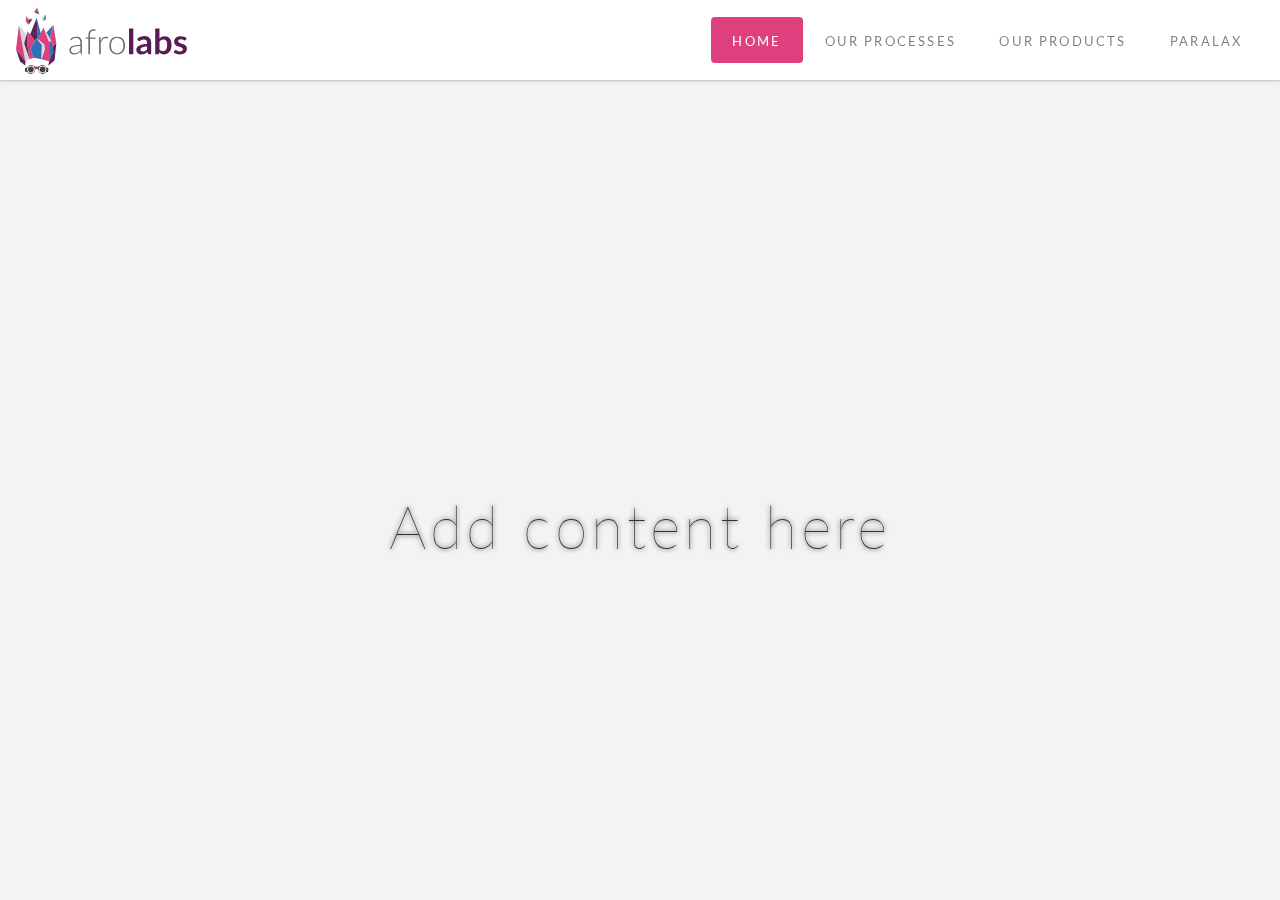
==== paralax.html @ 3dfad500 "Working on parallax scrolling" ====
<!doctype html>
<html lang="en">
  <head>
    <!-- Required meta tags -->
    <meta charset="utf-8">
    <meta name="viewport" content="width=device-width, initial-scale=1, shrink-to-fit=no">
    <link rel="icon" href="favicon.ico" type="image/ico">

    <link rel="stylesheet" href="https://stackpath.bootstrapcdn.com/bootstrap/4.1.0/css/bootstrap.min.css" integrity="sha384-9gVQ4dYFwwWSjIDZnLEWnxCjeSWFphJiwGPXr1jddIhOegiu1FwO5qRGvFXOdJZ4" crossorigin="anonymous">
    <link href="https://fonts.googleapis.com/css?family=Lato:300,300i,400,400i,700,700i" rel="stylesheet">
    <link rel="stylesheet" type="text/css" href="css/core.css" />

  </head>
  <body>
    <div class="wrapper">
        <header>
            <nav class="navbar navbar-expand-lg navbar-light">
                <a class="navbar-brand" href="#">
                    <img src="images/logo.svg" alt="Afro Labs">
                </a>
                <button class="navbar-toggler" type="button" data-toggle="collapse" data-target="#navbarTogglerDemo02" aria-controls="navbarTogglerDemo02" aria-expanded="false" aria-label="Toggle navigation">
                    <span class="navbar-toggler-icon"></span>
                </button>
                
                <div class="collapse navbar-collapse" id="navbarTogglerDemo02">
                    <ul class="navbar-nav ml-auto">
                        <li class="nav-item active">
                            <a class="nav-link" href="#">Home <span class="sr-only">(current)</span></a>
                        </li>
                        <li class="nav-item">
                            <a class="nav-link" href="#">OUR PROCESSES</a>
                        </li>
                        <li class="nav-item">
                            <a class="nav-link" href="#">OUR PRODUCTS</a>
                        </li>                    
                        <li class="nav-item">
                            <a class="nav-link" href="#">PARALAX</a>
                        </li>                     
                    </ul>
                </div>
            </nav>       
        </header>  

        <main>
            <section class="section parallax-clouds">
                <div class="parallax bg">
                    <h1>Add content here</h1>
                </div>
            </section>
            <section class="section static">
                <h1>Boring</h1>
            </section>
            <section class="section">
                <div class="parallax bg2">
                    <h1>SO FWUFFY AWWW</h1>
                </div>
            </section>
        </main>

        <footer>
            <div class="d-flex justify-content-center low-poly">
                <div><img src="images/low-poly.png" alt=""></div>
            </div>
            <div class="container">
                <div class="row">
                    <div class="col-xs-12 col-lg-7">
                        <h2 class="text-white">Work with us</h2>
                        <form class="text-white">
                            <div class="row">
                                <div class="col-xs-12 col-md-6">
                                    <div class="form-group">
                                        <label for="nameInput">Name</label>
                                        <input type="text" class="form-control" id="nameInput">
                                    </div>               
                                    <div class="form-group">
                                        <label for="numberInput">Number</label>
                                        <input type="text" class="form-control" id="numberInput">
                                    </div>  
                                    <div class="form-group">
                                        <label for="emailInput">Email address</label>
                                        <input type="email" class="form-control" id="emailInput">
                                    </div>                                                                         
                                </div>
                                <div class="col-xs-12 col-md-6">
                                    <div class="form-group">
                                        <label for="enquiryTypeInput">How can we help?</label>
                                        <select class="form-control" id="enquiryTypeInput">
                                        <option>Select an option</option>
                                        <option>I'm interested in Ideation</option>
                                        <option>I'm interested in Exploration</option>
                                        <option>I'm interested in Creation</option>
                                        <option>I'd like to know more about Afro Labs</option>
                                        <option>Other</option>
                                        </select>
                                    </div>                                
                                    <div class="form-group">
                                        <label for="messageInput">Message</label>
                                        <textarea class="form-control" id="messageInput" rows="3"></textarea>
                                    </div>                                
                                </div>
                            </div>
                            <div class="d-flex flex-row-reverse">
                                <button class="btn right">Send message<img src="images/send-envelope-white.svg" alt=""></button>
                            </div>
                        </form>
                        <div class="contact-deets d-none d-lg-block">
                            <h4 class="d-inline-flex text-white"><img src="images/telephone-white.svg">021 55 22 159</h4>
                            <h4 class="d-inline-flex text-white"><img src="images/envelope-white.svg">info@afrolabs.co.za</h4>
                        </div>  
                    </div>
                    <div class="col-xs-12 col-lg-4 offset-lg-1">
                        <h3 class="text-white">Catch us on social media</h3>
                        <div class="social-embed">
                            <blockquote class="twitter-tweet" data-lang="en"><p lang="en" dir="ltr">What if ping pong disrupts onto the office table? (delighted to find this scene in the <a href="https://twitter.com/afrolabs?ref_src=twsrc%5Etfw">@afrolabs</a> boardroom) :P <a href="https://t.co/WSfW0e23Jc">pic.twitter.com/WSfW0e23Jc</a></p>&mdash; David Campey (@davidcampey) <a href="https://twitter.com/davidcampey/status/895382623819898880?ref_src=twsrc%5Etfw">August 9, 2017</a></blockquote>
                            <script async src="https://platform.twitter.com/widgets.js" charset="utf-8"></script>
                        </div>
                    </div>              
                </div>
                <div class="row">
                    <div class="contact-deets d-lg-none text-center w-100">
                        <h4 class="d-inline-flex text-white"><img src="images/telephone-white.svg">021 55 22 159</h4>
                        <h4 class="d-inline-flex text-white"><img src="images/envelope-white.svg">info@afrolabs.co.za</h4>
                    </div>                  
                </div>
            </div>
        </footer>        
    </div>

    <script src="https://code.jquery.com/jquery-3.3.1.slim.min.js" integrity="sha384-q8i/X+965DzO0rT7abK41JStQIAqVgRVzpbzo5smXKp4YfRvH+8abtTE1Pi6jizo" crossorigin="anonymous"></script>
    <script src="https://cdnjs.cloudflare.com/ajax/libs/popper.js/1.14.0/umd/popper.min.js" integrity="sha384-cs/chFZiN24E4KMATLdqdvsezGxaGsi4hLGOzlXwp5UZB1LY//20VyM2taTB4QvJ" crossorigin="anonymous"></script>
    <script src="https://stackpath.bootstrapcdn.com/bootstrap/4.1.0/js/bootstrap.min.js" integrity="sha384-uefMccjFJAIv6A+rW+L4AHf99KvxDjWSu1z9VI8SKNVmz4sk7buKt/6v9KI65qnm" crossorigin="anonymous"></script>
  </body>
</html>
---- css/core.css ----
/* Shouldn't need Bootstrap import once Bootstrap has been installed
properly with a package manager. Please also remove cdns from index
page once installed. */
/*!
 * Bootstrap v4.1.0 (https://getbootstrap.com/)
 * Copyright 2011-2018 The Bootstrap Authors
 * Copyright 2011-2018 Twitter, Inc.
 * Licensed under MIT (https://github.com/twbs/bootstrap/blob/master/LICENSE)
 */
:root {
  --blue: #007bff;
  --indigo: #6610f2;
  --purple: #6f42c1;
  --pink: #e83e8c;
  --red: #dc3545;
  --orange: #fd7e14;
  --yellow: #ffc107;
  --green: #28a745;
  --teal: #20c997;
  --cyan: #17a2b8;
  --white: #fff;
  --gray: #6c757d;
  --gray-dark: #343a40;
  --primary: #007bff;
  --secondary: #6c757d;
  --success: #28a745;
  --info: #17a2b8;
  --warning: #ffc107;
  --danger: #dc3545;
  --light: #f8f9fa;
  --dark: #343a40;
  --breakpoint-xs: 0;
  --breakpoint-sm: 576px;
  --breakpoint-md: 768px;
  --breakpoint-lg: 992px;
  --breakpoint-xl: 1200px;
  --font-family-sans-serif: -apple-system, BlinkMacSystemFont, "Segoe UI", Roboto, "Helvetica Neue", Arial, sans-serif, "Apple Color Emoji", "Segoe UI Emoji", "Segoe UI Symbol";
  --font-family-monospace: SFMono-Regular, Menlo, Monaco, Consolas, "Liberation Mono", "Courier New", monospace; }

*,
*::before,
*::after {
  box-sizing: border-box; }

html {
  font-family: sans-serif;
  line-height: 1.15;
  -webkit-text-size-adjust: 100%;
  -ms-text-size-adjust: 100%;
  -ms-overflow-style: scrollbar;
  -webkit-tap-highlight-color: rgba(0, 0, 0, 0); }

@-ms-viewport {
  width: device-width; }
article, aside, dialog, figcaption, figure, footer, header, hgroup, main, nav, section {
  display: block; }

body {
  margin: 0;
  font-family: -apple-system, BlinkMacSystemFont, "Segoe UI", Roboto, "Helvetica Neue", Arial, sans-serif, "Apple Color Emoji", "Segoe UI Emoji", "Segoe UI Symbol";
  font-size: 1rem;
  font-weight: 400;
  line-height: 1.5;
  color: #212529;
  text-align: left;
  background-color: #fff; }

[tabindex="-1"]:focus {
  outline: 0 !important; }

hr {
  box-sizing: content-box;
  height: 0;
  overflow: visible; }

h1, h2, h3, h4, h5, h6 {
  margin-top: 0;
  margin-bottom: 0.5rem; }

p {
  margin-top: 0;
  margin-bottom: 1rem; }

abbr[title],
abbr[data-original-title] {
  text-decoration: underline;
  text-decoration: underline dotted;
  cursor: help;
  border-bottom: 0; }

address {
  margin-bottom: 1rem;
  font-style: normal;
  line-height: inherit; }

ol,
ul,
dl {
  margin-top: 0;
  margin-bottom: 1rem; }

ol ol,
ul ul,
ol ul,
ul ol {
  margin-bottom: 0; }

dt {
  font-weight: 700; }

dd {
  margin-bottom: .5rem;
  margin-left: 0; }

blockquote {
  margin: 0 0 1rem; }

dfn {
  font-style: italic; }

b,
strong {
  font-weight: bolder; }

small {
  font-size: 80%; }

sub,
sup {
  position: relative;
  font-size: 75%;
  line-height: 0;
  vertical-align: baseline; }

sub {
  bottom: -.25em; }

sup {
  top: -.5em; }

a {
  color: #007bff;
  text-decoration: none;
  background-color: transparent;
  -webkit-text-decoration-skip: objects; }
  a:hover {
    color: #0056b3;
    text-decoration: underline; }

a:not([href]):not([tabindex]) {
  color: inherit;
  text-decoration: none; }
  a:not([href]):not([tabindex]):hover, a:not([href]):not([tabindex]):focus {
    color: inherit;
    text-decoration: none; }
  a:not([href]):not([tabindex]):focus {
    outline: 0; }

pre,
code,
kbd,
samp {
  font-family: monospace, monospace;
  font-size: 1em; }

pre {
  margin-top: 0;
  margin-bottom: 1rem;
  overflow: auto;
  -ms-overflow-style: scrollbar; }

figure {
  margin: 0 0 1rem; }

img {
  vertical-align: middle;
  border-style: none; }

svg:not(:root) {
  overflow: hidden; }

table {
  border-collapse: collapse; }

caption {
  padding-top: 0.75rem;
  padding-bottom: 0.75rem;
  color: #6c757d;
  text-align: left;
  caption-side: bottom; }

th {
  text-align: inherit; }

label {
  display: inline-block;
  margin-bottom: 0.5rem; }

button {
  border-radius: 0; }

button:focus {
  outline: 1px dotted;
  outline: 5px auto -webkit-focus-ring-color; }

input,
button,
select,
optgroup,
textarea {
  margin: 0;
  font-family: inherit;
  font-size: inherit;
  line-height: inherit; }

button,
input {
  overflow: visible; }

button,
select {
  text-transform: none; }

button,
html [type="button"],
[type="reset"],
[type="submit"] {
  -webkit-appearance: button; }

button::-moz-focus-inner,
[type="button"]::-moz-focus-inner,
[type="reset"]::-moz-focus-inner,
[type="submit"]::-moz-focus-inner {
  padding: 0;
  border-style: none; }

input[type="radio"],
input[type="checkbox"] {
  box-sizing: border-box;
  padding: 0; }

input[type="date"],
input[type="time"],
input[type="datetime-local"],
input[type="month"] {
  -webkit-appearance: listbox; }

textarea {
  overflow: auto;
  resize: vertical; }

fieldset {
  min-width: 0;
  padding: 0;
  margin: 0;
  border: 0; }

legend {
  display: block;
  width: 100%;
  max-width: 100%;
  padding: 0;
  margin-bottom: .5rem;
  font-size: 1.5rem;
  line-height: inherit;
  color: inherit;
  white-space: normal; }

progress {
  vertical-align: baseline; }

[type="number"]::-webkit-inner-spin-button,
[type="number"]::-webkit-outer-spin-button {
  height: auto; }

[type="search"] {
  outline-offset: -2px;
  -webkit-appearance: none; }

[type="search"]::-webkit-search-cancel-button,
[type="search"]::-webkit-search-decoration {
  -webkit-appearance: none; }

::-webkit-file-upload-button {
  font: inherit;
  -webkit-appearance: button; }

output {
  display: inline-block; }

summary {
  display: list-item;
  cursor: pointer; }

template {
  display: none; }

[hidden] {
  display: none !important; }

h1, h2, h3, h4, h5, h6,
.h1, .h2, .h3, .h4, .h5, .h6 {
  margin-bottom: 0.5rem;
  font-family: inherit;
  font-weight: 500;
  line-height: 1.2;
  color: inherit; }

h1, .h1 {
  font-size: 2.5rem; }

h2, .h2 {
  font-size: 2rem; }

h3, .h3 {
  font-size: 1.75rem; }

h4, .h4 {
  font-size: 1.5rem; }

h5, .h5 {
  font-size: 1.25rem; }

h6, .h6 {
  font-size: 1rem; }

.lead {
  font-size: 1.25rem;
  font-weight: 300; }

.display-1 {
  font-size: 6rem;
  font-weight: 300;
  line-height: 1.2; }

.display-2 {
  font-size: 5.5rem;
  font-weight: 300;
  line-height: 1.2; }

.display-3 {
  font-size: 4.5rem;
  font-weight: 300;
  line-height: 1.2; }

.display-4 {
  font-size: 3.5rem;
  font-weight: 300;
  line-height: 1.2; }

hr {
  margin-top: 1rem;
  margin-bottom: 1rem;
  border: 0;
  border-top: 1px solid rgba(0, 0, 0, 0.1); }

small,
.small {
  font-size: 80%;
  font-weight: 400; }

mark,
.mark {
  padding: 0.2em;
  background-color: #fcf8e3; }

.list-unstyled {
  padding-left: 0;
  list-style: none; }

.list-inline {
  padding-left: 0;
  list-style: none; }

.list-inline-item {
  display: inline-block; }
  .list-inline-item:not(:last-child) {
    margin-right: 0.5rem; }

.initialism {
  font-size: 90%;
  text-transform: uppercase; }

.blockquote {
  margin-bottom: 1rem;
  font-size: 1.25rem; }

.blockquote-footer {
  display: block;
  font-size: 80%;
  color: #6c757d; }
  .blockquote-footer::before {
    content: "\2014 \00A0"; }

.img-fluid {
  max-width: 100%;
  height: auto; }

.img-thumbnail {
  padding: 0.25rem;
  background-color: #fff;
  border: 1px solid #dee2e6;
  border-radius: 0.25rem;
  max-width: 100%;
  height: auto; }

.figure {
  display: inline-block; }

.figure-img {
  margin-bottom: 0.5rem;
  line-height: 1; }

.figure-caption {
  font-size: 90%;
  color: #6c757d; }

code,
kbd,
pre,
samp {
  font-family: SFMono-Regular, Menlo, Monaco, Consolas, "Liberation Mono", "Courier New", monospace; }

code {
  font-size: 87.5%;
  color: #e83e8c;
  word-break: break-word; }
  a > code {
    color: inherit; }

kbd {
  padding: 0.2rem 0.4rem;
  font-size: 87.5%;
  color: #fff;
  background-color: #212529;
  border-radius: 0.2rem; }
  kbd kbd {
    padding: 0;
    font-size: 100%;
    font-weight: 700; }

pre {
  display: block;
  font-size: 87.5%;
  color: #212529; }
  pre code {
    font-size: inherit;
    color: inherit;
    word-break: normal; }

.pre-scrollable {
  max-height: 340px;
  overflow-y: scroll; }

.container {
  width: 100%;
  padding-right: 15px;
  padding-left: 15px;
  margin-right: auto;
  margin-left: auto; }
  @media (min-width: 576px) {
    .container {
      max-width: 540px; } }
  @media (min-width: 768px) {
    .container {
      max-width: 720px; } }
  @media (min-width: 992px) {
    .container {
      max-width: 960px; } }
  @media (min-width: 1200px) {
    .container {
      max-width: 1140px; } }

.container-fluid {
  width: 100%;
  padding-right: 15px;
  padding-left: 15px;
  margin-right: auto;
  margin-left: auto; }

.row {
  display: flex;
  flex-wrap: wrap;
  margin-right: -15px;
  margin-left: -15px; }

.no-gutters {
  margin-right: 0;
  margin-left: 0; }
  .no-gutters > .col,
  .no-gutters > [class*="col-"] {
    padding-right: 0;
    padding-left: 0; }

.col-1, .col-2, .col-3, .col-4, .col-5, .col-6, .col-7, .col-8, .col-9, .col-10, .col-11, .col-12, .col,
.col-auto, .col-sm-1, .col-sm-2, .col-sm-3, .col-sm-4, .col-sm-5, .col-sm-6, .col-sm-7, .col-sm-8, .col-sm-9, .col-sm-10, .col-sm-11, .col-sm-12, .col-sm,
.col-sm-auto, .col-md-1, .col-md-2, .col-md-3, .col-md-4, .col-md-5, .col-md-6, .col-md-7, .col-md-8, .col-md-9, .col-md-10, .col-md-11, .col-md-12, .col-md,
.col-md-auto, .col-lg-1, .col-lg-2, .col-lg-3, .col-lg-4, .col-lg-5, .col-lg-6, .col-lg-7, .col-lg-8, .col-lg-9, .col-lg-10, .col-lg-11, .col-lg-12, .col-lg,
.col-lg-auto, .col-xl-1, .col-xl-2, .col-xl-3, .col-xl-4, .col-xl-5, .col-xl-6, .col-xl-7, .col-xl-8, .col-xl-9, .col-xl-10, .col-xl-11, .col-xl-12, .col-xl,
.col-xl-auto {
  position: relative;
  width: 100%;
  min-height: 1px;
  padding-right: 15px;
  padding-left: 15px; }

.col {
  flex-basis: 0;
  flex-grow: 1;
  max-width: 100%; }

.col-auto {
  flex: 0 0 auto;
  width: auto;
  max-width: none; }

.col-1 {
  flex: 0 0 8.3333333333%;
  max-width: 8.3333333333%; }

.col-2 {
  flex: 0 0 16.6666666667%;
  max-width: 16.6666666667%; }

.col-3 {
  flex: 0 0 25%;
  max-width: 25%; }

.col-4 {
  flex: 0 0 33.3333333333%;
  max-width: 33.3333333333%; }

.col-5 {
  flex: 0 0 41.6666666667%;
  max-width: 41.6666666667%; }

.col-6 {
  flex: 0 0 50%;
  max-width: 50%; }

.col-7 {
  flex: 0 0 58.3333333333%;
  max-width: 58.3333333333%; }

.col-8 {
  flex: 0 0 66.6666666667%;
  max-width: 66.6666666667%; }

.col-9 {
  flex: 0 0 75%;
  max-width: 75%; }

.col-10 {
  flex: 0 0 83.3333333333%;
  max-width: 83.3333333333%; }

.col-11 {
  flex: 0 0 91.6666666667%;
  max-width: 91.6666666667%; }

.col-12 {
  flex: 0 0 100%;
  max-width: 100%; }

.order-first {
  order: -1; }

.order-last {
  order: 13; }

.order-0 {
  order: 0; }

.order-1 {
  order: 1; }

.order-2 {
  order: 2; }

.order-3 {
  order: 3; }

.order-4 {
  order: 4; }

.order-5 {
  order: 5; }

.order-6 {
  order: 6; }

.order-7 {
  order: 7; }

.order-8 {
  order: 8; }

.order-9 {
  order: 9; }

.order-10 {
  order: 10; }

.order-11 {
  order: 11; }

.order-12 {
  order: 12; }

.offset-1 {
  margin-left: 8.3333333333%; }

.offset-2 {
  margin-left: 16.6666666667%; }

.offset-3 {
  margin-left: 25%; }

.offset-4 {
  margin-left: 33.3333333333%; }

.offset-5 {
  margin-left: 41.6666666667%; }

.offset-6 {
  margin-left: 50%; }

.offset-7 {
  margin-left: 58.3333333333%; }

.offset-8 {
  margin-left: 66.6666666667%; }

.offset-9 {
  margin-left: 75%; }

.offset-10 {
  margin-left: 83.3333333333%; }

.offset-11 {
  margin-left: 91.6666666667%; }

@media (min-width: 576px) {
  .col-sm {
    flex-basis: 0;
    flex-grow: 1;
    max-width: 100%; }

  .col-sm-auto {
    flex: 0 0 auto;
    width: auto;
    max-width: none; }

  .col-sm-1 {
    flex: 0 0 8.3333333333%;
    max-width: 8.3333333333%; }

  .col-sm-2 {
    flex: 0 0 16.6666666667%;
    max-width: 16.6666666667%; }

  .col-sm-3 {
    flex: 0 0 25%;
    max-width: 25%; }

  .col-sm-4 {
    flex: 0 0 33.3333333333%;
    max-width: 33.3333333333%; }

  .col-sm-5 {
    flex: 0 0 41.6666666667%;
    max-width: 41.6666666667%; }

  .col-sm-6 {
    flex: 0 0 50%;
    max-width: 50%; }

  .col-sm-7 {
    flex: 0 0 58.3333333333%;
    max-width: 58.3333333333%; }

  .col-sm-8 {
    flex: 0 0 66.6666666667%;
    max-width: 66.6666666667%; }

  .col-sm-9 {
    flex: 0 0 75%;
    max-width: 75%; }

  .col-sm-10 {
    flex: 0 0 83.3333333333%;
    max-width: 83.3333333333%; }

  .col-sm-11 {
    flex: 0 0 91.6666666667%;
    max-width: 91.6666666667%; }

  .col-sm-12 {
    flex: 0 0 100%;
    max-width: 100%; }

  .order-sm-first {
    order: -1; }

  .order-sm-last {
    order: 13; }

  .order-sm-0 {
    order: 0; }

  .order-sm-1 {
    order: 1; }

  .order-sm-2 {
    order: 2; }

  .order-sm-3 {
    order: 3; }

  .order-sm-4 {
    order: 4; }

  .order-sm-5 {
    order: 5; }

  .order-sm-6 {
    order: 6; }

  .order-sm-7 {
    order: 7; }

  .order-sm-8 {
    order: 8; }

  .order-sm-9 {
    order: 9; }

  .order-sm-10 {
    order: 10; }

  .order-sm-11 {
    order: 11; }

  .order-sm-12 {
    order: 12; }

  .offset-sm-0 {
    margin-left: 0; }

  .offset-sm-1 {
    margin-left: 8.3333333333%; }

  .offset-sm-2 {
    margin-left: 16.6666666667%; }

  .offset-sm-3 {
    margin-left: 25%; }

  .offset-sm-4 {
    margin-left: 33.3333333333%; }

  .offset-sm-5 {
    margin-left: 41.6666666667%; }

  .offset-sm-6 {
    margin-left: 50%; }

  .offset-sm-7 {
    margin-left: 58.3333333333%; }

  .offset-sm-8 {
    margin-left: 66.6666666667%; }

  .offset-sm-9 {
    margin-left: 75%; }

  .offset-sm-10 {
    margin-left: 83.3333333333%; }

  .offset-sm-11 {
    margin-left: 91.6666666667%; } }
@media (min-width: 768px) {
  .col-md {
    flex-basis: 0;
    flex-grow: 1;
    max-width: 100%; }

  .col-md-auto {
    flex: 0 0 auto;
    width: auto;
    max-width: none; }

  .col-md-1 {
    flex: 0 0 8.3333333333%;
    max-width: 8.3333333333%; }

  .col-md-2 {
    flex: 0 0 16.6666666667%;
    max-width: 16.6666666667%; }

  .col-md-3 {
    flex: 0 0 25%;
    max-width: 25%; }

  .col-md-4 {
    flex: 0 0 33.3333333333%;
    max-width: 33.3333333333%; }

  .col-md-5 {
    flex: 0 0 41.6666666667%;
    max-width: 41.6666666667%; }

  .col-md-6 {
    flex: 0 0 50%;
    max-width: 50%; }

  .col-md-7 {
    flex: 0 0 58.3333333333%;
    max-width: 58.3333333333%; }

  .col-md-8 {
    flex: 0 0 66.6666666667%;
    max-width: 66.6666666667%; }

  .col-md-9 {
    flex: 0 0 75%;
    max-width: 75%; }

  .col-md-10 {
    flex: 0 0 83.3333333333%;
    max-width: 83.3333333333%; }

  .col-md-11 {
    flex: 0 0 91.6666666667%;
    max-width: 91.6666666667%; }

  .col-md-12 {
    flex: 0 0 100%;
    max-width: 100%; }

  .order-md-first {
    order: -1; }

  .order-md-last {
    order: 13; }

  .order-md-0 {
    order: 0; }

  .order-md-1 {
    order: 1; }

  .order-md-2 {
    order: 2; }

  .order-md-3 {
    order: 3; }

  .order-md-4 {
    order: 4; }

  .order-md-5 {
    order: 5; }

  .order-md-6 {
    order: 6; }

  .order-md-7 {
    order: 7; }

  .order-md-8 {
    order: 8; }

  .order-md-9 {
    order: 9; }

  .order-md-10 {
    order: 10; }

  .order-md-11 {
    order: 11; }

  .order-md-12 {
    order: 12; }

  .offset-md-0 {
    margin-left: 0; }

  .offset-md-1 {
    margin-left: 8.3333333333%; }

  .offset-md-2 {
    margin-left: 16.6666666667%; }

  .offset-md-3 {
    margin-left: 25%; }

  .offset-md-4 {
    margin-left: 33.3333333333%; }

  .offset-md-5 {
    margin-left: 41.6666666667%; }

  .offset-md-6 {
    margin-left: 50%; }

  .offset-md-7 {
    margin-left: 58.3333333333%; }

  .offset-md-8 {
    margin-left: 66.6666666667%; }

  .offset-md-9 {
    margin-left: 75%; }

  .offset-md-10 {
    margin-left: 83.3333333333%; }

  .offset-md-11 {
    margin-left: 91.6666666667%; } }
@media (min-width: 992px) {
  .col-lg {
    flex-basis: 0;
    flex-grow: 1;
    max-width: 100%; }

  .col-lg-auto {
    flex: 0 0 auto;
    width: auto;
    max-width: none; }

  .col-lg-1 {
    flex: 0 0 8.3333333333%;
    max-width: 8.3333333333%; }

  .col-lg-2 {
    flex: 0 0 16.6666666667%;
    max-width: 16.6666666667%; }

  .col-lg-3 {
    flex: 0 0 25%;
    max-width: 25%; }

  .col-lg-4 {
    flex: 0 0 33.3333333333%;
    max-width: 33.3333333333%; }

  .col-lg-5 {
    flex: 0 0 41.6666666667%;
    max-width: 41.6666666667%; }

  .col-lg-6 {
    flex: 0 0 50%;
    max-width: 50%; }

  .col-lg-7 {
    flex: 0 0 58.3333333333%;
    max-width: 58.3333333333%; }

  .col-lg-8 {
    flex: 0 0 66.6666666667%;
    max-width: 66.6666666667%; }

  .col-lg-9 {
    flex: 0 0 75%;
    max-width: 75%; }

  .col-lg-10 {
    flex: 0 0 83.3333333333%;
    max-width: 83.3333333333%; }

  .col-lg-11 {
    flex: 0 0 91.6666666667%;
    max-width: 91.6666666667%; }

  .col-lg-12 {
    flex: 0 0 100%;
    max-width: 100%; }

  .order-lg-first {
    order: -1; }

  .order-lg-last {
    order: 13; }

  .order-lg-0 {
    order: 0; }

  .order-lg-1 {
    order: 1; }

  .order-lg-2 {
    order: 2; }

  .order-lg-3 {
    order: 3; }

  .order-lg-4 {
    order: 4; }

  .order-lg-5 {
    order: 5; }

  .order-lg-6 {
    order: 6; }

  .order-lg-7 {
    order: 7; }

  .order-lg-8 {
    order: 8; }

  .order-lg-9 {
    order: 9; }

  .order-lg-10 {
    order: 10; }

  .order-lg-11 {
    order: 11; }

  .order-lg-12 {
    order: 12; }

  .offset-lg-0 {
    margin-left: 0; }

  .offset-lg-1 {
    margin-left: 8.3333333333%; }

  .offset-lg-2 {
    margin-left: 16.6666666667%; }

  .offset-lg-3 {
    margin-left: 25%; }

  .offset-lg-4 {
    margin-left: 33.3333333333%; }

  .offset-lg-5 {
    margin-left: 41.6666666667%; }

  .offset-lg-6 {
    margin-left: 50%; }

  .offset-lg-7 {
    margin-left: 58.3333333333%; }

  .offset-lg-8 {
    margin-left: 66.6666666667%; }

  .offset-lg-9 {
    margin-left: 75%; }

  .offset-lg-10 {
    margin-left: 83.3333333333%; }

  .offset-lg-11 {
    margin-left: 91.6666666667%; } }
@media (min-width: 1200px) {
  .col-xl {
    flex-basis: 0;
    flex-grow: 1;
    max-width: 100%; }

  .col-xl-auto {
    flex: 0 0 auto;
    width: auto;
    max-width: none; }

  .col-xl-1 {
    flex: 0 0 8.3333333333%;
    max-width: 8.3333333333%; }

  .col-xl-2 {
    flex: 0 0 16.6666666667%;
    max-width: 16.6666666667%; }

  .col-xl-3 {
    flex: 0 0 25%;
    max-width: 25%; }

  .col-xl-4 {
    flex: 0 0 33.3333333333%;
    max-width: 33.3333333333%; }

  .col-xl-5 {
    flex: 0 0 41.6666666667%;
    max-width: 41.6666666667%; }

  .col-xl-6 {
    flex: 0 0 50%;
    max-width: 50%; }

  .col-xl-7 {
    flex: 0 0 58.3333333333%;
    max-width: 58.3333333333%; }

  .col-xl-8 {
    flex: 0 0 66.6666666667%;
    max-width: 66.6666666667%; }

  .col-xl-9 {
    flex: 0 0 75%;
    max-width: 75%; }

  .col-xl-10 {
    flex: 0 0 83.3333333333%;
    max-width: 83.3333333333%; }

  .col-xl-11 {
    flex: 0 0 91.6666666667%;
    max-width: 91.6666666667%; }

  .col-xl-12 {
    flex: 0 0 100%;
    max-width: 100%; }

  .order-xl-first {
    order: -1; }

  .order-xl-last {
    order: 13; }

  .order-xl-0 {
    order: 0; }

  .order-xl-1 {
    order: 1; }

  .order-xl-2 {
    order: 2; }

  .order-xl-3 {
    order: 3; }

  .order-xl-4 {
    order: 4; }

  .order-xl-5 {
    order: 5; }

  .order-xl-6 {
    order: 6; }

  .order-xl-7 {
    order: 7; }

  .order-xl-8 {
    order: 8; }

  .order-xl-9 {
    order: 9; }

  .order-xl-10 {
    order: 10; }

  .order-xl-11 {
    order: 11; }

  .order-xl-12 {
    order: 12; }

  .offset-xl-0 {
    margin-left: 0; }

  .offset-xl-1 {
    margin-left: 8.3333333333%; }

  .offset-xl-2 {
    margin-left: 16.6666666667%; }

  .offset-xl-3 {
    margin-left: 25%; }

  .offset-xl-4 {
    margin-left: 33.3333333333%; }

  .offset-xl-5 {
    margin-left: 41.6666666667%; }

  .offset-xl-6 {
    margin-left: 50%; }

  .offset-xl-7 {
    margin-left: 58.3333333333%; }

  .offset-xl-8 {
    margin-left: 66.6666666667%; }

  .offset-xl-9 {
    margin-left: 75%; }

  .offset-xl-10 {
    margin-left: 83.3333333333%; }

  .offset-xl-11 {
    margin-left: 91.6666666667%; } }
.table {
  width: 100%;
  max-width: 100%;
  margin-bottom: 1rem;
  background-color: transparent; }
  .table th,
  .table td {
    padding: 0.75rem;
    vertical-align: top;
    border-top: 1px solid #dee2e6; }
  .table thead th {
    vertical-align: bottom;
    border-bottom: 2px solid #dee2e6; }
  .table tbody + tbody {
    border-top: 2px solid #dee2e6; }
  .table .table {
    background-color: #fff; }

.table-sm th,
.table-sm td {
  padding: 0.3rem; }

.table-bordered {
  border: 1px solid #dee2e6; }
  .table-bordered th,
  .table-bordered td {
    border: 1px solid #dee2e6; }
  .table-bordered thead th,
  .table-bordered thead td {
    border-bottom-width: 2px; }

.table-borderless th,
.table-borderless td,
.table-borderless thead th,
.table-borderless tbody + tbody {
  border: 0; }

.table-striped tbody tr:nth-of-type(odd) {
  background-color: rgba(0, 0, 0, 0.05); }

.table-hover tbody tr:hover {
  background-color: rgba(0, 0, 0, 0.075); }

.table-primary,
.table-primary > th,
.table-primary > td {
  background-color: #b8daff; }

.table-hover .table-primary:hover {
  background-color: #9fcdff; }
  .table-hover .table-primary:hover > td,
  .table-hover .table-primary:hover > th {
    background-color: #9fcdff; }

.table-secondary,
.table-secondary > th,
.table-secondary > td {
  background-color: #d6d8db; }

.table-hover .table-secondary:hover {
  background-color: #c8cbcf; }
  .table-hover .table-secondary:hover > td,
  .table-hover .table-secondary:hover > th {
    background-color: #c8cbcf; }

.table-success,
.table-success > th,
.table-success > td {
  background-color: #c3e6cb; }

.table-hover .table-success:hover {
  background-color: #b1dfbb; }
  .table-hover .table-success:hover > td,
  .table-hover .table-success:hover > th {
    background-color: #b1dfbb; }

.table-info,
.table-info > th,
.table-info > td {
  background-color: #bee5eb; }

.table-hover .table-info:hover {
  background-color: #abdde5; }
  .table-hover .table-info:hover > td,
  .table-hover .table-info:hover > th {
    background-color: #abdde5; }

.table-warning,
.table-warning > th,
.table-warning > td {
  background-color: #ffeeba; }

.table-hover .table-warning:hover {
  background-color: #ffe8a1; }
  .table-hover .table-warning:hover > td,
  .table-hover .table-warning:hover > th {
    background-color: #ffe8a1; }

.table-danger,
.table-danger > th,
.table-danger > td {
  background-color: #f5c6cb; }

.table-hover .table-danger:hover {
  background-color: #f1b0b7; }
  .table-hover .table-danger:hover > td,
  .table-hover .table-danger:hover > th {
    background-color: #f1b0b7; }

.table-light,
.table-light > th,
.table-light > td {
  background-color: #fdfdfe; }

.table-hover .table-light:hover {
  background-color: #ececf6; }
  .table-hover .table-light:hover > td,
  .table-hover .table-light:hover > th {
    background-color: #ececf6; }

.table-dark,
.table-dark > th,
.table-dark > td {
  background-color: #c6c8ca; }

.table-hover .table-dark:hover {
  background-color: #b9bbbe; }
  .table-hover .table-dark:hover > td,
  .table-hover .table-dark:hover > th {
    background-color: #b9bbbe; }

.table-active,
.table-active > th,
.table-active > td {
  background-color: rgba(0, 0, 0, 0.075); }

.table-hover .table-active:hover {
  background-color: rgba(0, 0, 0, 0.075); }
  .table-hover .table-active:hover > td,
  .table-hover .table-active:hover > th {
    background-color: rgba(0, 0, 0, 0.075); }

.table .thead-dark th {
  color: #fff;
  background-color: #212529;
  border-color: #32383e; }
.table .thead-light th {
  color: #495057;
  background-color: #e9ecef;
  border-color: #dee2e6; }

.table-dark {
  color: #fff;
  background-color: #212529; }
  .table-dark th,
  .table-dark td,
  .table-dark thead th {
    border-color: #32383e; }
  .table-dark.table-bordered {
    border: 0; }
  .table-dark.table-striped tbody tr:nth-of-type(odd) {
    background-color: rgba(255, 255, 255, 0.05); }
  .table-dark.table-hover tbody tr:hover {
    background-color: rgba(255, 255, 255, 0.075); }

@media (max-width: 575.98px) {
  .table-responsive-sm {
    display: block;
    width: 100%;
    overflow-x: auto;
    -webkit-overflow-scrolling: touch;
    -ms-overflow-style: -ms-autohiding-scrollbar; }
    .table-responsive-sm > .table-bordered {
      border: 0; } }
@media (max-width: 767.98px) {
  .table-responsive-md {
    display: block;
    width: 100%;
    overflow-x: auto;
    -webkit-overflow-scrolling: touch;
    -ms-overflow-style: -ms-autohiding-scrollbar; }
    .table-responsive-md > .table-bordered {
      border: 0; } }
@media (max-width: 991.98px) {
  .table-responsive-lg {
    display: block;
    width: 100%;
    overflow-x: auto;
    -webkit-overflow-scrolling: touch;
    -ms-overflow-style: -ms-autohiding-scrollbar; }
    .table-responsive-lg > .table-bordered {
      border: 0; } }
@media (max-width: 1199.98px) {
  .table-responsive-xl {
    display: block;
    width: 100%;
    overflow-x: auto;
    -webkit-overflow-scrolling: touch;
    -ms-overflow-style: -ms-autohiding-scrollbar; }
    .table-responsive-xl > .table-bordered {
      border: 0; } }
.table-responsive {
  display: block;
  width: 100%;
  overflow-x: auto;
  -webkit-overflow-scrolling: touch;
  -ms-overflow-style: -ms-autohiding-scrollbar; }
  .table-responsive > .table-bordered {
    border: 0; }

.form-control {
  display: block;
  width: 100%;
  padding: 0.375rem 0.75rem;
  font-size: 1rem;
  line-height: 1.5;
  color: #495057;
  background-color: #fff;
  background-clip: padding-box;
  border: 1px solid #ced4da;
  border-radius: 0.25rem;
  transition: border-color 0.15s ease-in-out, box-shadow 0.15s ease-in-out; }
  @media screen and (prefers-reduced-motion: reduce) {
    .form-control {
      transition: none; } }
  .form-control::-ms-expand {
    background-color: transparent;
    border: 0; }
  .form-control:focus {
    color: #495057;
    background-color: #fff;
    border-color: #80bdff;
    outline: 0;
    box-shadow: 0 0 0 0.2rem rgba(0, 123, 255, 0.25); }
  .form-control::placeholder {
    color: #6c757d;
    opacity: 1; }
  .form-control:disabled, .form-control[readonly] {
    background-color: #e9ecef;
    opacity: 1; }

select.form-control:not([size]):not([multiple]) {
  height: calc(2.25rem + 2px); }
select.form-control:focus::-ms-value {
  color: #495057;
  background-color: #fff; }

.form-control-file,
.form-control-range {
  display: block;
  width: 100%; }

.col-form-label {
  padding-top: calc(0.375rem + 1px);
  padding-bottom: calc(0.375rem + 1px);
  margin-bottom: 0;
  font-size: inherit;
  line-height: 1.5; }

.col-form-label-lg {
  padding-top: calc(0.5rem + 1px);
  padding-bottom: calc(0.5rem + 1px);
  font-size: 1.25rem;
  line-height: 1.5; }

.col-form-label-sm {
  padding-top: calc(0.25rem + 1px);
  padding-bottom: calc(0.25rem + 1px);
  font-size: 0.875rem;
  line-height: 1.5; }

.form-control-plaintext {
  display: block;
  width: 100%;
  padding-top: 0.375rem;
  padding-bottom: 0.375rem;
  margin-bottom: 0;
  line-height: 1.5;
  color: #212529;
  background-color: transparent;
  border: solid transparent;
  border-width: 1px 0; }
  .form-control-plaintext.form-control-sm, .input-group-sm > .form-control-plaintext.form-control,
  .input-group-sm > .input-group-prepend > .form-control-plaintext.input-group-text,
  .input-group-sm > .input-group-append > .form-control-plaintext.input-group-text,
  .input-group-sm > .input-group-prepend > .form-control-plaintext.btn,
  .input-group-sm > .input-group-append > .form-control-plaintext.btn, .form-control-plaintext.form-control-lg, .input-group-lg > .form-control-plaintext.form-control,
  .input-group-lg > .input-group-prepend > .form-control-plaintext.input-group-text,
  .input-group-lg > .input-group-append > .form-control-plaintext.input-group-text,
  .input-group-lg > .input-group-prepend > .form-control-plaintext.btn,
  .input-group-lg > .input-group-append > .form-control-plaintext.btn {
    padding-right: 0;
    padding-left: 0; }

.form-control-sm, .input-group-sm > .form-control,
.input-group-sm > .input-group-prepend > .input-group-text,
.input-group-sm > .input-group-append > .input-group-text,
.input-group-sm > .input-group-prepend > .btn,
.input-group-sm > .input-group-append > .btn {
  padding: 0.25rem 0.5rem;
  font-size: 0.875rem;
  line-height: 1.5;
  border-radius: 0.2rem; }

select.form-control-sm:not([size]):not([multiple]), .input-group-sm > select.form-control:not([size]):not([multiple]),
.input-group-sm > .input-group-prepend > select.input-group-text:not([size]):not([multiple]),
.input-group-sm > .input-group-append > select.input-group-text:not([size]):not([multiple]),
.input-group-sm > .input-group-prepend > select.btn:not([size]):not([multiple]),
.input-group-sm > .input-group-append > select.btn:not([size]):not([multiple]) {
  height: calc(1.8125rem + 2px); }

.form-control-lg, .input-group-lg > .form-control,
.input-group-lg > .input-group-prepend > .input-group-text,
.input-group-lg > .input-group-append > .input-group-text,
.input-group-lg > .input-group-prepend > .btn,
.input-group-lg > .input-group-append > .btn {
  padding: 0.5rem 1rem;
  font-size: 1.25rem;
  line-height: 1.5;
  border-radius: 0.3rem; }

select.form-control-lg:not([size]):not([multiple]), .input-group-lg > select.form-control:not([size]):not([multiple]),
.input-group-lg > .input-group-prepend > select.input-group-text:not([size]):not([multiple]),
.input-group-lg > .input-group-append > select.input-group-text:not([size]):not([multiple]),
.input-group-lg > .input-group-prepend > select.btn:not([size]):not([multiple]),
.input-group-lg > .input-group-append > select.btn:not([size]):not([multiple]) {
  height: calc(2.875rem + 2px); }

.form-group {
  margin-bottom: 1rem; }

.form-text {
  display: block;
  margin-top: 0.25rem; }

.form-row {
  display: flex;
  flex-wrap: wrap;
  margin-right: -5px;
  margin-left: -5px; }
  .form-row > .col,
  .form-row > [class*="col-"] {
    padding-right: 5px;
    padding-left: 5px; }

.form-check {
  position: relative;
  display: block;
  padding-left: 1.25rem; }

.form-check-input {
  position: absolute;
  margin-top: 0.3rem;
  margin-left: -1.25rem; }
  .form-check-input:disabled ~ .form-check-label {
    color: #6c757d; }

.form-check-label {
  margin-bottom: 0; }

.form-check-inline {
  display: inline-flex;
  align-items: center;
  padding-left: 0;
  margin-right: 0.75rem; }
  .form-check-inline .form-check-input {
    position: static;
    margin-top: 0;
    margin-right: 0.3125rem;
    margin-left: 0; }

.valid-feedback {
  display: none;
  width: 100%;
  margin-top: 0.25rem;
  font-size: 80%;
  color: #28a745; }

.valid-tooltip {
  position: absolute;
  top: 100%;
  z-index: 5;
  display: none;
  max-width: 100%;
  padding: .5rem;
  margin-top: .1rem;
  font-size: .875rem;
  line-height: 1;
  color: #fff;
  background-color: rgba(40, 167, 69, 0.8);
  border-radius: .2rem; }

.was-validated .form-control:valid, .form-control.is-valid,
.was-validated .custom-select:valid,
.custom-select.is-valid {
  border-color: #28a745; }
  .was-validated .form-control:valid:focus, .form-control.is-valid:focus,
  .was-validated .custom-select:valid:focus,
  .custom-select.is-valid:focus {
    border-color: #28a745;
    box-shadow: 0 0 0 0.2rem rgba(40, 167, 69, 0.25); }
  .was-validated .form-control:valid ~ .valid-feedback,
  .was-validated .form-control:valid ~ .valid-tooltip, .form-control.is-valid ~ .valid-feedback,
  .form-control.is-valid ~ .valid-tooltip,
  .was-validated .custom-select:valid ~ .valid-feedback,
  .was-validated .custom-select:valid ~ .valid-tooltip,
  .custom-select.is-valid ~ .valid-feedback,
  .custom-select.is-valid ~ .valid-tooltip {
    display: block; }

.was-validated .form-check-input:valid ~ .form-check-label, .form-check-input.is-valid ~ .form-check-label {
  color: #28a745; }
.was-validated .form-check-input:valid ~ .valid-feedback,
.was-validated .form-check-input:valid ~ .valid-tooltip, .form-check-input.is-valid ~ .valid-feedback,
.form-check-input.is-valid ~ .valid-tooltip {
  display: block; }

.was-validated .custom-control-input:valid ~ .custom-control-label, .custom-control-input.is-valid ~ .custom-control-label {
  color: #28a745; }
  .was-validated .custom-control-input:valid ~ .custom-control-label::before, .custom-control-input.is-valid ~ .custom-control-label::before {
    background-color: #71dd8a; }
.was-validated .custom-control-input:valid ~ .valid-feedback,
.was-validated .custom-control-input:valid ~ .valid-tooltip, .custom-control-input.is-valid ~ .valid-feedback,
.custom-control-input.is-valid ~ .valid-tooltip {
  display: block; }
.was-validated .custom-control-input:valid:checked ~ .custom-control-label::before, .custom-control-input.is-valid:checked ~ .custom-control-label::before {
  background-color: #34ce57; }
.was-validated .custom-control-input:valid:focus ~ .custom-control-label::before, .custom-control-input.is-valid:focus ~ .custom-control-label::before {
  box-shadow: 0 0 0 1px #fff, 0 0 0 0.2rem rgba(40, 167, 69, 0.25); }

.was-validated .custom-file-input:valid ~ .custom-file-label, .custom-file-input.is-valid ~ .custom-file-label {
  border-color: #28a745; }
  .was-validated .custom-file-input:valid ~ .custom-file-label::before, .custom-file-input.is-valid ~ .custom-file-label::before {
    border-color: inherit; }
.was-validated .custom-file-input:valid ~ .valid-feedback,
.was-validated .custom-file-input:valid ~ .valid-tooltip, .custom-file-input.is-valid ~ .valid-feedback,
.custom-file-input.is-valid ~ .valid-tooltip {
  display: block; }
.was-validated .custom-file-input:valid:focus ~ .custom-file-label, .custom-file-input.is-valid:focus ~ .custom-file-label {
  box-shadow: 0 0 0 0.2rem rgba(40, 167, 69, 0.25); }

.invalid-feedback {
  display: none;
  width: 100%;
  margin-top: 0.25rem;
  font-size: 80%;
  color: #dc3545; }

.invalid-tooltip {
  position: absolute;
  top: 100%;
  z-index: 5;
  display: none;
  max-width: 100%;
  padding: .5rem;
  margin-top: .1rem;
  font-size: .875rem;
  line-height: 1;
  color: #fff;
  background-color: rgba(220, 53, 69, 0.8);
  border-radius: .2rem; }

.was-validated .form-control:invalid, .form-control.is-invalid,
.was-validated .custom-select:invalid,
.custom-select.is-invalid {
  border-color: #dc3545; }
  .was-validated .form-control:invalid:focus, .form-control.is-invalid:focus,
  .was-validated .custom-select:invalid:focus,
  .custom-select.is-invalid:focus {
    border-color: #dc3545;
    box-shadow: 0 0 0 0.2rem rgba(220, 53, 69, 0.25); }
  .was-validated .form-control:invalid ~ .invalid-feedback,
  .was-validated .form-control:invalid ~ .invalid-tooltip, .form-control.is-invalid ~ .invalid-feedback,
  .form-control.is-invalid ~ .invalid-tooltip,
  .was-validated .custom-select:invalid ~ .invalid-feedback,
  .was-validated .custom-select:invalid ~ .invalid-tooltip,
  .custom-select.is-invalid ~ .invalid-feedback,
  .custom-select.is-invalid ~ .invalid-tooltip {
    display: block; }

.was-validated .form-check-input:invalid ~ .form-check-label, .form-check-input.is-invalid ~ .form-check-label {
  color: #dc3545; }
.was-validated .form-check-input:invalid ~ .invalid-feedback,
.was-validated .form-check-input:invalid ~ .invalid-tooltip, .form-check-input.is-invalid ~ .invalid-feedback,
.form-check-input.is-invalid ~ .invalid-tooltip {
  display: block; }

.was-validated .custom-control-input:invalid ~ .custom-control-label, .custom-control-input.is-invalid ~ .custom-control-label {
  color: #dc3545; }
  .was-validated .custom-control-input:invalid ~ .custom-control-label::before, .custom-control-input.is-invalid ~ .custom-control-label::before {
    background-color: #efa2a9; }
.was-validated .custom-control-input:invalid ~ .invalid-feedback,
.was-validated .custom-control-input:invalid ~ .invalid-tooltip, .custom-control-input.is-invalid ~ .invalid-feedback,
.custom-control-input.is-invalid ~ .invalid-tooltip {
  display: block; }
.was-validated .custom-control-input:invalid:checked ~ .custom-control-label::before, .custom-control-input.is-invalid:checked ~ .custom-control-label::before {
  background-color: #e4606d; }
.was-validated .custom-control-input:invalid:focus ~ .custom-control-label::before, .custom-control-input.is-invalid:focus ~ .custom-control-label::before {
  box-shadow: 0 0 0 1px #fff, 0 0 0 0.2rem rgba(220, 53, 69, 0.25); }

.was-validated .custom-file-input:invalid ~ .custom-file-label, .custom-file-input.is-invalid ~ .custom-file-label {
  border-color: #dc3545; }
  .was-validated .custom-file-input:invalid ~ .custom-file-label::before, .custom-file-input.is-invalid ~ .custom-file-label::before {
    border-color: inherit; }
.was-validated .custom-file-input:invalid ~ .invalid-feedback,
.was-validated .custom-file-input:invalid ~ .invalid-tooltip, .custom-file-input.is-invalid ~ .invalid-feedback,
.custom-file-input.is-invalid ~ .invalid-tooltip {
  display: block; }
.was-validated .custom-file-input:invalid:focus ~ .custom-file-label, .custom-file-input.is-invalid:focus ~ .custom-file-label {
  box-shadow: 0 0 0 0.2rem rgba(220, 53, 69, 0.25); }

.form-inline {
  display: flex;
  flex-flow: row wrap;
  align-items: center; }
  .form-inline .form-check {
    width: 100%; }
  @media (min-width: 576px) {
    .form-inline label {
      display: flex;
      align-items: center;
      justify-content: center;
      margin-bottom: 0; }
    .form-inline .form-group {
      display: flex;
      flex: 0 0 auto;
      flex-flow: row wrap;
      align-items: center;
      margin-bottom: 0; }
    .form-inline .form-control {
      display: inline-block;
      width: auto;
      vertical-align: middle; }
    .form-inline .form-control-plaintext {
      display: inline-block; }
    .form-inline .input-group,
    .form-inline .custom-select {
      width: auto; }
    .form-inline .form-check {
      display: flex;
      align-items: center;
      justify-content: center;
      width: auto;
      padding-left: 0; }
    .form-inline .form-check-input {
      position: relative;
      margin-top: 0;
      margin-right: 0.25rem;
      margin-left: 0; }
    .form-inline .custom-control {
      align-items: center;
      justify-content: center; }
    .form-inline .custom-control-label {
      margin-bottom: 0; } }

.btn {
  display: inline-block;
  font-weight: 400;
  text-align: center;
  white-space: nowrap;
  vertical-align: middle;
  user-select: none;
  border: 1px solid transparent;
  padding: 0.375rem 0.75rem;
  font-size: 1rem;
  line-height: 1.5;
  border-radius: 0.25rem;
  transition: color 0.15s ease-in-out, background-color 0.15s ease-in-out, border-color 0.15s ease-in-out, box-shadow 0.15s ease-in-out; }
  @media screen and (prefers-reduced-motion: reduce) {
    .btn {
      transition: none; } }
  .btn:hover, .btn:focus {
    text-decoration: none; }
  .btn:focus, .btn.focus {
    outline: 0;
    box-shadow: 0 0 0 0.2rem rgba(0, 123, 255, 0.25); }
  .btn.disabled, .btn:disabled {
    opacity: 0.65; }
  .btn:not(:disabled):not(.disabled) {
    cursor: pointer; }
  .btn:not(:disabled):not(.disabled):active, .btn:not(:disabled):not(.disabled).active {
    background-image: none; }

a.btn.disabled,
fieldset:disabled a.btn {
  pointer-events: none; }

.btn-primary {
  color: #fff;
  background-color: #007bff;
  border-color: #007bff; }
  .btn-primary:hover {
    color: #fff;
    background-color: #0069d9;
    border-color: #0062cc; }
  .btn-primary:focus, .btn-primary.focus {
    box-shadow: 0 0 0 0.2rem rgba(0, 123, 255, 0.5); }
  .btn-primary.disabled, .btn-primary:disabled {
    color: #fff;
    background-color: #007bff;
    border-color: #007bff; }
  .btn-primary:not(:disabled):not(.disabled):active, .btn-primary:not(:disabled):not(.disabled).active, .show > .btn-primary.dropdown-toggle {
    color: #fff;
    background-color: #0062cc;
    border-color: #005cbf; }
    .btn-primary:not(:disabled):not(.disabled):active:focus, .btn-primary:not(:disabled):not(.disabled).active:focus, .show > .btn-primary.dropdown-toggle:focus {
      box-shadow: 0 0 0 0.2rem rgba(0, 123, 255, 0.5); }

.btn-secondary {
  color: #fff;
  background-color: #6c757d;
  border-color: #6c757d; }
  .btn-secondary:hover {
    color: #fff;
    background-color: #5a6268;
    border-color: #545b62; }
  .btn-secondary:focus, .btn-secondary.focus {
    box-shadow: 0 0 0 0.2rem rgba(108, 117, 125, 0.5); }
  .btn-secondary.disabled, .btn-secondary:disabled {
    color: #fff;
    background-color: #6c757d;
    border-color: #6c757d; }
  .btn-secondary:not(:disabled):not(.disabled):active, .btn-secondary:not(:disabled):not(.disabled).active, .show > .btn-secondary.dropdown-toggle {
    color: #fff;
    background-color: #545b62;
    border-color: #4e555b; }
    .btn-secondary:not(:disabled):not(.disabled):active:focus, .btn-secondary:not(:disabled):not(.disabled).active:focus, .show > .btn-secondary.dropdown-toggle:focus {
      box-shadow: 0 0 0 0.2rem rgba(108, 117, 125, 0.5); }

.btn-success {
  color: #fff;
  background-color: #28a745;
  border-color: #28a745; }
  .btn-success:hover {
    color: #fff;
    background-color: #218838;
    border-color: #1e7e34; }
  .btn-success:focus, .btn-success.focus {
    box-shadow: 0 0 0 0.2rem rgba(40, 167, 69, 0.5); }
  .btn-success.disabled, .btn-success:disabled {
    color: #fff;
    background-color: #28a745;
    border-color: #28a745; }
  .btn-success:not(:disabled):not(.disabled):active, .btn-success:not(:disabled):not(.disabled).active, .show > .btn-success.dropdown-toggle {
    color: #fff;
    background-color: #1e7e34;
    border-color: #1c7430; }
    .btn-success:not(:disabled):not(.disabled):active:focus, .btn-success:not(:disabled):not(.disabled).active:focus, .show > .btn-success.dropdown-toggle:focus {
      box-shadow: 0 0 0 0.2rem rgba(40, 167, 69, 0.5); }

.btn-info {
  color: #fff;
  background-color: #17a2b8;
  border-color: #17a2b8; }
  .btn-info:hover {
    color: #fff;
    background-color: #138496;
    border-color: #117a8b; }
  .btn-info:focus, .btn-info.focus {
    box-shadow: 0 0 0 0.2rem rgba(23, 162, 184, 0.5); }
  .btn-info.disabled, .btn-info:disabled {
    color: #fff;
    background-color: #17a2b8;
    border-color: #17a2b8; }
  .btn-info:not(:disabled):not(.disabled):active, .btn-info:not(:disabled):not(.disabled).active, .show > .btn-info.dropdown-toggle {
    color: #fff;
    background-color: #117a8b;
    border-color: #10707f; }
    .btn-info:not(:disabled):not(.disabled):active:focus, .btn-info:not(:disabled):not(.disabled).active:focus, .show > .btn-info.dropdown-toggle:focus {
      box-shadow: 0 0 0 0.2rem rgba(23, 162, 184, 0.5); }

.btn-warning {
  color: #212529;
  background-color: #ffc107;
  border-color: #ffc107; }
  .btn-warning:hover {
    color: #212529;
    background-color: #e0a800;
    border-color: #d39e00; }
  .btn-warning:focus, .btn-warning.focus {
    box-shadow: 0 0 0 0.2rem rgba(255, 193, 7, 0.5); }
  .btn-warning.disabled, .btn-warning:disabled {
    color: #212529;
    background-color: #ffc107;
    border-color: #ffc107; }
  .btn-warning:not(:disabled):not(.disabled):active, .btn-warning:not(:disabled):not(.disabled).active, .show > .btn-warning.dropdown-toggle {
    color: #212529;
    background-color: #d39e00;
    border-color: #c69500; }
    .btn-warning:not(:disabled):not(.disabled):active:focus, .btn-warning:not(:disabled):not(.disabled).active:focus, .show > .btn-warning.dropdown-toggle:focus {
      box-shadow: 0 0 0 0.2rem rgba(255, 193, 7, 0.5); }

.btn-danger {
  color: #fff;
  background-color: #dc3545;
  border-color: #dc3545; }
  .btn-danger:hover {
    color: #fff;
    background-color: #c82333;
    border-color: #bd2130; }
  .btn-danger:focus, .btn-danger.focus {
    box-shadow: 0 0 0 0.2rem rgba(220, 53, 69, 0.5); }
  .btn-danger.disabled, .btn-danger:disabled {
    color: #fff;
    background-color: #dc3545;
    border-color: #dc3545; }
  .btn-danger:not(:disabled):not(.disabled):active, .btn-danger:not(:disabled):not(.disabled).active, .show > .btn-danger.dropdown-toggle {
    color: #fff;
    background-color: #bd2130;
    border-color: #b21f2d; }
    .btn-danger:not(:disabled):not(.disabled):active:focus, .btn-danger:not(:disabled):not(.disabled).active:focus, .show > .btn-danger.dropdown-toggle:focus {
      box-shadow: 0 0 0 0.2rem rgba(220, 53, 69, 0.5); }

.btn-light {
  color: #212529;
  background-color: #f8f9fa;
  border-color: #f8f9fa; }
  .btn-light:hover {
    color: #212529;
    background-color: #e2e6ea;
    border-color: #dae0e5; }
  .btn-light:focus, .btn-light.focus {
    box-shadow: 0 0 0 0.2rem rgba(248, 249, 250, 0.5); }
  .btn-light.disabled, .btn-light:disabled {
    color: #212529;
    background-color: #f8f9fa;
    border-color: #f8f9fa; }
  .btn-light:not(:disabled):not(.disabled):active, .btn-light:not(:disabled):not(.disabled).active, .show > .btn-light.dropdown-toggle {
    color: #212529;
    background-color: #dae0e5;
    border-color: #d3d9df; }
    .btn-light:not(:disabled):not(.disabled):active:focus, .btn-light:not(:disabled):not(.disabled).active:focus, .show > .btn-light.dropdown-toggle:focus {
      box-shadow: 0 0 0 0.2rem rgba(248, 249, 250, 0.5); }

.btn-dark {
  color: #fff;
  background-color: #343a40;
  border-color: #343a40; }
  .btn-dark:hover {
    color: #fff;
    background-color: #23272b;
    border-color: #1d2124; }
  .btn-dark:focus, .btn-dark.focus {
    box-shadow: 0 0 0 0.2rem rgba(52, 58, 64, 0.5); }
  .btn-dark.disabled, .btn-dark:disabled {
    color: #fff;
    background-color: #343a40;
    border-color: #343a40; }
  .btn-dark:not(:disabled):not(.disabled):active, .btn-dark:not(:disabled):not(.disabled).active, .show > .btn-dark.dropdown-toggle {
    color: #fff;
    background-color: #1d2124;
    border-color: #171a1d; }
    .btn-dark:not(:disabled):not(.disabled):active:focus, .btn-dark:not(:disabled):not(.disabled).active:focus, .show > .btn-dark.dropdown-toggle:focus {
      box-shadow: 0 0 0 0.2rem rgba(52, 58, 64, 0.5); }

.btn-outline-primary {
  color: #007bff;
  background-color: transparent;
  background-image: none;
  border-color: #007bff; }
  .btn-outline-primary:hover {
    color: #fff;
    background-color: #007bff;
    border-color: #007bff; }
  .btn-outline-primary:focus, .btn-outline-primary.focus {
    box-shadow: 0 0 0 0.2rem rgba(0, 123, 255, 0.5); }
  .btn-outline-primary.disabled, .btn-outline-primary:disabled {
    color: #007bff;
    background-color: transparent; }
  .btn-outline-primary:not(:disabled):not(.disabled):active, .btn-outline-primary:not(:disabled):not(.disabled).active, .show > .btn-outline-primary.dropdown-toggle {
    color: #fff;
    background-color: #007bff;
    border-color: #007bff; }
    .btn-outline-primary:not(:disabled):not(.disabled):active:focus, .btn-outline-primary:not(:disabled):not(.disabled).active:focus, .show > .btn-outline-primary.dropdown-toggle:focus {
      box-shadow: 0 0 0 0.2rem rgba(0, 123, 255, 0.5); }

.btn-outline-secondary {
  color: #6c757d;
  background-color: transparent;
  background-image: none;
  border-color: #6c757d; }
  .btn-outline-secondary:hover {
    color: #fff;
    background-color: #6c757d;
    border-color: #6c757d; }
  .btn-outline-secondary:focus, .btn-outline-secondary.focus {
    box-shadow: 0 0 0 0.2rem rgba(108, 117, 125, 0.5); }
  .btn-outline-secondary.disabled, .btn-outline-secondary:disabled {
    color: #6c757d;
    background-color: transparent; }
  .btn-outline-secondary:not(:disabled):not(.disabled):active, .btn-outline-secondary:not(:disabled):not(.disabled).active, .show > .btn-outline-secondary.dropdown-toggle {
    color: #fff;
    background-color: #6c757d;
    border-color: #6c757d; }
    .btn-outline-secondary:not(:disabled):not(.disabled):active:focus, .btn-outline-secondary:not(:disabled):not(.disabled).active:focus, .show > .btn-outline-secondary.dropdown-toggle:focus {
      box-shadow: 0 0 0 0.2rem rgba(108, 117, 125, 0.5); }

.btn-outline-success {
  color: #28a745;
  background-color: transparent;
  background-image: none;
  border-color: #28a745; }
  .btn-outline-success:hover {
    color: #fff;
    background-color: #28a745;
    border-color: #28a745; }
  .btn-outline-success:focus, .btn-outline-success.focus {
    box-shadow: 0 0 0 0.2rem rgba(40, 167, 69, 0.5); }
  .btn-outline-success.disabled, .btn-outline-success:disabled {
    color: #28a745;
    background-color: transparent; }
  .btn-outline-success:not(:disabled):not(.disabled):active, .btn-outline-success:not(:disabled):not(.disabled).active, .show > .btn-outline-success.dropdown-toggle {
    color: #fff;
    background-color: #28a745;
    border-color: #28a745; }
    .btn-outline-success:not(:disabled):not(.disabled):active:focus, .btn-outline-success:not(:disabled):not(.disabled).active:focus, .show > .btn-outline-success.dropdown-toggle:focus {
      box-shadow: 0 0 0 0.2rem rgba(40, 167, 69, 0.5); }

.btn-outline-info {
  color: #17a2b8;
  background-color: transparent;
  background-image: none;
  border-color: #17a2b8; }
  .btn-outline-info:hover {
    color: #fff;
    background-color: #17a2b8;
    border-color: #17a2b8; }
  .btn-outline-info:focus, .btn-outline-info.focus {
    box-shadow: 0 0 0 0.2rem rgba(23, 162, 184, 0.5); }
  .btn-outline-info.disabled, .btn-outline-info:disabled {
    color: #17a2b8;
    background-color: transparent; }
  .btn-outline-info:not(:disabled):not(.disabled):active, .btn-outline-info:not(:disabled):not(.disabled).active, .show > .btn-outline-info.dropdown-toggle {
    color: #fff;
    background-color: #17a2b8;
    border-color: #17a2b8; }
    .btn-outline-info:not(:disabled):not(.disabled):active:focus, .btn-outline-info:not(:disabled):not(.disabled).active:focus, .show > .btn-outline-info.dropdown-toggle:focus {
      box-shadow: 0 0 0 0.2rem rgba(23, 162, 184, 0.5); }

.btn-outline-warning {
  color: #ffc107;
  background-color: transparent;
  background-image: none;
  border-color: #ffc107; }
  .btn-outline-warning:hover {
    color: #212529;
    background-color: #ffc107;
    border-color: #ffc107; }
  .btn-outline-warning:focus, .btn-outline-warning.focus {
    box-shadow: 0 0 0 0.2rem rgba(255, 193, 7, 0.5); }
  .btn-outline-warning.disabled, .btn-outline-warning:disabled {
    color: #ffc107;
    background-color: transparent; }
  .btn-outline-warning:not(:disabled):not(.disabled):active, .btn-outline-warning:not(:disabled):not(.disabled).active, .show > .btn-outline-warning.dropdown-toggle {
    color: #212529;
    background-color: #ffc107;
    border-color: #ffc107; }
    .btn-outline-warning:not(:disabled):not(.disabled):active:focus, .btn-outline-warning:not(:disabled):not(.disabled).active:focus, .show > .btn-outline-warning.dropdown-toggle:focus {
      box-shadow: 0 0 0 0.2rem rgba(255, 193, 7, 0.5); }

.btn-outline-danger {
  color: #dc3545;
  background-color: transparent;
  background-image: none;
  border-color: #dc3545; }
  .btn-outline-danger:hover {
    color: #fff;
    background-color: #dc3545;
    border-color: #dc3545; }
  .btn-outline-danger:focus, .btn-outline-danger.focus {
    box-shadow: 0 0 0 0.2rem rgba(220, 53, 69, 0.5); }
  .btn-outline-danger.disabled, .btn-outline-danger:disabled {
    color: #dc3545;
    background-color: transparent; }
  .btn-outline-danger:not(:disabled):not(.disabled):active, .btn-outline-danger:not(:disabled):not(.disabled).active, .show > .btn-outline-danger.dropdown-toggle {
    color: #fff;
    background-color: #dc3545;
    border-color: #dc3545; }
    .btn-outline-danger:not(:disabled):not(.disabled):active:focus, .btn-outline-danger:not(:disabled):not(.disabled).active:focus, .show > .btn-outline-danger.dropdown-toggle:focus {
      box-shadow: 0 0 0 0.2rem rgba(220, 53, 69, 0.5); }

.btn-outline-light {
  color: #f8f9fa;
  background-color: transparent;
  background-image: none;
  border-color: #f8f9fa; }
  .btn-outline-light:hover {
    color: #212529;
    background-color: #f8f9fa;
    border-color: #f8f9fa; }
  .btn-outline-light:focus, .btn-outline-light.focus {
    box-shadow: 0 0 0 0.2rem rgba(248, 249, 250, 0.5); }
  .btn-outline-light.disabled, .btn-outline-light:disabled {
    color: #f8f9fa;
    background-color: transparent; }
  .btn-outline-light:not(:disabled):not(.disabled):active, .btn-outline-light:not(:disabled):not(.disabled).active, .show > .btn-outline-light.dropdown-toggle {
    color: #212529;
    background-color: #f8f9fa;
    border-color: #f8f9fa; }
    .btn-outline-light:not(:disabled):not(.disabled):active:focus, .btn-outline-light:not(:disabled):not(.disabled).active:focus, .show > .btn-outline-light.dropdown-toggle:focus {
      box-shadow: 0 0 0 0.2rem rgba(248, 249, 250, 0.5); }

.btn-outline-dark {
  color: #343a40;
  background-color: transparent;
  background-image: none;
  border-color: #343a40; }
  .btn-outline-dark:hover {
    color: #fff;
    background-color: #343a40;
    border-color: #343a40; }
  .btn-outline-dark:focus, .btn-outline-dark.focus {
    box-shadow: 0 0 0 0.2rem rgba(52, 58, 64, 0.5); }
  .btn-outline-dark.disabled, .btn-outline-dark:disabled {
    color: #343a40;
    background-color: transparent; }
  .btn-outline-dark:not(:disabled):not(.disabled):active, .btn-outline-dark:not(:disabled):not(.disabled).active, .show > .btn-outline-dark.dropdown-toggle {
    color: #fff;
    background-color: #343a40;
    border-color: #343a40; }
    .btn-outline-dark:not(:disabled):not(.disabled):active:focus, .btn-outline-dark:not(:disabled):not(.disabled).active:focus, .show > .btn-outline-dark.dropdown-toggle:focus {
      box-shadow: 0 0 0 0.2rem rgba(52, 58, 64, 0.5); }

.btn-link {
  font-weight: 400;
  color: #007bff;
  background-color: transparent; }
  .btn-link:hover {
    color: #0056b3;
    text-decoration: underline;
    background-color: transparent;
    border-color: transparent; }
  .btn-link:focus, .btn-link.focus {
    text-decoration: underline;
    border-color: transparent;
    box-shadow: none; }
  .btn-link:disabled, .btn-link.disabled {
    color: #6c757d;
    pointer-events: none; }

.btn-lg, .btn-group-lg > .btn {
  padding: 0.5rem 1rem;
  font-size: 1.25rem;
  line-height: 1.5;
  border-radius: 0.3rem; }

.btn-sm, .btn-group-sm > .btn {
  padding: 0.25rem 0.5rem;
  font-size: 0.875rem;
  line-height: 1.5;
  border-radius: 0.2rem; }

.btn-block {
  display: block;
  width: 100%; }
  .btn-block + .btn-block {
    margin-top: 0.5rem; }

input[type="submit"].btn-block,
input[type="reset"].btn-block,
input[type="button"].btn-block {
  width: 100%; }

.fade {
  transition: opacity 0.15s linear; }
  @media screen and (prefers-reduced-motion: reduce) {
    .fade {
      transition: none; } }
  .fade:not(.show) {
    opacity: 0; }

.collapse:not(.show) {
  display: none; }

.collapsing {
  position: relative;
  height: 0;
  overflow: hidden;
  transition: height 0.35s ease; }
  @media screen and (prefers-reduced-motion: reduce) {
    .collapsing {
      transition: none; } }

.dropup,
.dropright,
.dropdown,
.dropleft {
  position: relative; }

.dropdown-toggle::after {
  display: inline-block;
  width: 0;
  height: 0;
  margin-left: 0.255em;
  vertical-align: 0.255em;
  content: "";
  border-top: 0.3em solid;
  border-right: 0.3em solid transparent;
  border-bottom: 0;
  border-left: 0.3em solid transparent; }
.dropdown-toggle:empty::after {
  margin-left: 0; }

.dropdown-menu {
  position: absolute;
  top: 100%;
  left: 0;
  z-index: 1000;
  display: none;
  float: left;
  min-width: 10rem;
  padding: 0.5rem 0;
  margin: 0.125rem 0 0;
  font-size: 1rem;
  color: #212529;
  text-align: left;
  list-style: none;
  background-color: #fff;
  background-clip: padding-box;
  border: 1px solid rgba(0, 0, 0, 0.15);
  border-radius: 0.25rem; }

.dropdown-menu-right {
  right: 0;
  left: auto; }

.dropup .dropdown-menu {
  top: auto;
  bottom: 100%;
  margin-top: 0;
  margin-bottom: 0.125rem; }
.dropup .dropdown-toggle::after {
  display: inline-block;
  width: 0;
  height: 0;
  margin-left: 0.255em;
  vertical-align: 0.255em;
  content: "";
  border-top: 0;
  border-right: 0.3em solid transparent;
  border-bottom: 0.3em solid;
  border-left: 0.3em solid transparent; }
.dropup .dropdown-toggle:empty::after {
  margin-left: 0; }

.dropright .dropdown-menu {
  top: 0;
  right: auto;
  left: 100%;
  margin-top: 0;
  margin-left: 0.125rem; }
.dropright .dropdown-toggle::after {
  display: inline-block;
  width: 0;
  height: 0;
  margin-left: 0.255em;
  vertical-align: 0.255em;
  content: "";
  border-top: 0.3em solid transparent;
  border-right: 0;
  border-bottom: 0.3em solid transparent;
  border-left: 0.3em solid; }
.dropright .dropdown-toggle:empty::after {
  margin-left: 0; }
.dropright .dropdown-toggle::after {
  vertical-align: 0; }

.dropleft .dropdown-menu {
  top: 0;
  right: 100%;
  left: auto;
  margin-top: 0;
  margin-right: 0.125rem; }
.dropleft .dropdown-toggle::after {
  display: inline-block;
  width: 0;
  height: 0;
  margin-left: 0.255em;
  vertical-align: 0.255em;
  content: ""; }
.dropleft .dropdown-toggle::after {
  display: none; }
.dropleft .dropdown-toggle::before {
  display: inline-block;
  width: 0;
  height: 0;
  margin-right: 0.255em;
  vertical-align: 0.255em;
  content: "";
  border-top: 0.3em solid transparent;
  border-right: 0.3em solid;
  border-bottom: 0.3em solid transparent; }
.dropleft .dropdown-toggle:empty::after {
  margin-left: 0; }
.dropleft .dropdown-toggle::before {
  vertical-align: 0; }

.dropdown-menu[x-placement^="top"], .dropdown-menu[x-placement^="right"], .dropdown-menu[x-placement^="bottom"], .dropdown-menu[x-placement^="left"] {
  right: auto;
  bottom: auto; }

.dropdown-divider {
  height: 0;
  margin: 0.5rem 0;
  overflow: hidden;
  border-top: 1px solid #e9ecef; }

.dropdown-item {
  display: block;
  width: 100%;
  padding: 0.25rem 1.5rem;
  clear: both;
  font-weight: 400;
  color: #212529;
  text-align: inherit;
  white-space: nowrap;
  background-color: transparent;
  border: 0; }
  .dropdown-item:hover, .dropdown-item:focus {
    color: #16181b;
    text-decoration: none;
    background-color: #f8f9fa; }
  .dropdown-item.active, .dropdown-item:active {
    color: #fff;
    text-decoration: none;
    background-color: #007bff; }
  .dropdown-item.disabled, .dropdown-item:disabled {
    color: #6c757d;
    background-color: transparent; }

.dropdown-menu.show {
  display: block; }

.dropdown-header {
  display: block;
  padding: 0.5rem 1.5rem;
  margin-bottom: 0;
  font-size: 0.875rem;
  color: #6c757d;
  white-space: nowrap; }

.dropdown-item-text {
  display: block;
  padding: 0.25rem 1.5rem;
  color: #212529; }

.btn-group,
.btn-group-vertical {
  position: relative;
  display: inline-flex;
  vertical-align: middle; }
  .btn-group > .btn,
  .btn-group-vertical > .btn {
    position: relative;
    flex: 0 1 auto; }
    .btn-group > .btn:hover,
    .btn-group-vertical > .btn:hover {
      z-index: 1; }
    .btn-group > .btn:focus, .btn-group > .btn:active, .btn-group > .btn.active,
    .btn-group-vertical > .btn:focus,
    .btn-group-vertical > .btn:active,
    .btn-group-vertical > .btn.active {
      z-index: 1; }
  .btn-group .btn + .btn,
  .btn-group .btn + .btn-group,
  .btn-group .btn-group + .btn,
  .btn-group .btn-group + .btn-group,
  .btn-group-vertical .btn + .btn,
  .btn-group-vertical .btn + .btn-group,
  .btn-group-vertical .btn-group + .btn,
  .btn-group-vertical .btn-group + .btn-group {
    margin-left: -1px; }

.btn-toolbar {
  display: flex;
  flex-wrap: wrap;
  justify-content: flex-start; }
  .btn-toolbar .input-group {
    width: auto; }

.btn-group > .btn:first-child {
  margin-left: 0; }
.btn-group > .btn:not(:last-child):not(.dropdown-toggle),
.btn-group > .btn-group:not(:last-child) > .btn {
  border-top-right-radius: 0;
  border-bottom-right-radius: 0; }
.btn-group > .btn:not(:first-child),
.btn-group > .btn-group:not(:first-child) > .btn {
  border-top-left-radius: 0;
  border-bottom-left-radius: 0; }

.dropdown-toggle-split {
  padding-right: 0.5625rem;
  padding-left: 0.5625rem; }
  .dropdown-toggle-split::after, .dropup .dropdown-toggle-split::after, .dropright .dropdown-toggle-split::after {
    margin-left: 0; }
  .dropleft .dropdown-toggle-split::before {
    margin-right: 0; }

.btn-sm + .dropdown-toggle-split, .btn-group-sm > .btn + .dropdown-toggle-split {
  padding-right: 0.375rem;
  padding-left: 0.375rem; }

.btn-lg + .dropdown-toggle-split, .btn-group-lg > .btn + .dropdown-toggle-split {
  padding-right: 0.75rem;
  padding-left: 0.75rem; }

.btn-group-vertical {
  flex-direction: column;
  align-items: flex-start;
  justify-content: center; }
  .btn-group-vertical .btn,
  .btn-group-vertical .btn-group {
    width: 100%; }
  .btn-group-vertical > .btn + .btn,
  .btn-group-vertical > .btn + .btn-group,
  .btn-group-vertical > .btn-group + .btn,
  .btn-group-vertical > .btn-group + .btn-group {
    margin-top: -1px;
    margin-left: 0; }
  .btn-group-vertical > .btn:not(:last-child):not(.dropdown-toggle),
  .btn-group-vertical > .btn-group:not(:last-child) > .btn {
    border-bottom-right-radius: 0;
    border-bottom-left-radius: 0; }
  .btn-group-vertical > .btn:not(:first-child),
  .btn-group-vertical > .btn-group:not(:first-child) > .btn {
    border-top-left-radius: 0;
    border-top-right-radius: 0; }

.btn-group-toggle > .btn,
.btn-group-toggle > .btn-group > .btn {
  margin-bottom: 0; }
  .btn-group-toggle > .btn input[type="radio"],
  .btn-group-toggle > .btn input[type="checkbox"],
  .btn-group-toggle > .btn-group > .btn input[type="radio"],
  .btn-group-toggle > .btn-group > .btn input[type="checkbox"] {
    position: absolute;
    clip: rect(0, 0, 0, 0);
    pointer-events: none; }

.input-group {
  position: relative;
  display: flex;
  flex-wrap: wrap;
  align-items: stretch;
  width: 100%; }
  .input-group > .form-control,
  .input-group > .custom-select,
  .input-group > .custom-file {
    position: relative;
    flex: 1 1 auto;
    width: 1%;
    margin-bottom: 0; }
    .input-group > .form-control:focus,
    .input-group > .custom-select:focus,
    .input-group > .custom-file:focus {
      z-index: 3; }
    .input-group > .form-control + .form-control,
    .input-group > .form-control + .custom-select,
    .input-group > .form-control + .custom-file,
    .input-group > .custom-select + .form-control,
    .input-group > .custom-select + .custom-select,
    .input-group > .custom-select + .custom-file,
    .input-group > .custom-file + .form-control,
    .input-group > .custom-file + .custom-select,
    .input-group > .custom-file + .custom-file {
      margin-left: -1px; }
  .input-group > .form-control:not(:last-child),
  .input-group > .custom-select:not(:last-child) {
    border-top-right-radius: 0;
    border-bottom-right-radius: 0; }
  .input-group > .form-control:not(:first-child),
  .input-group > .custom-select:not(:first-child) {
    border-top-left-radius: 0;
    border-bottom-left-radius: 0; }
  .input-group > .custom-file {
    display: flex;
    align-items: center; }
    .input-group > .custom-file:not(:last-child) .custom-file-label, .input-group > .custom-file:not(:last-child) .custom-file-label::after {
      border-top-right-radius: 0;
      border-bottom-right-radius: 0; }
    .input-group > .custom-file:not(:first-child) .custom-file-label, .input-group > .custom-file:not(:first-child) .custom-file-label::after {
      border-top-left-radius: 0;
      border-bottom-left-radius: 0; }

.input-group-prepend,
.input-group-append {
  display: flex; }
  .input-group-prepend .btn,
  .input-group-append .btn {
    position: relative;
    z-index: 2; }
  .input-group-prepend .btn + .btn,
  .input-group-prepend .btn + .input-group-text,
  .input-group-prepend .input-group-text + .input-group-text,
  .input-group-prepend .input-group-text + .btn,
  .input-group-append .btn + .btn,
  .input-group-append .btn + .input-group-text,
  .input-group-append .input-group-text + .input-group-text,
  .input-group-append .input-group-text + .btn {
    margin-left: -1px; }

.input-group-prepend {
  margin-right: -1px; }

.input-group-append {
  margin-left: -1px; }

.input-group-text {
  display: flex;
  align-items: center;
  padding: 0.375rem 0.75rem;
  margin-bottom: 0;
  font-size: 1rem;
  font-weight: 400;
  line-height: 1.5;
  color: #495057;
  text-align: center;
  white-space: nowrap;
  background-color: #e9ecef;
  border: 1px solid #ced4da;
  border-radius: 0.25rem; }
  .input-group-text input[type="radio"],
  .input-group-text input[type="checkbox"] {
    margin-top: 0; }

.input-group > .input-group-prepend > .btn,
.input-group > .input-group-prepend > .input-group-text,
.input-group > .input-group-append:not(:last-child) > .btn,
.input-group > .input-group-append:not(:last-child) > .input-group-text,
.input-group > .input-group-append:last-child > .btn:not(:last-child):not(.dropdown-toggle),
.input-group > .input-group-append:last-child > .input-group-text:not(:last-child) {
  border-top-right-radius: 0;
  border-bottom-right-radius: 0; }

.input-group > .input-group-append > .btn,
.input-group > .input-group-append > .input-group-text,
.input-group > .input-group-prepend:not(:first-child) > .btn,
.input-group > .input-group-prepend:not(:first-child) > .input-group-text,
.input-group > .input-group-prepend:first-child > .btn:not(:first-child),
.input-group > .input-group-prepend:first-child > .input-group-text:not(:first-child) {
  border-top-left-radius: 0;
  border-bottom-left-radius: 0; }

.custom-control {
  position: relative;
  display: block;
  min-height: 1.5rem;
  padding-left: 1.5rem; }

.custom-control-inline {
  display: inline-flex;
  margin-right: 1rem; }

.custom-control-input {
  position: absolute;
  z-index: -1;
  opacity: 0; }
  .custom-control-input:checked ~ .custom-control-label::before {
    color: #fff;
    background-color: #007bff; }
  .custom-control-input:focus ~ .custom-control-label::before {
    box-shadow: 0 0 0 1px #fff, 0 0 0 0.2rem rgba(0, 123, 255, 0.25); }
  .custom-control-input:active ~ .custom-control-label::before {
    color: #fff;
    background-color: #b3d7ff; }
  .custom-control-input:disabled ~ .custom-control-label {
    color: #6c757d; }
    .custom-control-input:disabled ~ .custom-control-label::before {
      background-color: #e9ecef; }

.custom-control-label {
  margin-bottom: 0; }
  .custom-control-label::before {
    position: absolute;
    top: 0.25rem;
    left: 0;
    display: block;
    width: 1rem;
    height: 1rem;
    pointer-events: none;
    content: "";
    user-select: none;
    background-color: #dee2e6; }
  .custom-control-label::after {
    position: absolute;
    top: 0.25rem;
    left: 0;
    display: block;
    width: 1rem;
    height: 1rem;
    content: "";
    background-repeat: no-repeat;
    background-position: center center;
    background-size: 50% 50%; }

.custom-checkbox .custom-control-label::before {
  border-radius: 0.25rem; }
.custom-checkbox .custom-control-input:checked ~ .custom-control-label::before {
  background-color: #007bff; }
.custom-checkbox .custom-control-input:checked ~ .custom-control-label::after {
  background-image: url("data:image/svg+xml;charset=utf8,%3Csvg xmlns='http://www.w3.org/2000/svg' viewBox='0 0 8 8'%3E%3Cpath fill='%23fff' d='M6.564.75l-3.59 3.612-1.538-1.55L0 4.26 2.974 7.25 8 2.193z'/%3E%3C/svg%3E"); }
.custom-checkbox .custom-control-input:indeterminate ~ .custom-control-label::before {
  background-color: #007bff; }
.custom-checkbox .custom-control-input:indeterminate ~ .custom-control-label::after {
  background-image: url("data:image/svg+xml;charset=utf8,%3Csvg xmlns='http://www.w3.org/2000/svg' viewBox='0 0 4 4'%3E%3Cpath stroke='%23fff' d='M0 2h4'/%3E%3C/svg%3E"); }
.custom-checkbox .custom-control-input:disabled:checked ~ .custom-control-label::before {
  background-color: rgba(0, 123, 255, 0.5); }
.custom-checkbox .custom-control-input:disabled:indeterminate ~ .custom-control-label::before {
  background-color: rgba(0, 123, 255, 0.5); }

.custom-radio .custom-control-label::before {
  border-radius: 50%; }
.custom-radio .custom-control-input:checked ~ .custom-control-label::before {
  background-color: #007bff; }
.custom-radio .custom-control-input:checked ~ .custom-control-label::after {
  background-image: url("data:image/svg+xml;charset=utf8,%3Csvg xmlns='http://www.w3.org/2000/svg' viewBox='-4 -4 8 8'%3E%3Ccircle r='3' fill='%23fff'/%3E%3C/svg%3E"); }
.custom-radio .custom-control-input:disabled:checked ~ .custom-control-label::before {
  background-color: rgba(0, 123, 255, 0.5); }

.custom-select {
  display: inline-block;
  width: 100%;
  height: calc(2.25rem + 2px);
  padding: 0.375rem 1.75rem 0.375rem 0.75rem;
  line-height: 1.5;
  color: #495057;
  vertical-align: middle;
  background: #fff url("data:image/svg+xml;charset=utf8,%3Csvg xmlns='http://www.w3.org/2000/svg' viewBox='0 0 4 5'%3E%3Cpath fill='%23343a40' d='M2 0L0 2h4zm0 5L0 3h4z'/%3E%3C/svg%3E") no-repeat right 0.75rem center;
  background-size: 8px 10px;
  border: 1px solid #ced4da;
  border-radius: 0.25rem;
  appearance: none; }
  .custom-select:focus {
    border-color: #80bdff;
    outline: 0;
    box-shadow: inset 0 1px 2px rgba(0, 0, 0, 0.075), 0 0 5px rgba(128, 189, 255, 0.5); }
    .custom-select:focus::-ms-value {
      color: #495057;
      background-color: #fff; }
  .custom-select[multiple], .custom-select[size]:not([size="1"]) {
    height: auto;
    padding-right: 0.75rem;
    background-image: none; }
  .custom-select:disabled {
    color: #6c757d;
    background-color: #e9ecef; }
  .custom-select::-ms-expand {
    opacity: 0; }

.custom-select-sm {
  height: calc(1.8125rem + 2px);
  padding-top: 0.375rem;
  padding-bottom: 0.375rem;
  font-size: 75%; }

.custom-select-lg {
  height: calc(2.875rem + 2px);
  padding-top: 0.375rem;
  padding-bottom: 0.375rem;
  font-size: 125%; }

.custom-file {
  position: relative;
  display: inline-block;
  width: 100%;
  height: calc(2.25rem + 2px);
  margin-bottom: 0; }

.custom-file-input {
  position: relative;
  z-index: 2;
  width: 100%;
  height: calc(2.25rem + 2px);
  margin: 0;
  opacity: 0; }
  .custom-file-input:focus ~ .custom-file-label {
    border-color: #80bdff;
    box-shadow: 0 0 0 0.2rem rgba(0, 123, 255, 0.25); }
    .custom-file-input:focus ~ .custom-file-label::after {
      border-color: #80bdff; }
  .custom-file-input:lang(en) ~ .custom-file-label::after {
    content: "Browse"; }

.custom-file-label {
  position: absolute;
  top: 0;
  right: 0;
  left: 0;
  z-index: 1;
  height: calc(2.25rem + 2px);
  padding: 0.375rem 0.75rem;
  line-height: 1.5;
  color: #495057;
  background-color: #fff;
  border: 1px solid #ced4da;
  border-radius: 0.25rem; }
  .custom-file-label::after {
    position: absolute;
    top: 0;
    right: 0;
    bottom: 0;
    z-index: 3;
    display: block;
    height: calc(calc(2.25rem + 2px) - 1px * 2);
    padding: 0.375rem 0.75rem;
    line-height: 1.5;
    color: #495057;
    content: "Browse";
    background-color: #e9ecef;
    border-left: 1px solid #ced4da;
    border-radius: 0 0.25rem 0.25rem 0; }

.custom-range {
  width: 100%;
  padding-left: 0;
  background-color: transparent;
  appearance: none; }
  .custom-range:focus {
    outline: none; }
  .custom-range::-moz-focus-outer {
    border: 0; }
  .custom-range::-webkit-slider-thumb {
    width: 1rem;
    height: 1rem;
    margin-top: -0.25rem;
    background-color: #007bff;
    border: 0;
    border-radius: 1rem;
    appearance: none; }
    .custom-range::-webkit-slider-thumb:focus {
      outline: none;
      box-shadow: 0 0 0 1px #fff, 0 0 0 0.2rem rgba(0, 123, 255, 0.25); }
    .custom-range::-webkit-slider-thumb:active {
      background-color: #b3d7ff; }
  .custom-range::-webkit-slider-runnable-track {
    width: 100%;
    height: 0.5rem;
    color: transparent;
    cursor: pointer;
    background-color: #dee2e6;
    border-color: transparent;
    border-radius: 1rem; }
  .custom-range::-moz-range-thumb {
    width: 1rem;
    height: 1rem;
    background-color: #007bff;
    border: 0;
    border-radius: 1rem;
    appearance: none; }
    .custom-range::-moz-range-thumb:focus {
      outline: none;
      box-shadow: 0 0 0 1px #fff, 0 0 0 0.2rem rgba(0, 123, 255, 0.25); }
    .custom-range::-moz-range-thumb:active {
      background-color: #b3d7ff; }
  .custom-range::-moz-range-track {
    width: 100%;
    height: 0.5rem;
    color: transparent;
    cursor: pointer;
    background-color: #dee2e6;
    border-color: transparent;
    border-radius: 1rem; }
  .custom-range::-ms-thumb {
    width: 1rem;
    height: 1rem;
    background-color: #007bff;
    border: 0;
    border-radius: 1rem;
    appearance: none; }
    .custom-range::-ms-thumb:focus {
      outline: none;
      box-shadow: 0 0 0 1px #fff, 0 0 0 0.2rem rgba(0, 123, 255, 0.25); }
    .custom-range::-ms-thumb:active {
      background-color: #b3d7ff; }
  .custom-range::-ms-track {
    width: 100%;
    height: 0.5rem;
    color: transparent;
    cursor: pointer;
    background-color: transparent;
    border-color: transparent;
    border-width: 0.5rem; }
  .custom-range::-ms-fill-lower {
    background-color: #dee2e6;
    border-radius: 1rem; }
  .custom-range::-ms-fill-upper {
    margin-right: 15px;
    background-color: #dee2e6;
    border-radius: 1rem; }

.nav {
  display: flex;
  flex-wrap: wrap;
  padding-left: 0;
  margin-bottom: 0;
  list-style: none; }

.nav-link {
  display: block;
  padding: 0.5rem 1rem; }
  .nav-link:hover, .nav-link:focus {
    text-decoration: none; }
  .nav-link.disabled {
    color: #6c757d; }

.nav-tabs {
  border-bottom: 1px solid #dee2e6; }
  .nav-tabs .nav-item {
    margin-bottom: -1px; }
  .nav-tabs .nav-link {
    border: 1px solid transparent;
    border-top-left-radius: 0.25rem;
    border-top-right-radius: 0.25rem; }
    .nav-tabs .nav-link:hover, .nav-tabs .nav-link:focus {
      border-color: #e9ecef #e9ecef #dee2e6; }
    .nav-tabs .nav-link.disabled {
      color: #6c757d;
      background-color: transparent;
      border-color: transparent; }
  .nav-tabs .nav-link.active,
  .nav-tabs .nav-item.show .nav-link {
    color: #495057;
    background-color: #fff;
    border-color: #dee2e6 #dee2e6 #fff; }
  .nav-tabs .dropdown-menu {
    margin-top: -1px;
    border-top-left-radius: 0;
    border-top-right-radius: 0; }

.nav-pills .nav-link {
  border-radius: 0.25rem; }
.nav-pills .nav-link.active,
.nav-pills .show > .nav-link {
  color: #fff;
  background-color: #007bff; }

.nav-fill .nav-item {
  flex: 1 1 auto;
  text-align: center; }

.nav-justified .nav-item {
  flex-basis: 0;
  flex-grow: 1;
  text-align: center; }

.tab-content > .tab-pane {
  display: none; }
.tab-content > .active {
  display: block; }

.navbar {
  position: relative;
  display: flex;
  flex-wrap: wrap;
  align-items: center;
  justify-content: space-between;
  padding: 0.5rem 1rem; }
  .navbar > .container,
  .navbar > .container-fluid {
    display: flex;
    flex-wrap: wrap;
    align-items: center;
    justify-content: space-between; }

.navbar-brand {
  display: inline-block;
  padding-top: 0.3125rem;
  padding-bottom: 0.3125rem;
  margin-right: 1rem;
  font-size: 1.25rem;
  line-height: inherit;
  white-space: nowrap; }
  .navbar-brand:hover, .navbar-brand:focus {
    text-decoration: none; }

.navbar-nav {
  display: flex;
  flex-direction: column;
  padding-left: 0;
  margin-bottom: 0;
  list-style: none; }
  .navbar-nav .nav-link {
    padding-right: 0;
    padding-left: 0; }
  .navbar-nav .dropdown-menu {
    position: static;
    float: none; }

.navbar-text {
  display: inline-block;
  padding-top: 0.5rem;
  padding-bottom: 0.5rem; }

.navbar-collapse {
  flex-basis: 100%;
  flex-grow: 1;
  align-items: center; }

.navbar-toggler {
  padding: 0.25rem 0.75rem;
  font-size: 1.25rem;
  line-height: 1;
  background-color: transparent;
  border: 1px solid transparent;
  border-radius: 0.25rem; }
  .navbar-toggler:hover, .navbar-toggler:focus {
    text-decoration: none; }
  .navbar-toggler:not(:disabled):not(.disabled) {
    cursor: pointer; }

.navbar-toggler-icon {
  display: inline-block;
  width: 1.5em;
  height: 1.5em;
  vertical-align: middle;
  content: "";
  background: no-repeat center center;
  background-size: 100% 100%; }

@media (max-width: 575.98px) {
  .navbar-expand-sm > .container,
  .navbar-expand-sm > .container-fluid {
    padding-right: 0;
    padding-left: 0; } }
@media (min-width: 576px) {
  .navbar-expand-sm {
    flex-flow: row nowrap;
    justify-content: flex-start; }
    .navbar-expand-sm .navbar-nav {
      flex-direction: row; }
      .navbar-expand-sm .navbar-nav .dropdown-menu {
        position: absolute; }
      .navbar-expand-sm .navbar-nav .nav-link {
        padding-right: 0.5rem;
        padding-left: 0.5rem; }
    .navbar-expand-sm > .container,
    .navbar-expand-sm > .container-fluid {
      flex-wrap: nowrap; }
    .navbar-expand-sm .navbar-collapse {
      display: flex !important;
      flex-basis: auto; }
    .navbar-expand-sm .navbar-toggler {
      display: none; } }
@media (max-width: 767.98px) {
  .navbar-expand-md > .container,
  .navbar-expand-md > .container-fluid {
    padding-right: 0;
    padding-left: 0; } }
@media (min-width: 768px) {
  .navbar-expand-md {
    flex-flow: row nowrap;
    justify-content: flex-start; }
    .navbar-expand-md .navbar-nav {
      flex-direction: row; }
      .navbar-expand-md .navbar-nav .dropdown-menu {
        position: absolute; }
      .navbar-expand-md .navbar-nav .nav-link {
        padding-right: 0.5rem;
        padding-left: 0.5rem; }
    .navbar-expand-md > .container,
    .navbar-expand-md > .container-fluid {
      flex-wrap: nowrap; }
    .navbar-expand-md .navbar-collapse {
      display: flex !important;
      flex-basis: auto; }
    .navbar-expand-md .navbar-toggler {
      display: none; } }
@media (max-width: 991.98px) {
  .navbar-expand-lg > .container,
  .navbar-expand-lg > .container-fluid {
    padding-right: 0;
    padding-left: 0; } }
@media (min-width: 992px) {
  .navbar-expand-lg {
    flex-flow: row nowrap;
    justify-content: flex-start; }
    .navbar-expand-lg .navbar-nav {
      flex-direction: row; }
      .navbar-expand-lg .navbar-nav .dropdown-menu {
        position: absolute; }
      .navbar-expand-lg .navbar-nav .nav-link {
        padding-right: 0.5rem;
        padding-left: 0.5rem; }
    .navbar-expand-lg > .container,
    .navbar-expand-lg > .container-fluid {
      flex-wrap: nowrap; }
    .navbar-expand-lg .navbar-collapse {
      display: flex !important;
      flex-basis: auto; }
    .navbar-expand-lg .navbar-toggler {
      display: none; } }
@media (max-width: 1199.98px) {
  .navbar-expand-xl > .container,
  .navbar-expand-xl > .container-fluid {
    padding-right: 0;
    padding-left: 0; } }
@media (min-width: 1200px) {
  .navbar-expand-xl {
    flex-flow: row nowrap;
    justify-content: flex-start; }
    .navbar-expand-xl .navbar-nav {
      flex-direction: row; }
      .navbar-expand-xl .navbar-nav .dropdown-menu {
        position: absolute; }
      .navbar-expand-xl .navbar-nav .nav-link {
        padding-right: 0.5rem;
        padding-left: 0.5rem; }
    .navbar-expand-xl > .container,
    .navbar-expand-xl > .container-fluid {
      flex-wrap: nowrap; }
    .navbar-expand-xl .navbar-collapse {
      display: flex !important;
      flex-basis: auto; }
    .navbar-expand-xl .navbar-toggler {
      display: none; } }
.navbar-expand {
  flex-flow: row nowrap;
  justify-content: flex-start; }
  .navbar-expand > .container,
  .navbar-expand > .container-fluid {
    padding-right: 0;
    padding-left: 0; }
  .navbar-expand .navbar-nav {
    flex-direction: row; }
    .navbar-expand .navbar-nav .dropdown-menu {
      position: absolute; }
    .navbar-expand .navbar-nav .nav-link {
      padding-right: 0.5rem;
      padding-left: 0.5rem; }
  .navbar-expand > .container,
  .navbar-expand > .container-fluid {
    flex-wrap: nowrap; }
  .navbar-expand .navbar-collapse {
    display: flex !important;
    flex-basis: auto; }
  .navbar-expand .navbar-toggler {
    display: none; }

.navbar-light .navbar-brand {
  color: rgba(0, 0, 0, 0.9); }
  .navbar-light .navbar-brand:hover, .navbar-light .navbar-brand:focus {
    color: rgba(0, 0, 0, 0.9); }
.navbar-light .navbar-nav .nav-link {
  color: rgba(0, 0, 0, 0.5); }
  .navbar-light .navbar-nav .nav-link:hover, .navbar-light .navbar-nav .nav-link:focus {
    color: rgba(0, 0, 0, 0.7); }
  .navbar-light .navbar-nav .nav-link.disabled {
    color: rgba(0, 0, 0, 0.3); }
.navbar-light .navbar-nav .show > .nav-link,
.navbar-light .navbar-nav .active > .nav-link,
.navbar-light .navbar-nav .nav-link.show,
.navbar-light .navbar-nav .nav-link.active {
  color: rgba(0, 0, 0, 0.9); }
.navbar-light .navbar-toggler {
  color: rgba(0, 0, 0, 0.5);
  border-color: rgba(0, 0, 0, 0.1); }
.navbar-light .navbar-toggler-icon {
  background-image: url("data:image/svg+xml;charset=utf8,%3Csvg viewBox='0 0 30 30' xmlns='http://www.w3.org/2000/svg'%3E%3Cpath stroke='rgba(0, 0, 0, 0.5)' stroke-width='2' stroke-linecap='round' stroke-miterlimit='10' d='M4 7h22M4 15h22M4 23h22'/%3E%3C/svg%3E"); }
.navbar-light .navbar-text {
  color: rgba(0, 0, 0, 0.5); }
  .navbar-light .navbar-text a {
    color: rgba(0, 0, 0, 0.9); }
    .navbar-light .navbar-text a:hover, .navbar-light .navbar-text a:focus {
      color: rgba(0, 0, 0, 0.9); }

.navbar-dark .navbar-brand {
  color: #fff; }
  .navbar-dark .navbar-brand:hover, .navbar-dark .navbar-brand:focus {
    color: #fff; }
.navbar-dark .navbar-nav .nav-link {
  color: rgba(255, 255, 255, 0.5); }
  .navbar-dark .navbar-nav .nav-link:hover, .navbar-dark .navbar-nav .nav-link:focus {
    color: rgba(255, 255, 255, 0.75); }
  .navbar-dark .navbar-nav .nav-link.disabled {
    color: rgba(255, 255, 255, 0.25); }
.navbar-dark .navbar-nav .show > .nav-link,
.navbar-dark .navbar-nav .active > .nav-link,
.navbar-dark .navbar-nav .nav-link.show,
.navbar-dark .navbar-nav .nav-link.active {
  color: #fff; }
.navbar-dark .navbar-toggler {
  color: rgba(255, 255, 255, 0.5);
  border-color: rgba(255, 255, 255, 0.1); }
.navbar-dark .navbar-toggler-icon {
  background-image: url("data:image/svg+xml;charset=utf8,%3Csvg viewBox='0 0 30 30' xmlns='http://www.w3.org/2000/svg'%3E%3Cpath stroke='rgba(255, 255, 255, 0.5)' stroke-width='2' stroke-linecap='round' stroke-miterlimit='10' d='M4 7h22M4 15h22M4 23h22'/%3E%3C/svg%3E"); }
.navbar-dark .navbar-text {
  color: rgba(255, 255, 255, 0.5); }
  .navbar-dark .navbar-text a {
    color: #fff; }
    .navbar-dark .navbar-text a:hover, .navbar-dark .navbar-text a:focus {
      color: #fff; }

.card {
  position: relative;
  display: flex;
  flex-direction: column;
  min-width: 0;
  word-wrap: break-word;
  background-color: #fff;
  background-clip: border-box;
  border: 1px solid rgba(0, 0, 0, 0.125);
  border-radius: 0.25rem; }
  .card > hr {
    margin-right: 0;
    margin-left: 0; }
  .card > .list-group:first-child .list-group-item:first-child {
    border-top-left-radius: 0.25rem;
    border-top-right-radius: 0.25rem; }
  .card > .list-group:last-child .list-group-item:last-child {
    border-bottom-right-radius: 0.25rem;
    border-bottom-left-radius: 0.25rem; }

.card-body {
  flex: 1 1 auto;
  padding: 1.25rem; }

.card-title {
  margin-bottom: 0.75rem; }

.card-subtitle {
  margin-top: -0.375rem;
  margin-bottom: 0; }

.card-text:last-child {
  margin-bottom: 0; }

.card-link:hover {
  text-decoration: none; }
.card-link + .card-link {
  margin-left: 1.25rem; }

.card-header {
  padding: 0.75rem 1.25rem;
  margin-bottom: 0;
  background-color: rgba(0, 0, 0, 0.03);
  border-bottom: 1px solid rgba(0, 0, 0, 0.125); }
  .card-header:first-child {
    border-radius: calc(0.25rem - 1px) calc(0.25rem - 1px) 0 0; }
  .card-header + .list-group .list-group-item:first-child {
    border-top: 0; }

.card-footer {
  padding: 0.75rem 1.25rem;
  background-color: rgba(0, 0, 0, 0.03);
  border-top: 1px solid rgba(0, 0, 0, 0.125); }
  .card-footer:last-child {
    border-radius: 0 0 calc(0.25rem - 1px) calc(0.25rem - 1px); }

.card-header-tabs {
  margin-right: -0.625rem;
  margin-bottom: -0.75rem;
  margin-left: -0.625rem;
  border-bottom: 0; }

.card-header-pills {
  margin-right: -0.625rem;
  margin-left: -0.625rem; }

.card-img-overlay {
  position: absolute;
  top: 0;
  right: 0;
  bottom: 0;
  left: 0;
  padding: 1.25rem; }

.card-img {
  width: 100%;
  border-radius: calc(0.25rem - 1px); }

.card-img-top {
  width: 100%;
  border-top-left-radius: calc(0.25rem - 1px);
  border-top-right-radius: calc(0.25rem - 1px); }

.card-img-bottom {
  width: 100%;
  border-bottom-right-radius: calc(0.25rem - 1px);
  border-bottom-left-radius: calc(0.25rem - 1px); }

.card-deck {
  display: flex;
  flex-direction: column; }
  .card-deck .card {
    margin-bottom: 15px; }
  @media (min-width: 576px) {
    .card-deck {
      flex-flow: row wrap;
      margin-right: -15px;
      margin-left: -15px; }
      .card-deck .card {
        display: flex;
        flex: 1 0 0%;
        flex-direction: column;
        margin-right: 15px;
        margin-bottom: 0;
        margin-left: 15px; } }

.card-group {
  display: flex;
  flex-direction: column; }
  .card-group > .card {
    margin-bottom: 15px; }
  @media (min-width: 576px) {
    .card-group {
      flex-flow: row wrap; }
      .card-group > .card {
        flex: 1 0 0%;
        margin-bottom: 0; }
        .card-group > .card + .card {
          margin-left: 0;
          border-left: 0; }
        .card-group > .card:first-child {
          border-top-right-radius: 0;
          border-bottom-right-radius: 0; }
          .card-group > .card:first-child .card-img-top,
          .card-group > .card:first-child .card-header {
            border-top-right-radius: 0; }
          .card-group > .card:first-child .card-img-bottom,
          .card-group > .card:first-child .card-footer {
            border-bottom-right-radius: 0; }
        .card-group > .card:last-child {
          border-top-left-radius: 0;
          border-bottom-left-radius: 0; }
          .card-group > .card:last-child .card-img-top,
          .card-group > .card:last-child .card-header {
            border-top-left-radius: 0; }
          .card-group > .card:last-child .card-img-bottom,
          .card-group > .card:last-child .card-footer {
            border-bottom-left-radius: 0; }
        .card-group > .card:only-child {
          border-radius: 0.25rem; }
          .card-group > .card:only-child .card-img-top,
          .card-group > .card:only-child .card-header {
            border-top-left-radius: 0.25rem;
            border-top-right-radius: 0.25rem; }
          .card-group > .card:only-child .card-img-bottom,
          .card-group > .card:only-child .card-footer {
            border-bottom-right-radius: 0.25rem;
            border-bottom-left-radius: 0.25rem; }
        .card-group > .card:not(:first-child):not(:last-child):not(:only-child) {
          border-radius: 0; }
          .card-group > .card:not(:first-child):not(:last-child):not(:only-child) .card-img-top,
          .card-group > .card:not(:first-child):not(:last-child):not(:only-child) .card-img-bottom,
          .card-group > .card:not(:first-child):not(:last-child):not(:only-child) .card-header,
          .card-group > .card:not(:first-child):not(:last-child):not(:only-child) .card-footer {
            border-radius: 0; } }

.card-columns .card {
  margin-bottom: 0.75rem; }
@media (min-width: 576px) {
  .card-columns {
    column-count: 3;
    column-gap: 1.25rem;
    orphans: 1;
    widows: 1; }
    .card-columns .card {
      display: inline-block;
      width: 100%; } }

.accordion .card:not(:first-of-type):not(:last-of-type) {
  border-bottom: 0;
  border-radius: 0; }
.accordion .card:not(:first-of-type) .card-header:first-child {
  border-radius: 0; }
.accordion .card:first-of-type {
  border-bottom: 0;
  border-bottom-right-radius: 0;
  border-bottom-left-radius: 0; }
.accordion .card:last-of-type {
  border-top-left-radius: 0;
  border-top-right-radius: 0; }

.breadcrumb {
  display: flex;
  flex-wrap: wrap;
  padding: 0.75rem 1rem;
  margin-bottom: 1rem;
  list-style: none;
  background-color: #e9ecef;
  border-radius: 0.25rem; }

.breadcrumb-item + .breadcrumb-item {
  padding-left: 0.5rem; }
  .breadcrumb-item + .breadcrumb-item::before {
    display: inline-block;
    padding-right: 0.5rem;
    color: #6c757d;
    content: "/"; }
.breadcrumb-item + .breadcrumb-item:hover::before {
  text-decoration: underline; }
.breadcrumb-item + .breadcrumb-item:hover::before {
  text-decoration: none; }
.breadcrumb-item.active {
  color: #6c757d; }

.pagination {
  display: flex;
  padding-left: 0;
  list-style: none;
  border-radius: 0.25rem; }

.page-link {
  position: relative;
  display: block;
  padding: 0.5rem 0.75rem;
  margin-left: -1px;
  line-height: 1.25;
  color: #007bff;
  background-color: #fff;
  border: 1px solid #dee2e6; }
  .page-link:hover {
    z-index: 2;
    color: #0056b3;
    text-decoration: none;
    background-color: #e9ecef;
    border-color: #dee2e6; }
  .page-link:focus {
    z-index: 2;
    outline: 0;
    box-shadow: 0 0 0 0.2rem rgba(0, 123, 255, 0.25); }
  .page-link:not(:disabled):not(.disabled) {
    cursor: pointer; }

.page-item:first-child .page-link {
  margin-left: 0;
  border-top-left-radius: 0.25rem;
  border-bottom-left-radius: 0.25rem; }
.page-item:last-child .page-link {
  border-top-right-radius: 0.25rem;
  border-bottom-right-radius: 0.25rem; }
.page-item.active .page-link {
  z-index: 1;
  color: #fff;
  background-color: #007bff;
  border-color: #007bff; }
.page-item.disabled .page-link {
  color: #6c757d;
  pointer-events: none;
  cursor: auto;
  background-color: #fff;
  border-color: #dee2e6; }

.pagination-lg .page-link {
  padding: 0.75rem 1.5rem;
  font-size: 1.25rem;
  line-height: 1.5; }
.pagination-lg .page-item:first-child .page-link {
  border-top-left-radius: 0.3rem;
  border-bottom-left-radius: 0.3rem; }
.pagination-lg .page-item:last-child .page-link {
  border-top-right-radius: 0.3rem;
  border-bottom-right-radius: 0.3rem; }

.pagination-sm .page-link {
  padding: 0.25rem 0.5rem;
  font-size: 0.875rem;
  line-height: 1.5; }
.pagination-sm .page-item:first-child .page-link {
  border-top-left-radius: 0.2rem;
  border-bottom-left-radius: 0.2rem; }
.pagination-sm .page-item:last-child .page-link {
  border-top-right-radius: 0.2rem;
  border-bottom-right-radius: 0.2rem; }

.badge {
  display: inline-block;
  padding: 0.25em 0.4em;
  font-size: 75%;
  font-weight: 700;
  line-height: 1;
  text-align: center;
  white-space: nowrap;
  vertical-align: baseline;
  border-radius: 0.25rem; }
  .badge:empty {
    display: none; }

.btn .badge {
  position: relative;
  top: -1px; }

.badge-pill {
  padding-right: 0.6em;
  padding-left: 0.6em;
  border-radius: 10rem; }

.badge-primary {
  color: #fff;
  background-color: #007bff; }
  .badge-primary[href]:hover, .badge-primary[href]:focus {
    color: #fff;
    text-decoration: none;
    background-color: #0062cc; }

.badge-secondary {
  color: #fff;
  background-color: #6c757d; }
  .badge-secondary[href]:hover, .badge-secondary[href]:focus {
    color: #fff;
    text-decoration: none;
    background-color: #545b62; }

.badge-success {
  color: #fff;
  background-color: #28a745; }
  .badge-success[href]:hover, .badge-success[href]:focus {
    color: #fff;
    text-decoration: none;
    background-color: #1e7e34; }

.badge-info {
  color: #fff;
  background-color: #17a2b8; }
  .badge-info[href]:hover, .badge-info[href]:focus {
    color: #fff;
    text-decoration: none;
    background-color: #117a8b; }

.badge-warning {
  color: #212529;
  background-color: #ffc107; }
  .badge-warning[href]:hover, .badge-warning[href]:focus {
    color: #212529;
    text-decoration: none;
    background-color: #d39e00; }

.badge-danger {
  color: #fff;
  background-color: #dc3545; }
  .badge-danger[href]:hover, .badge-danger[href]:focus {
    color: #fff;
    text-decoration: none;
    background-color: #bd2130; }

.badge-light {
  color: #212529;
  background-color: #f8f9fa; }
  .badge-light[href]:hover, .badge-light[href]:focus {
    color: #212529;
    text-decoration: none;
    background-color: #dae0e5; }

.badge-dark {
  color: #fff;
  background-color: #343a40; }
  .badge-dark[href]:hover, .badge-dark[href]:focus {
    color: #fff;
    text-decoration: none;
    background-color: #1d2124; }

.jumbotron {
  padding: 2rem 1rem;
  margin-bottom: 2rem;
  background-color: #e9ecef;
  border-radius: 0.3rem; }
  @media (min-width: 576px) {
    .jumbotron {
      padding: 4rem 2rem; } }

.jumbotron-fluid {
  padding-right: 0;
  padding-left: 0;
  border-radius: 0; }

.alert {
  position: relative;
  padding: 0.75rem 1.25rem;
  margin-bottom: 1rem;
  border: 1px solid transparent;
  border-radius: 0.25rem; }

.alert-heading {
  color: inherit; }

.alert-link {
  font-weight: 700; }

.alert-dismissible {
  padding-right: 4rem; }
  .alert-dismissible .close {
    position: absolute;
    top: 0;
    right: 0;
    padding: 0.75rem 1.25rem;
    color: inherit; }

.alert-primary {
  color: #004085;
  background-color: #cce5ff;
  border-color: #b8daff; }
  .alert-primary hr {
    border-top-color: #9fcdff; }
  .alert-primary .alert-link {
    color: #002752; }

.alert-secondary {
  color: #383d41;
  background-color: #e2e3e5;
  border-color: #d6d8db; }
  .alert-secondary hr {
    border-top-color: #c8cbcf; }
  .alert-secondary .alert-link {
    color: #202326; }

.alert-success {
  color: #155724;
  background-color: #d4edda;
  border-color: #c3e6cb; }
  .alert-success hr {
    border-top-color: #b1dfbb; }
  .alert-success .alert-link {
    color: #0b2e13; }

.alert-info {
  color: #0c5460;
  background-color: #d1ecf1;
  border-color: #bee5eb; }
  .alert-info hr {
    border-top-color: #abdde5; }
  .alert-info .alert-link {
    color: #062c33; }

.alert-warning {
  color: #856404;
  background-color: #fff3cd;
  border-color: #ffeeba; }
  .alert-warning hr {
    border-top-color: #ffe8a1; }
  .alert-warning .alert-link {
    color: #533f03; }

.alert-danger {
  color: #721c24;
  background-color: #f8d7da;
  border-color: #f5c6cb; }
  .alert-danger hr {
    border-top-color: #f1b0b7; }
  .alert-danger .alert-link {
    color: #491217; }

.alert-light {
  color: #818182;
  background-color: #fefefe;
  border-color: #fdfdfe; }
  .alert-light hr {
    border-top-color: #ececf6; }
  .alert-light .alert-link {
    color: #686868; }

.alert-dark {
  color: #1b1e21;
  background-color: #d6d8d9;
  border-color: #c6c8ca; }
  .alert-dark hr {
    border-top-color: #b9bbbe; }
  .alert-dark .alert-link {
    color: #040505; }

@keyframes progress-bar-stripes {
  from {
    background-position: 1rem 0; }
  to {
    background-position: 0 0; } }
.progress {
  display: flex;
  height: 1rem;
  overflow: hidden;
  font-size: 0.75rem;
  background-color: #e9ecef;
  border-radius: 0.25rem; }

.progress-bar {
  display: flex;
  flex-direction: column;
  justify-content: center;
  color: #fff;
  text-align: center;
  white-space: nowrap;
  background-color: #007bff;
  transition: width 0.6s ease; }
  @media screen and (prefers-reduced-motion: reduce) {
    .progress-bar {
      transition: none; } }

.progress-bar-striped {
  background-image: linear-gradient(45deg, rgba(255, 255, 255, 0.15) 25%, transparent 25%, transparent 50%, rgba(255, 255, 255, 0.15) 50%, rgba(255, 255, 255, 0.15) 75%, transparent 75%, transparent);
  background-size: 1rem 1rem; }

.progress-bar-animated {
  animation: progress-bar-stripes 1s linear infinite; }

.media {
  display: flex;
  align-items: flex-start; }

.media-body {
  flex: 1; }

.list-group {
  display: flex;
  flex-direction: column;
  padding-left: 0;
  margin-bottom: 0; }

.list-group-item-action {
  width: 100%;
  color: #495057;
  text-align: inherit; }
  .list-group-item-action:hover, .list-group-item-action:focus {
    color: #495057;
    text-decoration: none;
    background-color: #f8f9fa; }
  .list-group-item-action:active {
    color: #212529;
    background-color: #e9ecef; }

.list-group-item {
  position: relative;
  display: block;
  padding: 0.75rem 1.25rem;
  margin-bottom: -1px;
  background-color: #fff;
  border: 1px solid rgba(0, 0, 0, 0.125); }
  .list-group-item:first-child {
    border-top-left-radius: 0.25rem;
    border-top-right-radius: 0.25rem; }
  .list-group-item:last-child {
    margin-bottom: 0;
    border-bottom-right-radius: 0.25rem;
    border-bottom-left-radius: 0.25rem; }
  .list-group-item:hover, .list-group-item:focus {
    z-index: 1;
    text-decoration: none; }
  .list-group-item.disabled, .list-group-item:disabled {
    color: #6c757d;
    background-color: #fff; }
  .list-group-item.active {
    z-index: 2;
    color: #fff;
    background-color: #007bff;
    border-color: #007bff; }

.list-group-flush .list-group-item {
  border-right: 0;
  border-left: 0;
  border-radius: 0; }
.list-group-flush:first-child .list-group-item:first-child {
  border-top: 0; }
.list-group-flush:last-child .list-group-item:last-child {
  border-bottom: 0; }

.list-group-item-primary {
  color: #004085;
  background-color: #b8daff; }
  .list-group-item-primary.list-group-item-action:hover, .list-group-item-primary.list-group-item-action:focus {
    color: #004085;
    background-color: #9fcdff; }
  .list-group-item-primary.list-group-item-action.active {
    color: #fff;
    background-color: #004085;
    border-color: #004085; }

.list-group-item-secondary {
  color: #383d41;
  background-color: #d6d8db; }
  .list-group-item-secondary.list-group-item-action:hover, .list-group-item-secondary.list-group-item-action:focus {
    color: #383d41;
    background-color: #c8cbcf; }
  .list-group-item-secondary.list-group-item-action.active {
    color: #fff;
    background-color: #383d41;
    border-color: #383d41; }

.list-group-item-success {
  color: #155724;
  background-color: #c3e6cb; }
  .list-group-item-success.list-group-item-action:hover, .list-group-item-success.list-group-item-action:focus {
    color: #155724;
    background-color: #b1dfbb; }
  .list-group-item-success.list-group-item-action.active {
    color: #fff;
    background-color: #155724;
    border-color: #155724; }

.list-group-item-info {
  color: #0c5460;
  background-color: #bee5eb; }
  .list-group-item-info.list-group-item-action:hover, .list-group-item-info.list-group-item-action:focus {
    color: #0c5460;
    background-color: #abdde5; }
  .list-group-item-info.list-group-item-action.active {
    color: #fff;
    background-color: #0c5460;
    border-color: #0c5460; }

.list-group-item-warning {
  color: #856404;
  background-color: #ffeeba; }
  .list-group-item-warning.list-group-item-action:hover, .list-group-item-warning.list-group-item-action:focus {
    color: #856404;
    background-color: #ffe8a1; }
  .list-group-item-warning.list-group-item-action.active {
    color: #fff;
    background-color: #856404;
    border-color: #856404; }

.list-group-item-danger {
  color: #721c24;
  background-color: #f5c6cb; }
  .list-group-item-danger.list-group-item-action:hover, .list-group-item-danger.list-group-item-action:focus {
    color: #721c24;
    background-color: #f1b0b7; }
  .list-group-item-danger.list-group-item-action.active {
    color: #fff;
    background-color: #721c24;
    border-color: #721c24; }

.list-group-item-light {
  color: #818182;
  background-color: #fdfdfe; }
  .list-group-item-light.list-group-item-action:hover, .list-group-item-light.list-group-item-action:focus {
    color: #818182;
    background-color: #ececf6; }
  .list-group-item-light.list-group-item-action.active {
    color: #fff;
    background-color: #818182;
    border-color: #818182; }

.list-group-item-dark {
  color: #1b1e21;
  background-color: #c6c8ca; }
  .list-group-item-dark.list-group-item-action:hover, .list-group-item-dark.list-group-item-action:focus {
    color: #1b1e21;
    background-color: #b9bbbe; }
  .list-group-item-dark.list-group-item-action.active {
    color: #fff;
    background-color: #1b1e21;
    border-color: #1b1e21; }

.close {
  float: right;
  font-size: 1.5rem;
  font-weight: 700;
  line-height: 1;
  color: #000;
  text-shadow: 0 1px 0 #fff;
  opacity: .5; }
  .close:hover, .close:focus {
    color: #000;
    text-decoration: none;
    opacity: .75; }
  .close:not(:disabled):not(.disabled) {
    cursor: pointer; }

button.close {
  padding: 0;
  background-color: transparent;
  border: 0;
  -webkit-appearance: none; }

.modal-open {
  overflow: hidden; }

.modal {
  position: fixed;
  top: 0;
  right: 0;
  bottom: 0;
  left: 0;
  z-index: 1050;
  display: none;
  overflow: hidden;
  outline: 0; }
  .modal-open .modal {
    overflow-x: hidden;
    overflow-y: auto; }

.modal-dialog {
  position: relative;
  width: auto;
  margin: 0.5rem;
  pointer-events: none; }
  .modal.fade .modal-dialog {
    transition: transform 0.3s ease-out;
    transform: translate(0, -25%); }
    @media screen and (prefers-reduced-motion: reduce) {
      .modal.fade .modal-dialog {
        transition: none; } }
  .modal.show .modal-dialog {
    transform: translate(0, 0); }

.modal-dialog-centered {
  display: flex;
  align-items: center;
  min-height: calc(100% - (0.5rem * 2)); }

.modal-content {
  position: relative;
  display: flex;
  flex-direction: column;
  width: 100%;
  pointer-events: auto;
  background-color: #fff;
  background-clip: padding-box;
  border: 1px solid rgba(0, 0, 0, 0.2);
  border-radius: 0.3rem;
  outline: 0; }

.modal-backdrop {
  position: fixed;
  top: 0;
  right: 0;
  bottom: 0;
  left: 0;
  z-index: 1040;
  background-color: #000; }
  .modal-backdrop.fade {
    opacity: 0; }
  .modal-backdrop.show {
    opacity: 0.5; }

.modal-header {
  display: flex;
  align-items: flex-start;
  justify-content: space-between;
  padding: 1rem;
  border-bottom: 1px solid #e9ecef;
  border-top-left-radius: 0.3rem;
  border-top-right-radius: 0.3rem; }
  .modal-header .close {
    padding: 1rem;
    margin: -1rem -1rem -1rem auto; }

.modal-title {
  margin-bottom: 0;
  line-height: 1.5; }

.modal-body {
  position: relative;
  flex: 1 1 auto;
  padding: 1rem; }

.modal-footer {
  display: flex;
  align-items: center;
  justify-content: flex-end;
  padding: 1rem;
  border-top: 1px solid #e9ecef; }
  .modal-footer > :not(:first-child) {
    margin-left: .25rem; }
  .modal-footer > :not(:last-child) {
    margin-right: .25rem; }

.modal-scrollbar-measure {
  position: absolute;
  top: -9999px;
  width: 50px;
  height: 50px;
  overflow: scroll; }

@media (min-width: 576px) {
  .modal-dialog {
    max-width: 500px;
    margin: 1.75rem auto; }

  .modal-dialog-centered {
    min-height: calc(100% - (1.75rem * 2)); }

  .modal-sm {
    max-width: 300px; } }
@media (min-width: 992px) {
  .modal-lg {
    max-width: 800px; } }
.tooltip {
  position: absolute;
  z-index: 1070;
  display: block;
  margin: 0;
  font-family: -apple-system, BlinkMacSystemFont, "Segoe UI", Roboto, "Helvetica Neue", Arial, sans-serif, "Apple Color Emoji", "Segoe UI Emoji", "Segoe UI Symbol";
  font-style: normal;
  font-weight: 400;
  line-height: 1.5;
  text-align: left;
  text-align: start;
  text-decoration: none;
  text-shadow: none;
  text-transform: none;
  letter-spacing: normal;
  word-break: normal;
  word-spacing: normal;
  white-space: normal;
  line-break: auto;
  font-size: 0.875rem;
  word-wrap: break-word;
  opacity: 0; }
  .tooltip.show {
    opacity: 0.9; }
  .tooltip .arrow {
    position: absolute;
    display: block;
    width: 0.8rem;
    height: 0.4rem; }
    .tooltip .arrow::before {
      position: absolute;
      content: "";
      border-color: transparent;
      border-style: solid; }

.bs-tooltip-top, .bs-tooltip-auto[x-placement^="top"] {
  padding: 0.4rem 0; }
  .bs-tooltip-top .arrow, .bs-tooltip-auto[x-placement^="top"] .arrow {
    bottom: 0; }
    .bs-tooltip-top .arrow::before, .bs-tooltip-auto[x-placement^="top"] .arrow::before {
      top: 0;
      border-width: 0.4rem 0.4rem 0;
      border-top-color: #000; }

.bs-tooltip-right, .bs-tooltip-auto[x-placement^="right"] {
  padding: 0 0.4rem; }
  .bs-tooltip-right .arrow, .bs-tooltip-auto[x-placement^="right"] .arrow {
    left: 0;
    width: 0.4rem;
    height: 0.8rem; }
    .bs-tooltip-right .arrow::before, .bs-tooltip-auto[x-placement^="right"] .arrow::before {
      right: 0;
      border-width: 0.4rem 0.4rem 0.4rem 0;
      border-right-color: #000; }

.bs-tooltip-bottom, .bs-tooltip-auto[x-placement^="bottom"] {
  padding: 0.4rem 0; }
  .bs-tooltip-bottom .arrow, .bs-tooltip-auto[x-placement^="bottom"] .arrow {
    top: 0; }
    .bs-tooltip-bottom .arrow::before, .bs-tooltip-auto[x-placement^="bottom"] .arrow::before {
      bottom: 0;
      border-width: 0 0.4rem 0.4rem;
      border-bottom-color: #000; }

.bs-tooltip-left, .bs-tooltip-auto[x-placement^="left"] {
  padding: 0 0.4rem; }
  .bs-tooltip-left .arrow, .bs-tooltip-auto[x-placement^="left"] .arrow {
    right: 0;
    width: 0.4rem;
    height: 0.8rem; }
    .bs-tooltip-left .arrow::before, .bs-tooltip-auto[x-placement^="left"] .arrow::before {
      left: 0;
      border-width: 0.4rem 0 0.4rem 0.4rem;
      border-left-color: #000; }

.tooltip-inner {
  max-width: 200px;
  padding: 0.25rem 0.5rem;
  color: #fff;
  text-align: center;
  background-color: #000;
  border-radius: 0.25rem; }

.popover {
  position: absolute;
  top: 0;
  left: 0;
  z-index: 1060;
  display: block;
  max-width: 276px;
  font-family: -apple-system, BlinkMacSystemFont, "Segoe UI", Roboto, "Helvetica Neue", Arial, sans-serif, "Apple Color Emoji", "Segoe UI Emoji", "Segoe UI Symbol";
  font-style: normal;
  font-weight: 400;
  line-height: 1.5;
  text-align: left;
  text-align: start;
  text-decoration: none;
  text-shadow: none;
  text-transform: none;
  letter-spacing: normal;
  word-break: normal;
  word-spacing: normal;
  white-space: normal;
  line-break: auto;
  font-size: 0.875rem;
  word-wrap: break-word;
  background-color: #fff;
  background-clip: padding-box;
  border: 1px solid rgba(0, 0, 0, 0.2);
  border-radius: 0.3rem; }
  .popover .arrow {
    position: absolute;
    display: block;
    width: 1rem;
    height: 0.5rem;
    margin: 0 0.3rem; }
    .popover .arrow::before, .popover .arrow::after {
      position: absolute;
      display: block;
      content: "";
      border-color: transparent;
      border-style: solid; }

.bs-popover-top, .bs-popover-auto[x-placement^="top"] {
  margin-bottom: 0.5rem; }
  .bs-popover-top .arrow, .bs-popover-auto[x-placement^="top"] .arrow {
    bottom: calc((0.5rem + 1px) * -1); }
  .bs-popover-top .arrow::before, .bs-popover-auto[x-placement^="top"] .arrow::before,
  .bs-popover-top .arrow::after,
  .bs-popover-auto[x-placement^="top"] .arrow::after {
    border-width: 0.5rem 0.5rem 0; }
  .bs-popover-top .arrow::before, .bs-popover-auto[x-placement^="top"] .arrow::before {
    bottom: 0;
    border-top-color: rgba(0, 0, 0, 0.25); }
  .bs-popover-top .arrow::after, .bs-popover-auto[x-placement^="top"] .arrow::after {
    bottom: 1px;
    border-top-color: #fff; }

.bs-popover-right, .bs-popover-auto[x-placement^="right"] {
  margin-left: 0.5rem; }
  .bs-popover-right .arrow, .bs-popover-auto[x-placement^="right"] .arrow {
    left: calc((0.5rem + 1px) * -1);
    width: 0.5rem;
    height: 1rem;
    margin: 0.3rem 0; }
  .bs-popover-right .arrow::before, .bs-popover-auto[x-placement^="right"] .arrow::before,
  .bs-popover-right .arrow::after,
  .bs-popover-auto[x-placement^="right"] .arrow::after {
    border-width: 0.5rem 0.5rem 0.5rem 0; }
  .bs-popover-right .arrow::before, .bs-popover-auto[x-placement^="right"] .arrow::before {
    left: 0;
    border-right-color: rgba(0, 0, 0, 0.25); }
  .bs-popover-right .arrow::after, .bs-popover-auto[x-placement^="right"] .arrow::after {
    left: 1px;
    border-right-color: #fff; }

.bs-popover-bottom, .bs-popover-auto[x-placement^="bottom"] {
  margin-top: 0.5rem; }
  .bs-popover-bottom .arrow, .bs-popover-auto[x-placement^="bottom"] .arrow {
    top: calc((0.5rem + 1px) * -1); }
  .bs-popover-bottom .arrow::before, .bs-popover-auto[x-placement^="bottom"] .arrow::before,
  .bs-popover-bottom .arrow::after,
  .bs-popover-auto[x-placement^="bottom"] .arrow::after {
    border-width: 0 0.5rem 0.5rem 0.5rem; }
  .bs-popover-bottom .arrow::before, .bs-popover-auto[x-placement^="bottom"] .arrow::before {
    top: 0;
    border-bottom-color: rgba(0, 0, 0, 0.25); }
  .bs-popover-bottom .arrow::after, .bs-popover-auto[x-placement^="bottom"] .arrow::after {
    top: 1px;
    border-bottom-color: #fff; }
  .bs-popover-bottom .popover-header::before, .bs-popover-auto[x-placement^="bottom"] .popover-header::before {
    position: absolute;
    top: 0;
    left: 50%;
    display: block;
    width: 1rem;
    margin-left: -0.5rem;
    content: "";
    border-bottom: 1px solid #f7f7f7; }

.bs-popover-left, .bs-popover-auto[x-placement^="left"] {
  margin-right: 0.5rem; }
  .bs-popover-left .arrow, .bs-popover-auto[x-placement^="left"] .arrow {
    right: calc((0.5rem + 1px) * -1);
    width: 0.5rem;
    height: 1rem;
    margin: 0.3rem 0; }
  .bs-popover-left .arrow::before, .bs-popover-auto[x-placement^="left"] .arrow::before,
  .bs-popover-left .arrow::after,
  .bs-popover-auto[x-placement^="left"] .arrow::after {
    border-width: 0.5rem 0 0.5rem 0.5rem; }
  .bs-popover-left .arrow::before, .bs-popover-auto[x-placement^="left"] .arrow::before {
    right: 0;
    border-left-color: rgba(0, 0, 0, 0.25); }
  .bs-popover-left .arrow::after, .bs-popover-auto[x-placement^="left"] .arrow::after {
    right: 1px;
    border-left-color: #fff; }

.popover-header {
  padding: 0.5rem 0.75rem;
  margin-bottom: 0;
  font-size: 1rem;
  color: inherit;
  background-color: #f7f7f7;
  border-bottom: 1px solid #ebebeb;
  border-top-left-radius: calc(0.3rem - 1px);
  border-top-right-radius: calc(0.3rem - 1px); }
  .popover-header:empty {
    display: none; }

.popover-body {
  padding: 0.5rem 0.75rem;
  color: #212529; }

.carousel {
  position: relative; }

.carousel-inner {
  position: relative;
  width: 100%;
  overflow: hidden; }

.carousel-item {
  position: relative;
  display: none;
  align-items: center;
  width: 100%;
  transition: transform 0.6s ease;
  backface-visibility: hidden;
  perspective: 1000px; }
  @media screen and (prefers-reduced-motion: reduce) {
    .carousel-item {
      transition: none; } }

.carousel-item.active,
.carousel-item-next,
.carousel-item-prev {
  display: block; }

.carousel-item-next,
.carousel-item-prev {
  position: absolute;
  top: 0; }

.carousel-item-next.carousel-item-left,
.carousel-item-prev.carousel-item-right {
  transform: translateX(0); }
  @supports (transform-style: preserve-3d) {
    .carousel-item-next.carousel-item-left,
    .carousel-item-prev.carousel-item-right {
      transform: translate3d(0, 0, 0); } }

.carousel-item-next,
.active.carousel-item-right {
  transform: translateX(100%); }
  @supports (transform-style: preserve-3d) {
    .carousel-item-next,
    .active.carousel-item-right {
      transform: translate3d(100%, 0, 0); } }

.carousel-item-prev,
.active.carousel-item-left {
  transform: translateX(-100%); }
  @supports (transform-style: preserve-3d) {
    .carousel-item-prev,
    .active.carousel-item-left {
      transform: translate3d(-100%, 0, 0); } }

.carousel-fade .carousel-item {
  opacity: 0;
  transition-duration: .6s;
  transition-property: opacity; }
.carousel-fade .carousel-item.active,
.carousel-fade .carousel-item-next.carousel-item-left,
.carousel-fade .carousel-item-prev.carousel-item-right {
  opacity: 1; }
.carousel-fade .active.carousel-item-left,
.carousel-fade .active.carousel-item-right {
  opacity: 0; }
.carousel-fade .carousel-item-next,
.carousel-fade .carousel-item-prev,
.carousel-fade .carousel-item.active,
.carousel-fade .active.carousel-item-left,
.carousel-fade .active.carousel-item-prev {
  transform: translateX(0); }
  @supports (transform-style: preserve-3d) {
    .carousel-fade .carousel-item-next,
    .carousel-fade .carousel-item-prev,
    .carousel-fade .carousel-item.active,
    .carousel-fade .active.carousel-item-left,
    .carousel-fade .active.carousel-item-prev {
      transform: translate3d(0, 0, 0); } }

.carousel-control-prev,
.carousel-control-next {
  position: absolute;
  top: 0;
  bottom: 0;
  display: flex;
  align-items: center;
  justify-content: center;
  width: 15%;
  color: #fff;
  text-align: center;
  opacity: 0.5; }
  .carousel-control-prev:hover, .carousel-control-prev:focus,
  .carousel-control-next:hover,
  .carousel-control-next:focus {
    color: #fff;
    text-decoration: none;
    outline: 0;
    opacity: .9; }

.carousel-control-prev {
  left: 0; }

.carousel-control-next {
  right: 0; }

.carousel-control-prev-icon,
.carousel-control-next-icon {
  display: inline-block;
  width: 20px;
  height: 20px;
  background: transparent no-repeat center center;
  background-size: 100% 100%; }

.carousel-control-prev-icon {
  background-image: url("data:image/svg+xml;charset=utf8,%3Csvg xmlns='http://www.w3.org/2000/svg' fill='%23fff' viewBox='0 0 8 8'%3E%3Cpath d='M5.25 0l-4 4 4 4 1.5-1.5-2.5-2.5 2.5-2.5-1.5-1.5z'/%3E%3C/svg%3E"); }

.carousel-control-next-icon {
  background-image: url("data:image/svg+xml;charset=utf8,%3Csvg xmlns='http://www.w3.org/2000/svg' fill='%23fff' viewBox='0 0 8 8'%3E%3Cpath d='M2.75 0l-1.5 1.5 2.5 2.5-2.5 2.5 1.5 1.5 4-4-4-4z'/%3E%3C/svg%3E"); }

.carousel-indicators {
  position: absolute;
  right: 0;
  bottom: 10px;
  left: 0;
  z-index: 15;
  display: flex;
  justify-content: center;
  padding-left: 0;
  margin-right: 15%;
  margin-left: 15%;
  list-style: none; }
  .carousel-indicators li {
    position: relative;
    flex: 0 1 auto;
    width: 30px;
    height: 3px;
    margin-right: 3px;
    margin-left: 3px;
    text-indent: -999px;
    background-color: rgba(255, 255, 255, 0.5); }
    .carousel-indicators li::before {
      position: absolute;
      top: -10px;
      left: 0;
      display: inline-block;
      width: 100%;
      height: 10px;
      content: ""; }
    .carousel-indicators li::after {
      position: absolute;
      bottom: -10px;
      left: 0;
      display: inline-block;
      width: 100%;
      height: 10px;
      content: ""; }
  .carousel-indicators .active {
    background-color: #fff; }

.carousel-caption {
  position: absolute;
  right: 15%;
  bottom: 20px;
  left: 15%;
  z-index: 10;
  padding-top: 20px;
  padding-bottom: 20px;
  color: #fff;
  text-align: center; }

.align-baseline {
  vertical-align: baseline !important; }

.align-top {
  vertical-align: top !important; }

.align-middle {
  vertical-align: middle !important; }

.align-bottom {
  vertical-align: bottom !important; }

.align-text-bottom {
  vertical-align: text-bottom !important; }

.align-text-top {
  vertical-align: text-top !important; }

.bg-primary {
  background-color: #007bff !important; }

a.bg-primary:hover, a.bg-primary:focus,
button.bg-primary:hover,
button.bg-primary:focus {
  background-color: #0062cc !important; }

.bg-secondary {
  background-color: #6c757d !important; }

a.bg-secondary:hover, a.bg-secondary:focus,
button.bg-secondary:hover,
button.bg-secondary:focus {
  background-color: #545b62 !important; }

.bg-success {
  background-color: #28a745 !important; }

a.bg-success:hover, a.bg-success:focus,
button.bg-success:hover,
button.bg-success:focus {
  background-color: #1e7e34 !important; }

.bg-info {
  background-color: #17a2b8 !important; }

a.bg-info:hover, a.bg-info:focus,
button.bg-info:hover,
button.bg-info:focus {
  background-color: #117a8b !important; }

.bg-warning {
  background-color: #ffc107 !important; }

a.bg-warning:hover, a.bg-warning:focus,
button.bg-warning:hover,
button.bg-warning:focus {
  background-color: #d39e00 !important; }

.bg-danger {
  background-color: #dc3545 !important; }

a.bg-danger:hover, a.bg-danger:focus,
button.bg-danger:hover,
button.bg-danger:focus {
  background-color: #bd2130 !important; }

.bg-light {
  background-color: #f8f9fa !important; }

a.bg-light:hover, a.bg-light:focus,
button.bg-light:hover,
button.bg-light:focus {
  background-color: #dae0e5 !important; }

.bg-dark {
  background-color: #343a40 !important; }

a.bg-dark:hover, a.bg-dark:focus,
button.bg-dark:hover,
button.bg-dark:focus {
  background-color: #1d2124 !important; }

.bg-white {
  background-color: #fff !important; }

.bg-transparent {
  background-color: transparent !important; }

.border {
  border: 1px solid #dee2e6 !important; }

.border-top {
  border-top: 1px solid #dee2e6 !important; }

.border-right {
  border-right: 1px solid #dee2e6 !important; }

.border-bottom {
  border-bottom: 1px solid #dee2e6 !important; }

.border-left {
  border-left: 1px solid #dee2e6 !important; }

.border-0 {
  border: 0 !important; }

.border-top-0 {
  border-top: 0 !important; }

.border-right-0 {
  border-right: 0 !important; }

.border-bottom-0 {
  border-bottom: 0 !important; }

.border-left-0 {
  border-left: 0 !important; }

.border-primary {
  border-color: #007bff !important; }

.border-secondary {
  border-color: #6c757d !important; }

.border-success {
  border-color: #28a745 !important; }

.border-info {
  border-color: #17a2b8 !important; }

.border-warning {
  border-color: #ffc107 !important; }

.border-danger {
  border-color: #dc3545 !important; }

.border-light {
  border-color: #f8f9fa !important; }

.border-dark {
  border-color: #343a40 !important; }

.border-white {
  border-color: #fff !important; }

.rounded {
  border-radius: 0.25rem !important; }

.rounded-top {
  border-top-left-radius: 0.25rem !important;
  border-top-right-radius: 0.25rem !important; }

.rounded-right {
  border-top-right-radius: 0.25rem !important;
  border-bottom-right-radius: 0.25rem !important; }

.rounded-bottom {
  border-bottom-right-radius: 0.25rem !important;
  border-bottom-left-radius: 0.25rem !important; }

.rounded-left {
  border-top-left-radius: 0.25rem !important;
  border-bottom-left-radius: 0.25rem !important; }

.rounded-circle {
  border-radius: 50% !important; }

.rounded-0 {
  border-radius: 0 !important; }

.clearfix::after {
  display: block;
  clear: both;
  content: ""; }

.d-none {
  display: none !important; }

.d-inline {
  display: inline !important; }

.d-inline-block {
  display: inline-block !important; }

.d-block {
  display: block !important; }

.d-table {
  display: table !important; }

.d-table-row {
  display: table-row !important; }

.d-table-cell {
  display: table-cell !important; }

.d-flex {
  display: flex !important; }

.d-inline-flex {
  display: inline-flex !important; }

@media (min-width: 576px) {
  .d-sm-none {
    display: none !important; }

  .d-sm-inline {
    display: inline !important; }

  .d-sm-inline-block {
    display: inline-block !important; }

  .d-sm-block {
    display: block !important; }

  .d-sm-table {
    display: table !important; }

  .d-sm-table-row {
    display: table-row !important; }

  .d-sm-table-cell {
    display: table-cell !important; }

  .d-sm-flex {
    display: flex !important; }

  .d-sm-inline-flex {
    display: inline-flex !important; } }
@media (min-width: 768px) {
  .d-md-none {
    display: none !important; }

  .d-md-inline {
    display: inline !important; }

  .d-md-inline-block {
    display: inline-block !important; }

  .d-md-block {
    display: block !important; }

  .d-md-table {
    display: table !important; }

  .d-md-table-row {
    display: table-row !important; }

  .d-md-table-cell {
    display: table-cell !important; }

  .d-md-flex {
    display: flex !important; }

  .d-md-inline-flex {
    display: inline-flex !important; } }
@media (min-width: 992px) {
  .d-lg-none {
    display: none !important; }

  .d-lg-inline {
    display: inline !important; }

  .d-lg-inline-block {
    display: inline-block !important; }

  .d-lg-block {
    display: block !important; }

  .d-lg-table {
    display: table !important; }

  .d-lg-table-row {
    display: table-row !important; }

  .d-lg-table-cell {
    display: table-cell !important; }

  .d-lg-flex {
    display: flex !important; }

  .d-lg-inline-flex {
    display: inline-flex !important; } }
@media (min-width: 1200px) {
  .d-xl-none {
    display: none !important; }

  .d-xl-inline {
    display: inline !important; }

  .d-xl-inline-block {
    display: inline-block !important; }

  .d-xl-block {
    display: block !important; }

  .d-xl-table {
    display: table !important; }

  .d-xl-table-row {
    display: table-row !important; }

  .d-xl-table-cell {
    display: table-cell !important; }

  .d-xl-flex {
    display: flex !important; }

  .d-xl-inline-flex {
    display: inline-flex !important; } }
@media print {
  .d-print-none {
    display: none !important; }

  .d-print-inline {
    display: inline !important; }

  .d-print-inline-block {
    display: inline-block !important; }

  .d-print-block {
    display: block !important; }

  .d-print-table {
    display: table !important; }

  .d-print-table-row {
    display: table-row !important; }

  .d-print-table-cell {
    display: table-cell !important; }

  .d-print-flex {
    display: flex !important; }

  .d-print-inline-flex {
    display: inline-flex !important; } }
.embed-responsive {
  position: relative;
  display: block;
  width: 100%;
  padding: 0;
  overflow: hidden; }
  .embed-responsive::before {
    display: block;
    content: ""; }
  .embed-responsive .embed-responsive-item,
  .embed-responsive iframe,
  .embed-responsive embed,
  .embed-responsive object,
  .embed-responsive video {
    position: absolute;
    top: 0;
    bottom: 0;
    left: 0;
    width: 100%;
    height: 100%;
    border: 0; }

.embed-responsive-21by9::before {
  padding-top: 42.8571428571%; }

.embed-responsive-16by9::before {
  padding-top: 56.25%; }

.embed-responsive-4by3::before {
  padding-top: 75%; }

.embed-responsive-1by1::before {
  padding-top: 100%; }

.flex-row {
  flex-direction: row !important; }

.flex-column {
  flex-direction: column !important; }

.flex-row-reverse {
  flex-direction: row-reverse !important; }

.flex-column-reverse {
  flex-direction: column-reverse !important; }

.flex-wrap {
  flex-wrap: wrap !important; }

.flex-nowrap {
  flex-wrap: nowrap !important; }

.flex-wrap-reverse {
  flex-wrap: wrap-reverse !important; }

.flex-fill {
  flex: 1 1 auto !important; }

.flex-grow-0 {
  flex-grow: 0 !important; }

.flex-grow-1 {
  flex-grow: 1 !important; }

.flex-shrink-0 {
  flex-shrink: 0 !important; }

.flex-shrink-1 {
  flex-shrink: 1 !important; }

.justify-content-start {
  justify-content: flex-start !important; }

.justify-content-end {
  justify-content: flex-end !important; }

.justify-content-center {
  justify-content: center !important; }

.justify-content-between {
  justify-content: space-between !important; }

.justify-content-around {
  justify-content: space-around !important; }

.align-items-start {
  align-items: flex-start !important; }

.align-items-end {
  align-items: flex-end !important; }

.align-items-center {
  align-items: center !important; }

.align-items-baseline {
  align-items: baseline !important; }

.align-items-stretch {
  align-items: stretch !important; }

.align-content-start {
  align-content: flex-start !important; }

.align-content-end {
  align-content: flex-end !important; }

.align-content-center {
  align-content: center !important; }

.align-content-between {
  align-content: space-between !important; }

.align-content-around {
  align-content: space-around !important; }

.align-content-stretch {
  align-content: stretch !important; }

.align-self-auto {
  align-self: auto !important; }

.align-self-start {
  align-self: flex-start !important; }

.align-self-end {
  align-self: flex-end !important; }

.align-self-center {
  align-self: center !important; }

.align-self-baseline {
  align-self: baseline !important; }

.align-self-stretch {
  align-self: stretch !important; }

@media (min-width: 576px) {
  .flex-sm-row {
    flex-direction: row !important; }

  .flex-sm-column {
    flex-direction: column !important; }

  .flex-sm-row-reverse {
    flex-direction: row-reverse !important; }

  .flex-sm-column-reverse {
    flex-direction: column-reverse !important; }

  .flex-sm-wrap {
    flex-wrap: wrap !important; }

  .flex-sm-nowrap {
    flex-wrap: nowrap !important; }

  .flex-sm-wrap-reverse {
    flex-wrap: wrap-reverse !important; }

  .flex-sm-fill {
    flex: 1 1 auto !important; }

  .flex-sm-grow-0 {
    flex-grow: 0 !important; }

  .flex-sm-grow-1 {
    flex-grow: 1 !important; }

  .flex-sm-shrink-0 {
    flex-shrink: 0 !important; }

  .flex-sm-shrink-1 {
    flex-shrink: 1 !important; }

  .justify-content-sm-start {
    justify-content: flex-start !important; }

  .justify-content-sm-end {
    justify-content: flex-end !important; }

  .justify-content-sm-center {
    justify-content: center !important; }

  .justify-content-sm-between {
    justify-content: space-between !important; }

  .justify-content-sm-around {
    justify-content: space-around !important; }

  .align-items-sm-start {
    align-items: flex-start !important; }

  .align-items-sm-end {
    align-items: flex-end !important; }

  .align-items-sm-center {
    align-items: center !important; }

  .align-items-sm-baseline {
    align-items: baseline !important; }

  .align-items-sm-stretch {
    align-items: stretch !important; }

  .align-content-sm-start {
    align-content: flex-start !important; }

  .align-content-sm-end {
    align-content: flex-end !important; }

  .align-content-sm-center {
    align-content: center !important; }

  .align-content-sm-between {
    align-content: space-between !important; }

  .align-content-sm-around {
    align-content: space-around !important; }

  .align-content-sm-stretch {
    align-content: stretch !important; }

  .align-self-sm-auto {
    align-self: auto !important; }

  .align-self-sm-start {
    align-self: flex-start !important; }

  .align-self-sm-end {
    align-self: flex-end !important; }

  .align-self-sm-center {
    align-self: center !important; }

  .align-self-sm-baseline {
    align-self: baseline !important; }

  .align-self-sm-stretch {
    align-self: stretch !important; } }
@media (min-width: 768px) {
  .flex-md-row {
    flex-direction: row !important; }

  .flex-md-column {
    flex-direction: column !important; }

  .flex-md-row-reverse {
    flex-direction: row-reverse !important; }

  .flex-md-column-reverse {
    flex-direction: column-reverse !important; }

  .flex-md-wrap {
    flex-wrap: wrap !important; }

  .flex-md-nowrap {
    flex-wrap: nowrap !important; }

  .flex-md-wrap-reverse {
    flex-wrap: wrap-reverse !important; }

  .flex-md-fill {
    flex: 1 1 auto !important; }

  .flex-md-grow-0 {
    flex-grow: 0 !important; }

  .flex-md-grow-1 {
    flex-grow: 1 !important; }

  .flex-md-shrink-0 {
    flex-shrink: 0 !important; }

  .flex-md-shrink-1 {
    flex-shrink: 1 !important; }

  .justify-content-md-start {
    justify-content: flex-start !important; }

  .justify-content-md-end {
    justify-content: flex-end !important; }

  .justify-content-md-center {
    justify-content: center !important; }

  .justify-content-md-between {
    justify-content: space-between !important; }

  .justify-content-md-around {
    justify-content: space-around !important; }

  .align-items-md-start {
    align-items: flex-start !important; }

  .align-items-md-end {
    align-items: flex-end !important; }

  .align-items-md-center {
    align-items: center !important; }

  .align-items-md-baseline {
    align-items: baseline !important; }

  .align-items-md-stretch {
    align-items: stretch !important; }

  .align-content-md-start {
    align-content: flex-start !important; }

  .align-content-md-end {
    align-content: flex-end !important; }

  .align-content-md-center {
    align-content: center !important; }

  .align-content-md-between {
    align-content: space-between !important; }

  .align-content-md-around {
    align-content: space-around !important; }

  .align-content-md-stretch {
    align-content: stretch !important; }

  .align-self-md-auto {
    align-self: auto !important; }

  .align-self-md-start {
    align-self: flex-start !important; }

  .align-self-md-end {
    align-self: flex-end !important; }

  .align-self-md-center {
    align-self: center !important; }

  .align-self-md-baseline {
    align-self: baseline !important; }

  .align-self-md-stretch {
    align-self: stretch !important; } }
@media (min-width: 992px) {
  .flex-lg-row {
    flex-direction: row !important; }

  .flex-lg-column {
    flex-direction: column !important; }

  .flex-lg-row-reverse {
    flex-direction: row-reverse !important; }

  .flex-lg-column-reverse {
    flex-direction: column-reverse !important; }

  .flex-lg-wrap {
    flex-wrap: wrap !important; }

  .flex-lg-nowrap {
    flex-wrap: nowrap !important; }

  .flex-lg-wrap-reverse {
    flex-wrap: wrap-reverse !important; }

  .flex-lg-fill {
    flex: 1 1 auto !important; }

  .flex-lg-grow-0 {
    flex-grow: 0 !important; }

  .flex-lg-grow-1 {
    flex-grow: 1 !important; }

  .flex-lg-shrink-0 {
    flex-shrink: 0 !important; }

  .flex-lg-shrink-1 {
    flex-shrink: 1 !important; }

  .justify-content-lg-start {
    justify-content: flex-start !important; }

  .justify-content-lg-end {
    justify-content: flex-end !important; }

  .justify-content-lg-center {
    justify-content: center !important; }

  .justify-content-lg-between {
    justify-content: space-between !important; }

  .justify-content-lg-around {
    justify-content: space-around !important; }

  .align-items-lg-start {
    align-items: flex-start !important; }

  .align-items-lg-end {
    align-items: flex-end !important; }

  .align-items-lg-center {
    align-items: center !important; }

  .align-items-lg-baseline {
    align-items: baseline !important; }

  .align-items-lg-stretch {
    align-items: stretch !important; }

  .align-content-lg-start {
    align-content: flex-start !important; }

  .align-content-lg-end {
    align-content: flex-end !important; }

  .align-content-lg-center {
    align-content: center !important; }

  .align-content-lg-between {
    align-content: space-between !important; }

  .align-content-lg-around {
    align-content: space-around !important; }

  .align-content-lg-stretch {
    align-content: stretch !important; }

  .align-self-lg-auto {
    align-self: auto !important; }

  .align-self-lg-start {
    align-self: flex-start !important; }

  .align-self-lg-end {
    align-self: flex-end !important; }

  .align-self-lg-center {
    align-self: center !important; }

  .align-self-lg-baseline {
    align-self: baseline !important; }

  .align-self-lg-stretch {
    align-self: stretch !important; } }
@media (min-width: 1200px) {
  .flex-xl-row {
    flex-direction: row !important; }

  .flex-xl-column {
    flex-direction: column !important; }

  .flex-xl-row-reverse {
    flex-direction: row-reverse !important; }

  .flex-xl-column-reverse {
    flex-direction: column-reverse !important; }

  .flex-xl-wrap {
    flex-wrap: wrap !important; }

  .flex-xl-nowrap {
    flex-wrap: nowrap !important; }

  .flex-xl-wrap-reverse {
    flex-wrap: wrap-reverse !important; }

  .flex-xl-fill {
    flex: 1 1 auto !important; }

  .flex-xl-grow-0 {
    flex-grow: 0 !important; }

  .flex-xl-grow-1 {
    flex-grow: 1 !important; }

  .flex-xl-shrink-0 {
    flex-shrink: 0 !important; }

  .flex-xl-shrink-1 {
    flex-shrink: 1 !important; }

  .justify-content-xl-start {
    justify-content: flex-start !important; }

  .justify-content-xl-end {
    justify-content: flex-end !important; }

  .justify-content-xl-center {
    justify-content: center !important; }

  .justify-content-xl-between {
    justify-content: space-between !important; }

  .justify-content-xl-around {
    justify-content: space-around !important; }

  .align-items-xl-start {
    align-items: flex-start !important; }

  .align-items-xl-end {
    align-items: flex-end !important; }

  .align-items-xl-center {
    align-items: center !important; }

  .align-items-xl-baseline {
    align-items: baseline !important; }

  .align-items-xl-stretch {
    align-items: stretch !important; }

  .align-content-xl-start {
    align-content: flex-start !important; }

  .align-content-xl-end {
    align-content: flex-end !important; }

  .align-content-xl-center {
    align-content: center !important; }

  .align-content-xl-between {
    align-content: space-between !important; }

  .align-content-xl-around {
    align-content: space-around !important; }

  .align-content-xl-stretch {
    align-content: stretch !important; }

  .align-self-xl-auto {
    align-self: auto !important; }

  .align-self-xl-start {
    align-self: flex-start !important; }

  .align-self-xl-end {
    align-self: flex-end !important; }

  .align-self-xl-center {
    align-self: center !important; }

  .align-self-xl-baseline {
    align-self: baseline !important; }

  .align-self-xl-stretch {
    align-self: stretch !important; } }
.float-left {
  float: left !important; }

.float-right {
  float: right !important; }

.float-none {
  float: none !important; }

@media (min-width: 576px) {
  .float-sm-left {
    float: left !important; }

  .float-sm-right {
    float: right !important; }

  .float-sm-none {
    float: none !important; } }
@media (min-width: 768px) {
  .float-md-left {
    float: left !important; }

  .float-md-right {
    float: right !important; }

  .float-md-none {
    float: none !important; } }
@media (min-width: 992px) {
  .float-lg-left {
    float: left !important; }

  .float-lg-right {
    float: right !important; }

  .float-lg-none {
    float: none !important; } }
@media (min-width: 1200px) {
  .float-xl-left {
    float: left !important; }

  .float-xl-right {
    float: right !important; }

  .float-xl-none {
    float: none !important; } }
.position-static {
  position: static !important; }

.position-relative {
  position: relative !important; }

.position-absolute {
  position: absolute !important; }

.position-fixed {
  position: fixed !important; }

.position-sticky {
  position: sticky !important; }

.fixed-top {
  position: fixed;
  top: 0;
  right: 0;
  left: 0;
  z-index: 1030; }

.fixed-bottom {
  position: fixed;
  right: 0;
  bottom: 0;
  left: 0;
  z-index: 1030; }

@supports (position: sticky) {
  .sticky-top {
    position: sticky;
    top: 0;
    z-index: 1020; } }

.sr-only {
  position: absolute;
  width: 1px;
  height: 1px;
  padding: 0;
  overflow: hidden;
  clip: rect(0, 0, 0, 0);
  white-space: nowrap;
  border: 0; }

.sr-only-focusable:active, .sr-only-focusable:focus {
  position: static;
  width: auto;
  height: auto;
  overflow: visible;
  clip: auto;
  white-space: normal; }

.shadow-sm {
  box-shadow: 0 0.125rem 0.25rem rgba(0, 0, 0, 0.075) !important; }

.shadow {
  box-shadow: 0 0.5rem 1rem rgba(0, 0, 0, 0.15) !important; }

.shadow-lg {
  box-shadow: 0 1rem 3rem rgba(0, 0, 0, 0.175) !important; }

.shadow-none {
  box-shadow: none !important; }

.w-25 {
  width: 25% !important; }

.w-50 {
  width: 50% !important; }

.w-75 {
  width: 75% !important; }

.w-100 {
  width: 100% !important; }

.w-auto {
  width: auto !important; }

.h-25 {
  height: 25% !important; }

.h-50 {
  height: 50% !important; }

.h-75 {
  height: 75% !important; }

.h-100 {
  height: 100% !important; }

.h-auto {
  height: auto !important; }

.mw-100 {
  max-width: 100% !important; }

.mh-100 {
  max-height: 100% !important; }

.m-0 {
  margin: 0 !important; }

.mt-0,
.my-0 {
  margin-top: 0 !important; }

.mr-0,
.mx-0 {
  margin-right: 0 !important; }

.mb-0,
.my-0 {
  margin-bottom: 0 !important; }

.ml-0,
.mx-0 {
  margin-left: 0 !important; }

.m-1 {
  margin: 0.25rem !important; }

.mt-1,
.my-1 {
  margin-top: 0.25rem !important; }

.mr-1,
.mx-1 {
  margin-right: 0.25rem !important; }

.mb-1,
.my-1 {
  margin-bottom: 0.25rem !important; }

.ml-1,
.mx-1 {
  margin-left: 0.25rem !important; }

.m-2 {
  margin: 0.5rem !important; }

.mt-2,
.my-2 {
  margin-top: 0.5rem !important; }

.mr-2,
.mx-2 {
  margin-right: 0.5rem !important; }

.mb-2,
.my-2 {
  margin-bottom: 0.5rem !important; }

.ml-2,
.mx-2 {
  margin-left: 0.5rem !important; }

.m-3 {
  margin: 1rem !important; }

.mt-3,
.my-3 {
  margin-top: 1rem !important; }

.mr-3,
.mx-3 {
  margin-right: 1rem !important; }

.mb-3,
.my-3 {
  margin-bottom: 1rem !important; }

.ml-3,
.mx-3 {
  margin-left: 1rem !important; }

.m-4 {
  margin: 1.5rem !important; }

.mt-4,
.my-4 {
  margin-top: 1.5rem !important; }

.mr-4,
.mx-4 {
  margin-right: 1.5rem !important; }

.mb-4,
.my-4 {
  margin-bottom: 1.5rem !important; }

.ml-4,
.mx-4 {
  margin-left: 1.5rem !important; }

.m-5 {
  margin: 3rem !important; }

.mt-5,
.my-5 {
  margin-top: 3rem !important; }

.mr-5,
.mx-5 {
  margin-right: 3rem !important; }

.mb-5,
.my-5 {
  margin-bottom: 3rem !important; }

.ml-5,
.mx-5 {
  margin-left: 3rem !important; }

.p-0 {
  padding: 0 !important; }

.pt-0,
.py-0 {
  padding-top: 0 !important; }

.pr-0,
.px-0 {
  padding-right: 0 !important; }

.pb-0,
.py-0 {
  padding-bottom: 0 !important; }

.pl-0,
.px-0 {
  padding-left: 0 !important; }

.p-1 {
  padding: 0.25rem !important; }

.pt-1,
.py-1 {
  padding-top: 0.25rem !important; }

.pr-1,
.px-1 {
  padding-right: 0.25rem !important; }

.pb-1,
.py-1 {
  padding-bottom: 0.25rem !important; }

.pl-1,
.px-1 {
  padding-left: 0.25rem !important; }

.p-2 {
  padding: 0.5rem !important; }

.pt-2,
.py-2 {
  padding-top: 0.5rem !important; }

.pr-2,
.px-2 {
  padding-right: 0.5rem !important; }

.pb-2,
.py-2 {
  padding-bottom: 0.5rem !important; }

.pl-2,
.px-2 {
  padding-left: 0.5rem !important; }

.p-3 {
  padding: 1rem !important; }

.pt-3,
.py-3 {
  padding-top: 1rem !important; }

.pr-3,
.px-3 {
  padding-right: 1rem !important; }

.pb-3,
.py-3 {
  padding-bottom: 1rem !important; }

.pl-3,
.px-3 {
  padding-left: 1rem !important; }

.p-4 {
  padding: 1.5rem !important; }

.pt-4,
.py-4 {
  padding-top: 1.5rem !important; }

.pr-4,
.px-4 {
  padding-right: 1.5rem !important; }

.pb-4,
.py-4 {
  padding-bottom: 1.5rem !important; }

.pl-4,
.px-4 {
  padding-left: 1.5rem !important; }

.p-5 {
  padding: 3rem !important; }

.pt-5,
.py-5 {
  padding-top: 3rem !important; }

.pr-5,
.px-5 {
  padding-right: 3rem !important; }

.pb-5,
.py-5 {
  padding-bottom: 3rem !important; }

.pl-5,
.px-5 {
  padding-left: 3rem !important; }

.m-auto {
  margin: auto !important; }

.mt-auto,
.my-auto {
  margin-top: auto !important; }

.mr-auto,
.mx-auto {
  margin-right: auto !important; }

.mb-auto,
.my-auto {
  margin-bottom: auto !important; }

.ml-auto,
.mx-auto {
  margin-left: auto !important; }

@media (min-width: 576px) {
  .m-sm-0 {
    margin: 0 !important; }

  .mt-sm-0,
  .my-sm-0 {
    margin-top: 0 !important; }

  .mr-sm-0,
  .mx-sm-0 {
    margin-right: 0 !important; }

  .mb-sm-0,
  .my-sm-0 {
    margin-bottom: 0 !important; }

  .ml-sm-0,
  .mx-sm-0 {
    margin-left: 0 !important; }

  .m-sm-1 {
    margin: 0.25rem !important; }

  .mt-sm-1,
  .my-sm-1 {
    margin-top: 0.25rem !important; }

  .mr-sm-1,
  .mx-sm-1 {
    margin-right: 0.25rem !important; }

  .mb-sm-1,
  .my-sm-1 {
    margin-bottom: 0.25rem !important; }

  .ml-sm-1,
  .mx-sm-1 {
    margin-left: 0.25rem !important; }

  .m-sm-2 {
    margin: 0.5rem !important; }

  .mt-sm-2,
  .my-sm-2 {
    margin-top: 0.5rem !important; }

  .mr-sm-2,
  .mx-sm-2 {
    margin-right: 0.5rem !important; }

  .mb-sm-2,
  .my-sm-2 {
    margin-bottom: 0.5rem !important; }

  .ml-sm-2,
  .mx-sm-2 {
    margin-left: 0.5rem !important; }

  .m-sm-3 {
    margin: 1rem !important; }

  .mt-sm-3,
  .my-sm-3 {
    margin-top: 1rem !important; }

  .mr-sm-3,
  .mx-sm-3 {
    margin-right: 1rem !important; }

  .mb-sm-3,
  .my-sm-3 {
    margin-bottom: 1rem !important; }

  .ml-sm-3,
  .mx-sm-3 {
    margin-left: 1rem !important; }

  .m-sm-4 {
    margin: 1.5rem !important; }

  .mt-sm-4,
  .my-sm-4 {
    margin-top: 1.5rem !important; }

  .mr-sm-4,
  .mx-sm-4 {
    margin-right: 1.5rem !important; }

  .mb-sm-4,
  .my-sm-4 {
    margin-bottom: 1.5rem !important; }

  .ml-sm-4,
  .mx-sm-4 {
    margin-left: 1.5rem !important; }

  .m-sm-5 {
    margin: 3rem !important; }

  .mt-sm-5,
  .my-sm-5 {
    margin-top: 3rem !important; }

  .mr-sm-5,
  .mx-sm-5 {
    margin-right: 3rem !important; }

  .mb-sm-5,
  .my-sm-5 {
    margin-bottom: 3rem !important; }

  .ml-sm-5,
  .mx-sm-5 {
    margin-left: 3rem !important; }

  .p-sm-0 {
    padding: 0 !important; }

  .pt-sm-0,
  .py-sm-0 {
    padding-top: 0 !important; }

  .pr-sm-0,
  .px-sm-0 {
    padding-right: 0 !important; }

  .pb-sm-0,
  .py-sm-0 {
    padding-bottom: 0 !important; }

  .pl-sm-0,
  .px-sm-0 {
    padding-left: 0 !important; }

  .p-sm-1 {
    padding: 0.25rem !important; }

  .pt-sm-1,
  .py-sm-1 {
    padding-top: 0.25rem !important; }

  .pr-sm-1,
  .px-sm-1 {
    padding-right: 0.25rem !important; }

  .pb-sm-1,
  .py-sm-1 {
    padding-bottom: 0.25rem !important; }

  .pl-sm-1,
  .px-sm-1 {
    padding-left: 0.25rem !important; }

  .p-sm-2 {
    padding: 0.5rem !important; }

  .pt-sm-2,
  .py-sm-2 {
    padding-top: 0.5rem !important; }

  .pr-sm-2,
  .px-sm-2 {
    padding-right: 0.5rem !important; }

  .pb-sm-2,
  .py-sm-2 {
    padding-bottom: 0.5rem !important; }

  .pl-sm-2,
  .px-sm-2 {
    padding-left: 0.5rem !important; }

  .p-sm-3 {
    padding: 1rem !important; }

  .pt-sm-3,
  .py-sm-3 {
    padding-top: 1rem !important; }

  .pr-sm-3,
  .px-sm-3 {
    padding-right: 1rem !important; }

  .pb-sm-3,
  .py-sm-3 {
    padding-bottom: 1rem !important; }

  .pl-sm-3,
  .px-sm-3 {
    padding-left: 1rem !important; }

  .p-sm-4 {
    padding: 1.5rem !important; }

  .pt-sm-4,
  .py-sm-4 {
    padding-top: 1.5rem !important; }

  .pr-sm-4,
  .px-sm-4 {
    padding-right: 1.5rem !important; }

  .pb-sm-4,
  .py-sm-4 {
    padding-bottom: 1.5rem !important; }

  .pl-sm-4,
  .px-sm-4 {
    padding-left: 1.5rem !important; }

  .p-sm-5 {
    padding: 3rem !important; }

  .pt-sm-5,
  .py-sm-5 {
    padding-top: 3rem !important; }

  .pr-sm-5,
  .px-sm-5 {
    padding-right: 3rem !important; }

  .pb-sm-5,
  .py-sm-5 {
    padding-bottom: 3rem !important; }

  .pl-sm-5,
  .px-sm-5 {
    padding-left: 3rem !important; }

  .m-sm-auto {
    margin: auto !important; }

  .mt-sm-auto,
  .my-sm-auto {
    margin-top: auto !important; }

  .mr-sm-auto,
  .mx-sm-auto {
    margin-right: auto !important; }

  .mb-sm-auto,
  .my-sm-auto {
    margin-bottom: auto !important; }

  .ml-sm-auto,
  .mx-sm-auto {
    margin-left: auto !important; } }
@media (min-width: 768px) {
  .m-md-0 {
    margin: 0 !important; }

  .mt-md-0,
  .my-md-0 {
    margin-top: 0 !important; }

  .mr-md-0,
  .mx-md-0 {
    margin-right: 0 !important; }

  .mb-md-0,
  .my-md-0 {
    margin-bottom: 0 !important; }

  .ml-md-0,
  .mx-md-0 {
    margin-left: 0 !important; }

  .m-md-1 {
    margin: 0.25rem !important; }

  .mt-md-1,
  .my-md-1 {
    margin-top: 0.25rem !important; }

  .mr-md-1,
  .mx-md-1 {
    margin-right: 0.25rem !important; }

  .mb-md-1,
  .my-md-1 {
    margin-bottom: 0.25rem !important; }

  .ml-md-1,
  .mx-md-1 {
    margin-left: 0.25rem !important; }

  .m-md-2 {
    margin: 0.5rem !important; }

  .mt-md-2,
  .my-md-2 {
    margin-top: 0.5rem !important; }

  .mr-md-2,
  .mx-md-2 {
    margin-right: 0.5rem !important; }

  .mb-md-2,
  .my-md-2 {
    margin-bottom: 0.5rem !important; }

  .ml-md-2,
  .mx-md-2 {
    margin-left: 0.5rem !important; }

  .m-md-3 {
    margin: 1rem !important; }

  .mt-md-3,
  .my-md-3 {
    margin-top: 1rem !important; }

  .mr-md-3,
  .mx-md-3 {
    margin-right: 1rem !important; }

  .mb-md-3,
  .my-md-3 {
    margin-bottom: 1rem !important; }

  .ml-md-3,
  .mx-md-3 {
    margin-left: 1rem !important; }

  .m-md-4 {
    margin: 1.5rem !important; }

  .mt-md-4,
  .my-md-4 {
    margin-top: 1.5rem !important; }

  .mr-md-4,
  .mx-md-4 {
    margin-right: 1.5rem !important; }

  .mb-md-4,
  .my-md-4 {
    margin-bottom: 1.5rem !important; }

  .ml-md-4,
  .mx-md-4 {
    margin-left: 1.5rem !important; }

  .m-md-5 {
    margin: 3rem !important; }

  .mt-md-5,
  .my-md-5 {
    margin-top: 3rem !important; }

  .mr-md-5,
  .mx-md-5 {
    margin-right: 3rem !important; }

  .mb-md-5,
  .my-md-5 {
    margin-bottom: 3rem !important; }

  .ml-md-5,
  .mx-md-5 {
    margin-left: 3rem !important; }

  .p-md-0 {
    padding: 0 !important; }

  .pt-md-0,
  .py-md-0 {
    padding-top: 0 !important; }

  .pr-md-0,
  .px-md-0 {
    padding-right: 0 !important; }

  .pb-md-0,
  .py-md-0 {
    padding-bottom: 0 !important; }

  .pl-md-0,
  .px-md-0 {
    padding-left: 0 !important; }

  .p-md-1 {
    padding: 0.25rem !important; }

  .pt-md-1,
  .py-md-1 {
    padding-top: 0.25rem !important; }

  .pr-md-1,
  .px-md-1 {
    padding-right: 0.25rem !important; }

  .pb-md-1,
  .py-md-1 {
    padding-bottom: 0.25rem !important; }

  .pl-md-1,
  .px-md-1 {
    padding-left: 0.25rem !important; }

  .p-md-2 {
    padding: 0.5rem !important; }

  .pt-md-2,
  .py-md-2 {
    padding-top: 0.5rem !important; }

  .pr-md-2,
  .px-md-2 {
    padding-right: 0.5rem !important; }

  .pb-md-2,
  .py-md-2 {
    padding-bottom: 0.5rem !important; }

  .pl-md-2,
  .px-md-2 {
    padding-left: 0.5rem !important; }

  .p-md-3 {
    padding: 1rem !important; }

  .pt-md-3,
  .py-md-3 {
    padding-top: 1rem !important; }

  .pr-md-3,
  .px-md-3 {
    padding-right: 1rem !important; }

  .pb-md-3,
  .py-md-3 {
    padding-bottom: 1rem !important; }

  .pl-md-3,
  .px-md-3 {
    padding-left: 1rem !important; }

  .p-md-4 {
    padding: 1.5rem !important; }

  .pt-md-4,
  .py-md-4 {
    padding-top: 1.5rem !important; }

  .pr-md-4,
  .px-md-4 {
    padding-right: 1.5rem !important; }

  .pb-md-4,
  .py-md-4 {
    padding-bottom: 1.5rem !important; }

  .pl-md-4,
  .px-md-4 {
    padding-left: 1.5rem !important; }

  .p-md-5 {
    padding: 3rem !important; }

  .pt-md-5,
  .py-md-5 {
    padding-top: 3rem !important; }

  .pr-md-5,
  .px-md-5 {
    padding-right: 3rem !important; }

  .pb-md-5,
  .py-md-5 {
    padding-bottom: 3rem !important; }

  .pl-md-5,
  .px-md-5 {
    padding-left: 3rem !important; }

  .m-md-auto {
    margin: auto !important; }

  .mt-md-auto,
  .my-md-auto {
    margin-top: auto !important; }

  .mr-md-auto,
  .mx-md-auto {
    margin-right: auto !important; }

  .mb-md-auto,
  .my-md-auto {
    margin-bottom: auto !important; }

  .ml-md-auto,
  .mx-md-auto {
    margin-left: auto !important; } }
@media (min-width: 992px) {
  .m-lg-0 {
    margin: 0 !important; }

  .mt-lg-0,
  .my-lg-0 {
    margin-top: 0 !important; }

  .mr-lg-0,
  .mx-lg-0 {
    margin-right: 0 !important; }

  .mb-lg-0,
  .my-lg-0 {
    margin-bottom: 0 !important; }

  .ml-lg-0,
  .mx-lg-0 {
    margin-left: 0 !important; }

  .m-lg-1 {
    margin: 0.25rem !important; }

  .mt-lg-1,
  .my-lg-1 {
    margin-top: 0.25rem !important; }

  .mr-lg-1,
  .mx-lg-1 {
    margin-right: 0.25rem !important; }

  .mb-lg-1,
  .my-lg-1 {
    margin-bottom: 0.25rem !important; }

  .ml-lg-1,
  .mx-lg-1 {
    margin-left: 0.25rem !important; }

  .m-lg-2 {
    margin: 0.5rem !important; }

  .mt-lg-2,
  .my-lg-2 {
    margin-top: 0.5rem !important; }

  .mr-lg-2,
  .mx-lg-2 {
    margin-right: 0.5rem !important; }

  .mb-lg-2,
  .my-lg-2 {
    margin-bottom: 0.5rem !important; }

  .ml-lg-2,
  .mx-lg-2 {
    margin-left: 0.5rem !important; }

  .m-lg-3 {
    margin: 1rem !important; }

  .mt-lg-3,
  .my-lg-3 {
    margin-top: 1rem !important; }

  .mr-lg-3,
  .mx-lg-3 {
    margin-right: 1rem !important; }

  .mb-lg-3,
  .my-lg-3 {
    margin-bottom: 1rem !important; }

  .ml-lg-3,
  .mx-lg-3 {
    margin-left: 1rem !important; }

  .m-lg-4 {
    margin: 1.5rem !important; }

  .mt-lg-4,
  .my-lg-4 {
    margin-top: 1.5rem !important; }

  .mr-lg-4,
  .mx-lg-4 {
    margin-right: 1.5rem !important; }

  .mb-lg-4,
  .my-lg-4 {
    margin-bottom: 1.5rem !important; }

  .ml-lg-4,
  .mx-lg-4 {
    margin-left: 1.5rem !important; }

  .m-lg-5 {
    margin: 3rem !important; }

  .mt-lg-5,
  .my-lg-5 {
    margin-top: 3rem !important; }

  .mr-lg-5,
  .mx-lg-5 {
    margin-right: 3rem !important; }

  .mb-lg-5,
  .my-lg-5 {
    margin-bottom: 3rem !important; }

  .ml-lg-5,
  .mx-lg-5 {
    margin-left: 3rem !important; }

  .p-lg-0 {
    padding: 0 !important; }

  .pt-lg-0,
  .py-lg-0 {
    padding-top: 0 !important; }

  .pr-lg-0,
  .px-lg-0 {
    padding-right: 0 !important; }

  .pb-lg-0,
  .py-lg-0 {
    padding-bottom: 0 !important; }

  .pl-lg-0,
  .px-lg-0 {
    padding-left: 0 !important; }

  .p-lg-1 {
    padding: 0.25rem !important; }

  .pt-lg-1,
  .py-lg-1 {
    padding-top: 0.25rem !important; }

  .pr-lg-1,
  .px-lg-1 {
    padding-right: 0.25rem !important; }

  .pb-lg-1,
  .py-lg-1 {
    padding-bottom: 0.25rem !important; }

  .pl-lg-1,
  .px-lg-1 {
    padding-left: 0.25rem !important; }

  .p-lg-2 {
    padding: 0.5rem !important; }

  .pt-lg-2,
  .py-lg-2 {
    padding-top: 0.5rem !important; }

  .pr-lg-2,
  .px-lg-2 {
    padding-right: 0.5rem !important; }

  .pb-lg-2,
  .py-lg-2 {
    padding-bottom: 0.5rem !important; }

  .pl-lg-2,
  .px-lg-2 {
    padding-left: 0.5rem !important; }

  .p-lg-3 {
    padding: 1rem !important; }

  .pt-lg-3,
  .py-lg-3 {
    padding-top: 1rem !important; }

  .pr-lg-3,
  .px-lg-3 {
    padding-right: 1rem !important; }

  .pb-lg-3,
  .py-lg-3 {
    padding-bottom: 1rem !important; }

  .pl-lg-3,
  .px-lg-3 {
    padding-left: 1rem !important; }

  .p-lg-4 {
    padding: 1.5rem !important; }

  .pt-lg-4,
  .py-lg-4 {
    padding-top: 1.5rem !important; }

  .pr-lg-4,
  .px-lg-4 {
    padding-right: 1.5rem !important; }

  .pb-lg-4,
  .py-lg-4 {
    padding-bottom: 1.5rem !important; }

  .pl-lg-4,
  .px-lg-4 {
    padding-left: 1.5rem !important; }

  .p-lg-5 {
    padding: 3rem !important; }

  .pt-lg-5,
  .py-lg-5 {
    padding-top: 3rem !important; }

  .pr-lg-5,
  .px-lg-5 {
    padding-right: 3rem !important; }

  .pb-lg-5,
  .py-lg-5 {
    padding-bottom: 3rem !important; }

  .pl-lg-5,
  .px-lg-5 {
    padding-left: 3rem !important; }

  .m-lg-auto {
    margin: auto !important; }

  .mt-lg-auto,
  .my-lg-auto {
    margin-top: auto !important; }

  .mr-lg-auto,
  .mx-lg-auto {
    margin-right: auto !important; }

  .mb-lg-auto,
  .my-lg-auto {
    margin-bottom: auto !important; }

  .ml-lg-auto,
  .mx-lg-auto {
    margin-left: auto !important; } }
@media (min-width: 1200px) {
  .m-xl-0 {
    margin: 0 !important; }

  .mt-xl-0,
  .my-xl-0 {
    margin-top: 0 !important; }

  .mr-xl-0,
  .mx-xl-0 {
    margin-right: 0 !important; }

  .mb-xl-0,
  .my-xl-0 {
    margin-bottom: 0 !important; }

  .ml-xl-0,
  .mx-xl-0 {
    margin-left: 0 !important; }

  .m-xl-1 {
    margin: 0.25rem !important; }

  .mt-xl-1,
  .my-xl-1 {
    margin-top: 0.25rem !important; }

  .mr-xl-1,
  .mx-xl-1 {
    margin-right: 0.25rem !important; }

  .mb-xl-1,
  .my-xl-1 {
    margin-bottom: 0.25rem !important; }

  .ml-xl-1,
  .mx-xl-1 {
    margin-left: 0.25rem !important; }

  .m-xl-2 {
    margin: 0.5rem !important; }

  .mt-xl-2,
  .my-xl-2 {
    margin-top: 0.5rem !important; }

  .mr-xl-2,
  .mx-xl-2 {
    margin-right: 0.5rem !important; }

  .mb-xl-2,
  .my-xl-2 {
    margin-bottom: 0.5rem !important; }

  .ml-xl-2,
  .mx-xl-2 {
    margin-left: 0.5rem !important; }

  .m-xl-3 {
    margin: 1rem !important; }

  .mt-xl-3,
  .my-xl-3 {
    margin-top: 1rem !important; }

  .mr-xl-3,
  .mx-xl-3 {
    margin-right: 1rem !important; }

  .mb-xl-3,
  .my-xl-3 {
    margin-bottom: 1rem !important; }

  .ml-xl-3,
  .mx-xl-3 {
    margin-left: 1rem !important; }

  .m-xl-4 {
    margin: 1.5rem !important; }

  .mt-xl-4,
  .my-xl-4 {
    margin-top: 1.5rem !important; }

  .mr-xl-4,
  .mx-xl-4 {
    margin-right: 1.5rem !important; }

  .mb-xl-4,
  .my-xl-4 {
    margin-bottom: 1.5rem !important; }

  .ml-xl-4,
  .mx-xl-4 {
    margin-left: 1.5rem !important; }

  .m-xl-5 {
    margin: 3rem !important; }

  .mt-xl-5,
  .my-xl-5 {
    margin-top: 3rem !important; }

  .mr-xl-5,
  .mx-xl-5 {
    margin-right: 3rem !important; }

  .mb-xl-5,
  .my-xl-5 {
    margin-bottom: 3rem !important; }

  .ml-xl-5,
  .mx-xl-5 {
    margin-left: 3rem !important; }

  .p-xl-0 {
    padding: 0 !important; }

  .pt-xl-0,
  .py-xl-0 {
    padding-top: 0 !important; }

  .pr-xl-0,
  .px-xl-0 {
    padding-right: 0 !important; }

  .pb-xl-0,
  .py-xl-0 {
    padding-bottom: 0 !important; }

  .pl-xl-0,
  .px-xl-0 {
    padding-left: 0 !important; }

  .p-xl-1 {
    padding: 0.25rem !important; }

  .pt-xl-1,
  .py-xl-1 {
    padding-top: 0.25rem !important; }

  .pr-xl-1,
  .px-xl-1 {
    padding-right: 0.25rem !important; }

  .pb-xl-1,
  .py-xl-1 {
    padding-bottom: 0.25rem !important; }

  .pl-xl-1,
  .px-xl-1 {
    padding-left: 0.25rem !important; }

  .p-xl-2 {
    padding: 0.5rem !important; }

  .pt-xl-2,
  .py-xl-2 {
    padding-top: 0.5rem !important; }

  .pr-xl-2,
  .px-xl-2 {
    padding-right: 0.5rem !important; }

  .pb-xl-2,
  .py-xl-2 {
    padding-bottom: 0.5rem !important; }

  .pl-xl-2,
  .px-xl-2 {
    padding-left: 0.5rem !important; }

  .p-xl-3 {
    padding: 1rem !important; }

  .pt-xl-3,
  .py-xl-3 {
    padding-top: 1rem !important; }

  .pr-xl-3,
  .px-xl-3 {
    padding-right: 1rem !important; }

  .pb-xl-3,
  .py-xl-3 {
    padding-bottom: 1rem !important; }

  .pl-xl-3,
  .px-xl-3 {
    padding-left: 1rem !important; }

  .p-xl-4 {
    padding: 1.5rem !important; }

  .pt-xl-4,
  .py-xl-4 {
    padding-top: 1.5rem !important; }

  .pr-xl-4,
  .px-xl-4 {
    padding-right: 1.5rem !important; }

  .pb-xl-4,
  .py-xl-4 {
    padding-bottom: 1.5rem !important; }

  .pl-xl-4,
  .px-xl-4 {
    padding-left: 1.5rem !important; }

  .p-xl-5 {
    padding: 3rem !important; }

  .pt-xl-5,
  .py-xl-5 {
    padding-top: 3rem !important; }

  .pr-xl-5,
  .px-xl-5 {
    padding-right: 3rem !important; }

  .pb-xl-5,
  .py-xl-5 {
    padding-bottom: 3rem !important; }

  .pl-xl-5,
  .px-xl-5 {
    padding-left: 3rem !important; }

  .m-xl-auto {
    margin: auto !important; }

  .mt-xl-auto,
  .my-xl-auto {
    margin-top: auto !important; }

  .mr-xl-auto,
  .mx-xl-auto {
    margin-right: auto !important; }

  .mb-xl-auto,
  .my-xl-auto {
    margin-bottom: auto !important; }

  .ml-xl-auto,
  .mx-xl-auto {
    margin-left: auto !important; } }
.text-monospace {
  font-family: SFMono-Regular, Menlo, Monaco, Consolas, "Liberation Mono", "Courier New", monospace; }

.text-justify {
  text-align: justify !important; }

.text-nowrap {
  white-space: nowrap !important; }

.text-truncate {
  overflow: hidden;
  text-overflow: ellipsis;
  white-space: nowrap; }

.text-left {
  text-align: left !important; }

.text-right {
  text-align: right !important; }

.text-center {
  text-align: center !important; }

@media (min-width: 576px) {
  .text-sm-left {
    text-align: left !important; }

  .text-sm-right {
    text-align: right !important; }

  .text-sm-center {
    text-align: center !important; } }
@media (min-width: 768px) {
  .text-md-left {
    text-align: left !important; }

  .text-md-right {
    text-align: right !important; }

  .text-md-center {
    text-align: center !important; } }
@media (min-width: 992px) {
  .text-lg-left {
    text-align: left !important; }

  .text-lg-right {
    text-align: right !important; }

  .text-lg-center {
    text-align: center !important; } }
@media (min-width: 1200px) {
  .text-xl-left {
    text-align: left !important; }

  .text-xl-right {
    text-align: right !important; }

  .text-xl-center {
    text-align: center !important; } }
.text-lowercase {
  text-transform: lowercase !important; }

.text-uppercase {
  text-transform: uppercase !important; }

.text-capitalize {
  text-transform: capitalize !important; }

.font-weight-light {
  font-weight: 300 !important; }

.font-weight-normal {
  font-weight: 400 !important; }

.font-weight-bold {
  font-weight: 700 !important; }

.font-italic {
  font-style: italic !important; }

.text-white {
  color: #fff !important; }

.text-primary {
  color: #007bff !important; }

a.text-primary:hover, a.text-primary:focus {
  color: #0062cc !important; }

.text-secondary {
  color: #6c757d !important; }

a.text-secondary:hover, a.text-secondary:focus {
  color: #545b62 !important; }

.text-success {
  color: #28a745 !important; }

a.text-success:hover, a.text-success:focus {
  color: #1e7e34 !important; }

.text-info {
  color: #17a2b8 !important; }

a.text-info:hover, a.text-info:focus {
  color: #117a8b !important; }

.text-warning {
  color: #ffc107 !important; }

a.text-warning:hover, a.text-warning:focus {
  color: #d39e00 !important; }

.text-danger {
  color: #dc3545 !important; }

a.text-danger:hover, a.text-danger:focus {
  color: #bd2130 !important; }

.text-light {
  color: #f8f9fa !important; }

a.text-light:hover, a.text-light:focus {
  color: #dae0e5 !important; }

.text-dark {
  color: #343a40 !important; }

a.text-dark:hover, a.text-dark:focus {
  color: #1d2124 !important; }

.text-body {
  color: #212529 !important; }

.text-muted {
  color: #6c757d !important; }

.text-black-50 {
  color: rgba(0, 0, 0, 0.5) !important; }

.text-white-50 {
  color: rgba(255, 255, 255, 0.5) !important; }

.text-hide {
  font: 0/0 a;
  color: transparent;
  text-shadow: none;
  background-color: transparent;
  border: 0; }

.visible {
  visibility: visible !important; }

.invisible {
  visibility: hidden !important; }

@media print {
  *,
  *::before,
  *::after {
    text-shadow: none !important;
    box-shadow: none !important; }

  a:not(.btn) {
    text-decoration: underline; }

  abbr[title]::after {
    content: " (" attr(title) ")"; }

  pre {
    white-space: pre-wrap !important; }

  pre,
  blockquote {
    border: 1px solid #adb5bd;
    page-break-inside: avoid; }

  thead {
    display: table-header-group; }

  tr,
  img {
    page-break-inside: avoid; }

  p,
  h2,
  h3 {
    orphans: 3;
    widows: 3; }

  h2,
  h3 {
    page-break-after: avoid; }

  @page {
    size: a3; }
  body {
    min-width: 992px !important; }

  .container {
    min-width: 992px !important; }

  .navbar {
    display: none; }

  .badge {
    border: 1px solid #000; }

  .table {
    border-collapse: collapse !important; }
    .table td,
    .table th {
      background-color: #fff !important; }

  .table-bordered th,
  .table-bordered td {
    border: 1px solid #dee2e6 !important; } }
/* example of this in use: @include transition(color .3s ease); */
/* @include box-shadow(1px,1px,1px,0, #fff, true); */
body, html {
  height: 100%;
  min-height: 100%; }

body {
  font-family: Lato;
  font-weight: 400;
  font-size: 16px;
  line-height: 1.4em;
  color: #1C1C1C;
  background-color: #F3F3F3; }

h1 {
  color: #333333;
  font-size: 3.7em;
  font-weight: lighter;
  letter-spacing: .07em; }
  h1.home-headline {
    font-weight: bold;
    font-size: 4em;
    color: #5D2359;
    margin-bottom: 3.8rem;
    max-width: 760px;
    margin-left: auto;
    margin-right: auto; }

h2 {
  color: #333333;
  font-size: 2.3em;
  font-weight: lighter;
  letter-spacing: 0.05em; }

h3 {
  color: #333333;
  font-size: 1.5em;
  font-weight: 500;
  margin-bottom: .8em; }

h4 {
  font-size: 1.25em;
  font-weight: bold; }
  h4.text-white {
    font-weight: 500; }

a {
  color: #2B71B8;
  font-weight: 700; }
  a.case-study-link {
    padding-right: 30px;
    background: right center url("/images/arrow-next-blue.svg") no-repeat; }
  a.project-link {
    padding-left: 25px;
    background: left center url("/images/link-blue.svg") no-repeat; }
  a:hover {
    text-decoration: underline;
    color: #1259A1; }
  a.lighter-link, a.lighter-link:hover {
    font-weight: 400;
    color: #40B6FF; }
    a.lighter-link.case-study-link, a.lighter-link:hover.case-study-link {
      background-image: url("/images/arrow-next-lightblue.svg"); }
    a.lighter-link.project-link, a.lighter-link:hover.project-link {
      background-image: url("/images/link-lightblue.svg"); }

.font-lightweight {
  font-weight: lighter; }

.font-bold {
  font-weight: bold; }

.caption {
  font-size: 0.8em; }

.btn,
a.btn,
a.btn:not([href]):not([tabindex]) {
  -webkit-border-radius: 4px;
  -moz-border-radius: 4px;
  border-radius: 4px;
  -webkit-box-shadow: 0 1px 2px 0 rgba(0, 0, 0, 0.3);
  -moz-box-shadow: 0 1px 2px 0 rgba(0, 0, 0, 0.3);
  box-shadow: 0 1px 2px 0 rgba(0, 0, 0, 0.3);
  font-size: 0.8em;
  text-transform: uppercase;
  letter-spacing: .17em;
  font-weight: 400;
  background-color: #DD407D;
  padding: 1em 1.7em 0.9em 1.7em;
  color: white;
  border: 0; }
  .btn img,
  a.btn img,
  a.btn:not([href]):not([tabindex]) img {
    margin-top: -2px; }
  .btn:hover,
  a.btn:hover,
  a.btn:not([href]):not([tabindex]):hover {
    background-color: #D02668; }

.navbar {
  -webkit-box-shadow: 0 0 3px 0 rgba(0, 0, 0, 0.42);
  -moz-box-shadow: 0 0 3px 0 rgba(0, 0, 0, 0.42);
  box-shadow: 0 0 3px 0 rgba(0, 0, 0, 0.42);
  padding: .1rem 1rem;
  z-index: 500; }
  .navbar .navbar-nav .nav-link {
    -webkit-border-radius: 4px;
    -moz-border-radius: 4px;
    border-radius: 4px;
    font-size: 0.8em;
    text-transform: uppercase;
    letter-spacing: .17em;
    font-weight: 400;
    padding: 1em 1.7em 0.9em 1.7em; }
  .navbar .navbar-nav .active > .nav-link {
    background-color: #DD407D;
    color: white; }
  .navbar.navbar-light {
    background-color: white; }

footer {
  border-top: 1px solid rgba(255, 255, 255, 0.15);
  background-color: #514751;
  padding: 0 0 2em 0; }
  footer .low-poly {
    transform: translate(0, -67px);
    -webkit-transform: translate(0, -67px);
    -moz-transform: translate(0, -67px);
    -o-transform: translate(0, -67px);
    -ms-transform: translate(0, -67px);
    overflow: hidden;
    margin-bottom: -20px; }
    footer .low-poly img {
      width: 884px; }
  footer .container-fluid {
    max-width: 80%; }
  footer h2 {
    margin-bottom: .8em; }
  footer .contact-deets h4 {
    font-weight: 300;
    margin-right: 1.2em; }
    footer .contact-deets h4 img {
      margin-top: 3px; }
  footer form {
    margin-bottom: 3em; }
  footer .social-embed > * {
    width: 100% !important; }
  footer .contact-deets {
    margin-top: 2em; }

.gradient-sky {
  background: rgba(209, 229, 235, 0.28);
  background: -webkit-linear-gradient(top, rgba(209, 229, 235, 0.28) 0%, rgba(255, 255, 255, 0) 100%);
  background: linear-gradient(to bottom, rgba(209, 229, 235, 0.28) 0%, rgba(255, 255, 255, 0) 100%);
  height: 200px;
  position: absolute;
  z-index: 1;
  left: 0;
  right: 0;
  top: 70px;
  text-align: center; }
  .gradient-sky .clouds {
    margin-top: -30px; }
    .gradient-sky .clouds img:first-of-type {
      opacity: 0.8;
      -ms-filter: "progid:DXImageTransform.Microsoft.Alpha(Opacity=80)";
      filter: alpha(opacity=80);
      margin-right: 20%; }
    .gradient-sky .clouds img:nth-of-type(2) {
      margin-top: -45px;
      margin-right: 10px; }
  .gradient-sky ~ .page-wrapper {
    padding-top: 100px; }

.vh-100 {
  height: 100vh;
  min-height: 100vh; }

.fill {
  display: flex;
  justify-content: center;
  align-items: center;
  overflow: hidden;
  height: 250px;
  /* a height is necessary for iphone */ }
  .fill img {
    min-height: 100%;
    min-width: 100%;
    object-fit: cover;
    height: 100%;
    width: auto; }

.icon-circle {
  -webkit-border-radius: 50%;
  -moz-border-radius: 50%;
  border-radius: 50%;
  -webkit-box-shadow: 0 1px 1px 1px rgba(0, 0, 0, 0.23);
  -moz-box-shadow: 0 1px 1px 1px rgba(0, 0, 0, 0.23);
  box-shadow: 0 1px 1px 1px rgba(0, 0, 0, 0.23);
  background-color: white;
  width: 42px;
  height: 42px;
  border: 1px solid white; }
  .icon-circle img {
    max-width: 68%;
    max-height: 68%; }
  .icon-circle.icon-circle-large {
    width: 82px;
    height: 82px; }

.card {
  -webkit-box-shadow: 0 1px 3px 0 rgba(0, 0, 0, 0.5);
  -moz-box-shadow: 0 1px 3px 0 rgba(0, 0, 0, 0.5);
  box-shadow: 0 1px 3px 0 rgba(0, 0, 0, 0.5);
  -webkit-border-radius: 5px;
  -moz-border-radius: 5px;
  border-radius: 5px;
  background-color: white;
  border: 0;
  margin-bottom: 30px;
  /* /card-footer */ }
  .card.h-100 {
    height: calc(100% - 30px) !important; }
  .card .card-header {
    -webkit-border-radius: 5px 5px 0 0;
    -moz-border-radius: 5px 5px 0 0;
    border-radius: 5px 5px 0 0;
    padding: 7px;
    background-color: white;
    border-bottom: 0; }
    .card .card-header .fill {
      height: 350px;
      box-shadow: 0 0 1px 0 rgba(0, 0, 0, 0.4); }
  .card .card-body {
    padding: 2em; }
    .card .card-body .card-title {
      margin: -10px 0 1em 0;
      position: relative; }
      .card .card-body .card-title .icon-circle {
        background-color: #F3F3F3;
        position: absolute;
        margin-left: calc((-2em) - 3px);
        top: -7px; }
  .card .card-footer {
    -webkit-border-radius: 0 0 5px 5px;
    -moz-border-radius: 0 0 5px 5px;
    border-radius: 0 0 5px 5px;
    padding: 0;
    background: transparent;
    border: 0; }
    .card .card-footer .card-actions {
      padding: 0 2em 1.3em 2em; }
      .card .card-footer .card-actions a {
        max-width: 50%; }
    .card .card-footer .card-project-processes {
      -webkit-border-radius: 0 0 5px 5px;
      -moz-border-radius: 0 0 5px 5px;
      border-radius: 0 0 5px 5px;
      background-color: #242424; }
      .card .card-footer .card-project-processes .card-processes-item {
        padding: .3em .8em;
        text-align: center; }
        .card .card-footer .card-project-processes .card-processes-item img {
          margin-top: 2px; }
        .card .card-footer .card-project-processes .card-processes-item .caption {
          opacity: 0.8;
          -ms-filter: "progid:DXImageTransform.Microsoft.Alpha(Opacity=80)";
          filter: alpha(opacity=80);
          margin: 0;
          letter-spacing: .09em;
          font-size: 11px;
          text-transform: uppercase;
          color: white; }
      .card .card-footer .card-project-processes .card-processes-item.disabled {
        opacity: 0.22;
        -ms-filter: "progid:DXImageTransform.Microsoft.Alpha(Opacity=22)";
        filter: alpha(opacity=22); }
        .card .card-footer .card-project-processes .card-processes-item.disabled .caption {
          opacity: 1;
          -ms-filter: "progid:DXImageTransform.Microsoft.Alpha(Opacity=100)";
          filter: alpha(opacity=100); }
  @media (max-width: 991.98px) {
    .card.card-horizontal .card-body {
      -webkit-border-radius: 0 0 5px 5px;
      -moz-border-radius: 0 0 5px 5px;
      border-radius: 0 0 5px 5px; }
      .card.card-horizontal .card-body .top-bit {
        margin-bottom: 2em; }
      .card.card-horizontal .card-body .card-footer {
        -webkit-border-radius: 0 0 5px 5px;
        -moz-border-radius: 0 0 5px 5px;
        border-radius: 0 0 5px 5px;
        margin: 0 -2em -2em -2em; } }
  @media (min-width: 992px) {
    .card.card-horizontal {
      flex-direction: row;
      max-height: 400px; }
      .card.card-horizontal .card-header,
      .card.card-horizontal .card-body {
        width: 50%; }
      .card.card-horizontal .card-header {
        -webkit-border-radius: 5px 0 0 5px;
        -moz-border-radius: 5px 0 0 5px;
        border-radius: 5px 0 0 5px;
        padding-right: 0; }
        .card.card-horizontal .card-header .fill {
          height: 100%; }
      .card.card-horizontal .card-body {
        padding-bottom: 0;
        margin: 7px 7px 7px 2px;
        display: flex;
        flex-direction: column;
        justify-content: space-between; }
        .card.card-horizontal .card-body .card-footer {
          margin-left: -2em;
          margin-right: -2em; }
          .card.card-horizontal .card-body .card-footer .card-project-processes {
            -webkit-border-radius: 5px 5px 0 0;
            -moz-border-radius: 5px 5px 0 0;
            border-radius: 5px 5px 0 0;
            background-color: transparent;
            margin-left: 2em;
            border: 1px dashed rgba(255, 255, 255, 0.25);
            border-bottom: 0; }
    .card.card-horizontal-reverse {
      flex-direction: row-reverse; }
      .card.card-horizontal-reverse .card-header {
        -webkit-border-radius: 0 5px 5px 0;
        -moz-border-radius: 0 5px 5px 0;
        border-radius: 0 5px 5px 0;
        padding-left: 0;
        padding-right: 7px; }
      .card.card-horizontal-reverse .card-body {
        margin-left: 7px;
        margin-right: 2px; } }

/*  /card  */
.card-group {
  -webkit-box-shadow: 0 1px 3px 0 rgba(0, 0, 0, 0.5);
  -moz-box-shadow: 0 1px 3px 0 rgba(0, 0, 0, 0.5);
  box-shadow: 0 1px 3px 0 rgba(0, 0, 0, 0.5); }
  .card-group .card {
    -webkit-box-shadow: none;
    -moz-box-shadow: none;
    box-shadow: none; }

.tile {
  background-color: white; }

/* Bootstrap breakpoints:
@include media-breakpoint-up(xs) { ... } 0px
@include media-breakpoint-up(sm) { ... } 576px
@include media-breakpoint-up(md) { ... } 768px
@include media-breakpoint-up(lg) { ... } 992px
@include media-breakpoint-up(xl) { ... } 1200px

// Example usage:
@include media-breakpoint-up(sm) {
  .some-class {
    display: block;
  }
} */
.home {
  background-color: #F3F3F3; }
  .home section.products {
    margin-top: 2.5em; }
    @media (min-width: 1200px) {
      .home section.products .container {
        max-width: 1111px; } }
    .home section.products .more-btn {
      margin: 1em 0; }
  .home section.how {
    background-color: #5D2359;
    margin-top: 1.8em;
    padding: 3em 0 6.5em 0; }
    .home section.how .card-group {
      margin-top: 4em; }
      .home section.how .card-group .card {
        border: 5px solid white; }
        .home section.how .card-group .card .icon-circle {
          margin-top: -1em; }
        .home section.how .card-group .card .card-body {
          padding-top: 1.5em; }
      .home section.how .card-group .card:nth-child(2) {
        background-color: #EAEAEA;
        border-left: 0;
        border-right: 0; }
      .home section.how .card-group .card:nth-child(3) {
        background-color: #514751;
        color: white;
        border-left: 0; }
        .home section.how .card-group .card:nth-child(3) .card-text {
          font-weight: 300; }
      .home section.how .card-group .card:first-child {
        border-right: 0; }
    @media (max-width: 991.98px) {
      .home section.how .card-group {
        display: flex;
        flex-direction: column;
        -webkit-box-shadow: none;
        -moz-box-shadow: none;
        box-shadow: none; }
        .home section.how .card-group > .card, .home section.how .card-group .card:not(:first-child):not(:last-child):not(:only-child) {
          -webkit-border-radius: 5px;
          -moz-border-radius: 5px;
          border-radius: 5px;
          -webkit-box-shadow: 0 1px 3px 0 rgba(0, 0, 0, 0.5);
          -moz-box-shadow: 0 1px 3px 0 rgba(0, 0, 0, 0.5);
          box-shadow: 0 1px 3px 0 rgba(0, 0, 0, 0.5);
          margin-bottom: 15px; }
      .home section.how .card-group > .card, .home section.how .card-group .card:not(:first-child):not(:last-child):not(:only-child) {
        margin-bottom: 30px;
        border: 5px solid white; }
      .home section.how .card-group .card:last-child {
        border-left: 5px solid white; } }

/* paralax: */
body, html {
  margin: 0;
  padding: 0; }

.wrapper {
  /* The height needs to be set to a fixed value for the effect to work.
   * 100vh is the full height of the viewport. */
  height: 100vh;
  /* The scaling of the images would add a horizontal scrollbar, so disable x overflow. */
  overflow-x: hidden;
  /* Enable scrolling on the page. */
  overflow-y: auto;
  /* Set the perspective to 2px. This is essentailly the simulated distance from the viewport to transformed objects.*/
  perspective: 2px; }

.section {
  /* Needed for children to be absolutely positioned relative to the parent. */
  position: relative;
  /* The height of the container. Must be set, but it doesn't really matter what the value is. */
  height: 100vh;
  /* For text formatting. */
  display: flex;
  align-items: center;
  justify-content: center;
  color: white;
  text-shadow: 0 0 5px #000; }

.parallax::after,
.parallax::before {
  content: "";
  position: absolute;
  top: 0;
  background-repeat: no-repeat;
  transform: translateZ(-2px) scale(4);
  background-size: 100%;
  z-index: -1; }

/* The styling for the static div. */
.static {
  background: red; }

.parallax-clouds .bg::before {
  background-image: url("../images/cloud-left.svg");
  left: 0;
  top: -520px;
  width: 90px;
  height: 45px; }
.parallax-clouds .bg::after {
  background-image: url("../images/clouds-right.svg");
  right: 0;
  top: -480px;
  width: 227px;
  height: 60px; }

/*# sourceMappingURL=core.css.map */
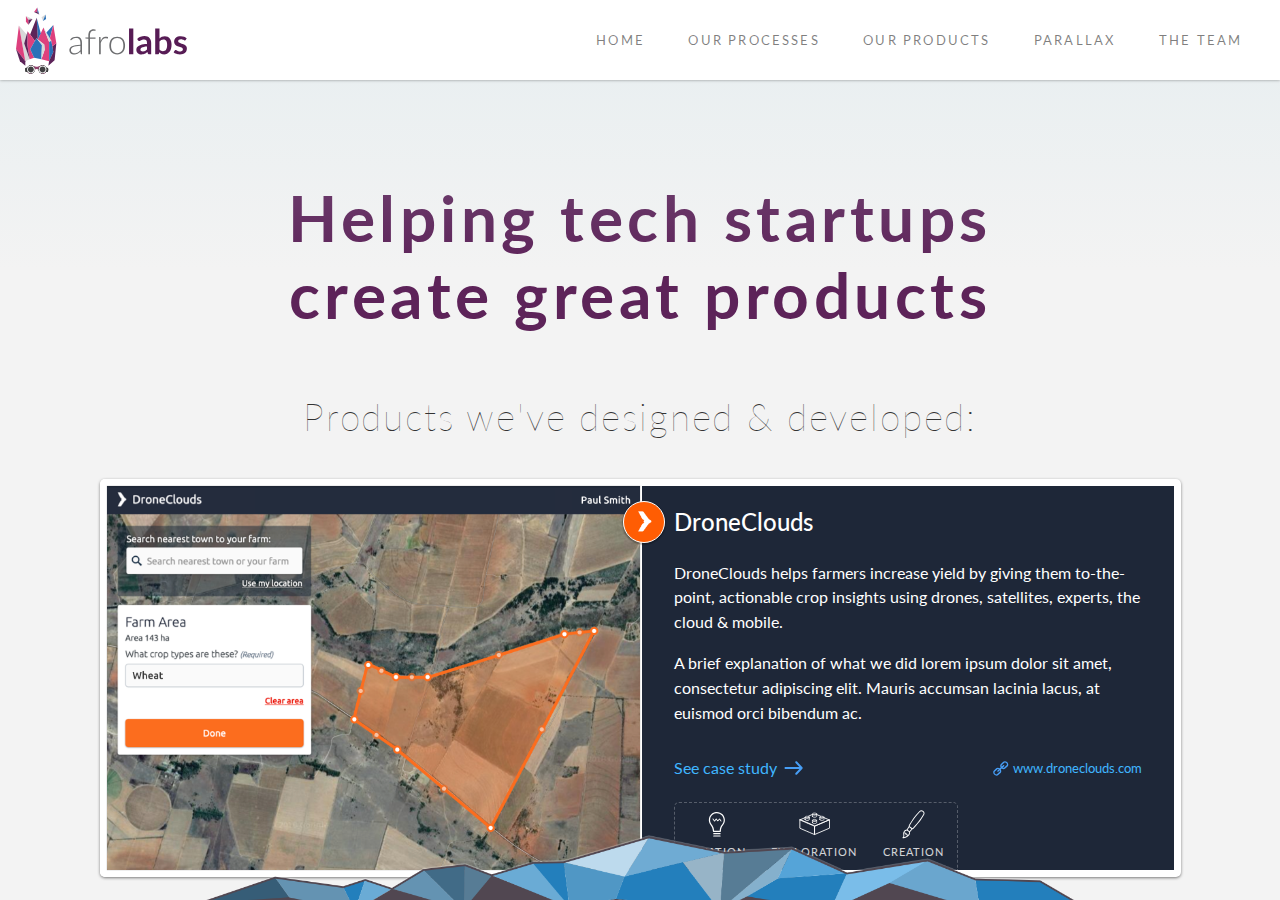
==== commit 3257ed08: "added team page and processes" ====
--- a/paralax.html
+++ b/paralax.html
@@ -19,13 +19,14 @@
                     <img src="images/logo.svg" alt="Afro Labs">
                 </a>
                 <button class="navbar-toggler" type="button" data-toggle="collapse" data-target="#navbarTogglerDemo02" aria-controls="navbarTogglerDemo02" aria-expanded="false" aria-label="Toggle navigation">
+                    <span class="navbar-toggler-label">MENU</span>
                     <span class="navbar-toggler-icon"></span>
                 </button>
                 
                 <div class="collapse navbar-collapse" id="navbarTogglerDemo02">
                     <ul class="navbar-nav ml-auto">
-                        <li class="nav-item active">
-                            <a class="nav-link" href="#">Home <span class="sr-only">(current)</span></a>
+                        <li class="nav-item">
+                            <a class="nav-link" href="index.html">Home</a>
                         </li>
                         <li class="nav-item">
                             <a class="nav-link" href="#">OUR PROCESSES</a>
@@ -34,27 +35,264 @@
                             <a class="nav-link" href="#">OUR PRODUCTS</a>
                         </li>                    
                         <li class="nav-item">
-                            <a class="nav-link" href="#">PARALAX</a>
-                        </li>                     
+                            <a class="nav-link" href="paralax.html">PARALLAX</a>
+                        </li>    
+                        <li class="nav-item">
+                            <a class="nav-link" href="team.html">THE TEAM </a>
+                        </li>                                       
                     </ul>
                 </div>
-            </nav>       
-        </header>  
+            </nav>   
+            <div class="parallax cloud-bg"></div>    
+        </header>         
 
         <main>
-            <section class="section parallax-clouds">
-                <div class="parallax bg">
-                    <h1>Add content here</h1>
-                </div>
-            </section>
-            <section class="section static">
-                <h1>Boring</h1>
-            </section>
-            <section class="section">
-                <div class="parallax bg2">
-                    <h1>SO FWUFFY AWWW</h1>
-                </div>
-            </section>
+            <div class="gradient-sky"></div>
+            <div class="page-wrapper home">
+                <section>
+                    <div class="container">
+                        <h1 class="text-center home-headline">Helping tech startups create great products</h1>
+                        <h2 class="text-center">Products we've designed &amp; developed:</h2>
+                    </div>
+                </section>
+        
+                <section class="products">
+                    <div class="container">
+                        <div class="row">
+                            <div class="col-12">
+                                <div class="card card-horizontal">
+                                    <div class="card-header">
+                                        <div class="fill">
+                                            <img src="images/products/droneclouds.png" alt="Drone Clouds">
+                                        </div>
+                                    </div>
+                                    <div class="card-body" style="background-color: #1E2738">
+                                        <div class="top-bit">
+                                            <h3 class="card-title" style="color: white">
+                                                <span style="background-color: #FF5D03" class="icon-circle d-flex align-items-center justify-content-center"><img src="images/products/droneclouds-icon.png" alt=""></span>
+                                                DroneClouds
+                                            </h3>
+                                            <div class="card-text" style="color: white">
+                                                <p>DroneClouds helps farmers increase yield by giving them to-the-point, actionable crop insights using drones, satellites, experts, the cloud &amp; mobile.</p>
+                                                <p>A brief explanation of what we did lorem ipsum dolor sit amet, consectetur adipiscing elit. Mauris accumsan lacinia lacus, at euismod orci bibendum ac.</p>  
+                                            </div> 
+                                        </div>
+
+                                        <div class="card-footer">
+                                            <div class="card-actions d-flex justify-content-between">
+                                                <a href="#" class="lighter-link case-study-link">See case study</a>
+                                                <a class="caption text-truncate lighter-link project-link" href="#">www.droneclouds.com</a>
+                                            </div>
+                                            <div class="card-project-processes d-flex d-lg-inline-flex align-items-center justify-content-center" style="background-color: #1E2738;">
+                                                <div class="card-processes-item">
+                                                    <img src="images/ideation.svg">
+                                                    <p class="caption">Ideation</p>
+                                                </div>                                            
+                                                <div class="card-processes-item">
+                                                    <img src="images/exploration.svg">
+                                                    <p class="caption">Exploration</p>
+                                                </div>                                            
+                                                <div class="card-processes-item">
+                                                    <img src="images/creation.svg">
+                                                    <p class="caption">Creation</p>
+                                                </div>                                            
+                                            </div>
+                                        </div>                                    
+                                    </div>                               
+                                </div> <!--  /card-horizontal -->
+                            </div>
+                        </div>
+                        <div class="row">
+                            <div class="col-lg-6">
+                                <div class="card h-100">
+                                    <div class="card-header">
+                                        <div class="fill">
+                                            <img src="images/products/thundafund.png" alt="Thundafund">
+                                        </div>
+                                    </div>
+                                    <div class="card-body">
+                                        <h3 class="card-title">
+                                            <span style="background-color: #054048;" class="icon-circle d-flex align-items-center justify-content-center"><img src="images/products/thundafund-icon.png" alt=""></span>
+                                            Thundafund
+                                        </h3>
+                                        <div class="card-text">
+                                            <p>Thundafund is South Africa’s leading online Crowdfunding Café and marketplace for creatives and innovators. It enables entrepreneurs to raise capital and build a supportive crowd of backers for their projects &amp; ideas.</p>
+                                            <p>A brief explanation of what we did lorem ipsum dolor sit amet, consectetur adipiscing elit. Mauris accumsan lacinia lacus, at euismod orci bibendum ac.</p>                                        
+                                        </div>
+                                    </div>
+                                    <div class="card-footer">
+                                        <div class="card-actions d-flex justify-content-between">
+                                            <a href="#">See case study<img class="right" src="images/arrow-next-blue.svg" alt=""></a>
+                                            <a class="caption text-truncate" href="#"><img class="left" src="images/link-blue.svg" alt="">www.thundafund.com</a>
+                                        </div>
+                                        <div class="card-project-processes d-flex align-items-center justify-content-center"  style="background-color: #054048;">
+                                            <div class="card-processes-item disabled">
+                                                <img src="images/ideation.svg">
+                                                <p class="caption">Ideation</p>
+                                            </div>                                            
+                                            <div class="card-processes-item">
+                                                <img src="images/exploration.svg">
+                                                <p class="caption">Exploration</p>
+                                            </div>                                            
+                                            <div class="card-processes-item">
+                                                <img src="images/creation.svg">
+                                                <p class="caption">Creation</p>
+                                            </div>                                            
+                                        </div>
+                                    </div>                               
+                                </div>
+                            </div>
+            
+                            <div class="col-lg-6">
+                                <div class="card h-100">
+                                    <div class="card-header">
+                                        <div class="fill">
+                                            <img src="images/products/kujakuja.png" alt="KujaKuja">
+                                        </div>
+                                    </div>
+                                    <div class="card-body">
+                                        <h3 class="card-title">
+                                            <span style="background-color: #FFCC00;" class="icon-circle d-flex align-items-center justify-content-center"><img src="images/products/kujakuja-icon.png" alt=""></span>
+                                            KujaKuja
+                                        </h3>
+                                        <div class="card-text">
+                                            <p>Kuja Kuja is a system to improve customer satisfaction amongst refugees around the world.</p>
+                                            <p>Lorem ipsum dolor sit amet, consectetur adipiscing elit. </p>
+                                        </div>
+                                    </div>
+                                    <div class="card-footer">
+                                        <div class="card-actions d-flex justify-content-between">
+                                            <a href="#">See case study<img class="right" src="images/arrow-next-blue.svg"></a>
+                                            <a class="caption text-truncate" href="#"><img class="left" src="images/link-blue.svg">www.kujakuja.com</a>
+                                        </div>
+                                        <div class="card-project-processes d-flex align-items-center justify-content-center">
+                                            <div class="card-processes-item disabled">
+                                                <img src="images/ideation.svg">
+                                                <p class="caption">Ideation</p>
+                                            </div>                                            
+                                            <div class="card-processes-item disabled">
+                                                <img src="images/exploration.svg">
+                                                <p class="caption">Exploration</p>
+                                            </div>                                            
+                                            <div class="card-processes-item">
+                                                <img src="images/creation.svg">
+                                                <p class="caption">Creation</p>
+                                            </div>                                            
+                                        </div>
+                                    </div>
+                                </div>
+                            </div>  
+                        </div>
+
+                        <div class="row">
+                            <div class="col-12">
+                                <div class="card card-horizontal card-horizontal-reverse">
+                                    <div class="card-header">
+                                        <div class="fill">
+                                            <img src="images/products/cowabunga.png" alt="Cowabunga">
+                                        </div>
+                                    </div>
+                                    <div class="card-body" style="background-color: #343354">
+                                        <div class="top-bit">
+                                            <h3 class="card-title" style="color: white">
+                                                <span style="background-color: #352F91" class="icon-circle d-flex align-items-center justify-content-center"><img src="images/products/cowabunga-icon.png" alt=""></span>
+                                                Cowabunga
+                                            </h3>
+                                            <div class="card-text" style="color: white">
+                                                <p>Lorem ipsum dolor sit amet, consectetur adipiscing elit. Nunc pulvinar eleifend tellus ut ornare. Cras interdum, sem et sodales porttitor, mauris nibh dapibus arcu, et gravida quam odio sit amet urna. Nullam fringilla finibus malesuada.</p>
+                                                <p>Aliquam semper blandit ante ac hendrerit. Nam vitae lectus nec ligula faucibus luctus eu sit amet velit.</p>  
+                                            </div> 
+                                        </div>
+
+                                        <div class="card-footer">
+                                            <div class="card-actions d-flex justify-content-between">
+                                                <a href="#" class="lighter-link case-study-link">See case study</a>
+                                            </div>
+                                            <div class="card-project-processes d-flex d-lg-inline-flex align-items-center justify-content-center" style="background-color: #343354">
+                                                <div class="card-processes-item">
+                                                    <img src="images/ideation.svg">
+                                                    <p class="caption">Ideation</p>
+                                                </div>                                            
+                                                <div class="card-processes-item">
+                                                    <img src="images/exploration.svg">
+                                                    <p class="caption">Exploration</p>
+                                                </div>                                            
+                                                <div class="card-processes-item">
+                                                    <img src="images/creation.svg">
+                                                    <p class="caption">Creation</p>
+                                                </div>                                            
+                                            </div>
+                                        </div>                                    
+                                    </div>                               
+                                </div> <!--  /card-horizontal -->
+                            </div>
+                        </div>
+
+                        <div class="d-flex justify-content-center">
+                            <a class="btn more-btn" href="">See more<img src="images/arrow-next-white.svg" alt=""></a>
+                        </div>
+                    </div>
+                </section>  
+                
+                <section class="how text-center">
+                    <div class="container">
+                        <h2 class="text-white">How we create these great products</h2>
+                        <h4 class="text-white">Each journey consists of one or more of our core phases</h4>
+                        
+                        <div class="card-group">
+                            <div class="card">
+                                <div class="icon-circle icon-circle-large d-flex align-items-center justify-content-center align-self-center">
+                                    <img class="card-icon-top" src="images/ideation-detailed.svg" alt="">
+                                </div>
+                                <div class="card-body">
+                                    <h5 class="card-title">Ideation</h5>
+                                    <div class="card-text">
+                                        <p>During Ideation, we help you identify and understand the problem you’re trying to solve and research what solutions might work best.</p>
+                                    </div>                                
+                                </div>
+                                <div class="card-footer">
+                                    <div class="card-actions">
+                                        <a href="#" class="case-study-link">More about Creation</a>
+                                    </div>
+                                </div>                            
+                            </div>
+                            <div class="card">
+                                <div class="icon-circle icon-circle-large d-flex align-items-center justify-content-center align-self-center">
+                                    <img class="card-icon-top" src="images/exploration-detailed.svg" alt="">
+                                </div>                                
+                                <div class="card-body">
+                                    <h5 class="card-title">Exploration</h5>
+                                    <div class="card-text">
+                                        <p>With Exploration we conduct various experiments to test, validate &amp; gain insights from your customers.</p>
+                                    </div>                   
+                                </div>
+                                <div class="card-footer">
+                                    <div class="card-actions">
+                                        <a href="#" class="case-study-link">More about Exploration</a>
+                                    </div>
+                                </div>                                
+                            </div>
+                            <div class="card">
+                                <div class="icon-circle icon-circle-large d-flex align-items-center justify-content-center align-self-center">
+                                    <img class="card-icon-top" src="images/creation-detailed.svg" alt="">
+                                </div>                            
+                                <div class="card-body">
+                                    <h5 class="card-title">Creation</h5>
+                                    <div class="card-text">
+                                        <p>In Creation, we build out a platform for a first public release.</p>
+                                        <p>This needs more copy lorem ipsum dolor sit amet, consectetur adipiscing elit. Nunc pulvinar eleifend tellus ut ornare.</p>
+                                    </div>
+                                </div>
+                                <div class="card-footer">
+                                    <div class="card-actions">
+                                        <a href="#" class="lighter-link case-study-link">More about Creation</a>
+                                    </div>
+                                </div>   
+                            </div>
+                        </div>
+                    </div>
+                </section>
+            </div> <!-- /home -->             
         </main>
 
         <footer>
--- a/css/core.css
+++ b/css/core.css
@@ -6744,7 +6744,7 @@
   font-family: Lato;
   font-weight: 400;
   font-size: 16px;
-  line-height: 1.4em;
+  line-height: 1.55em;
   color: #1C1C1C;
   background-color: #F3F3F3; }
 
@@ -6761,6 +6761,8 @@
     max-width: 760px;
     margin-left: auto;
     margin-right: auto; }
+  h1.headline {
+    margin: 0 0 .8em 0; }
 
 h2 {
   color: #333333;
@@ -6841,6 +6843,11 @@
   box-shadow: 0 0 3px 0 rgba(0, 0, 0, 0.42);
   padding: .1rem 1rem;
   z-index: 500; }
+  .navbar .navbar-toggler .navbar-toggler-label {
+    font-size: 12px; }
+  .navbar .navbar-collapse {
+    padding-top: 10px;
+    padding-bottom: 10px; }
   .navbar .navbar-nav .nav-link {
     -webkit-border-radius: 4px;
     -moz-border-radius: 4px;
@@ -6856,20 +6863,18 @@
   .navbar.navbar-light {
     background-color: white; }
 
+.low-poly {
+  position: absolute;
+  bottom: -12px;
+  left: 0;
+  right: 0; }
+  .low-poly img {
+    width: 884px; }
+
 footer {
   border-top: 1px solid rgba(255, 255, 255, 0.15);
   background-color: #514751;
-  padding: 0 0 2em 0; }
-  footer .low-poly {
-    transform: translate(0, -67px);
-    -webkit-transform: translate(0, -67px);
-    -moz-transform: translate(0, -67px);
-    -o-transform: translate(0, -67px);
-    -ms-transform: translate(0, -67px);
-    overflow: hidden;
-    margin-bottom: -20px; }
-    footer .low-poly img {
-      width: 884px; }
+  padding: 3em 0 2em 0; }
   footer .container-fluid {
     max-width: 80%; }
   footer h2 {
@@ -6908,7 +6913,11 @@
       margin-top: -45px;
       margin-right: 10px; }
   .gradient-sky ~ .page-wrapper {
-    padding-top: 100px; }
+    padding-top: 100px;
+    position: relative; }
+
+.page-wrapper {
+  padding-top: 3em; }
 
 .vh-100 {
   height: 100vh;
@@ -6945,6 +6954,50 @@
   .icon-circle.icon-circle-large {
     width: 82px;
     height: 82px; }
+
+.hexagon {
+  /* http://csshexagon.com/ */
+  -webkit-box-shadow: 0 0 2px 0 rgba(0, 0, 0, 0.6);
+  -moz-box-shadow: 0 0 2px 0 rgba(0, 0, 0, 0.6);
+  box-shadow: 0 0 2px 0 rgba(0, 0, 0, 0.6);
+  position: relative;
+  width: 90px;
+  height: 51.96px;
+  background-color: #F3F3F3;
+  margin: 25.98px 0;
+  border-left: solid 2px white;
+  border-right: solid 2px white; }
+  .hexagon:before, .hexagon:after {
+    content: "";
+    position: absolute;
+    z-index: 1;
+    width: 63.64px;
+    height: 63.64px;
+    -webkit-transform: scaleY(0.5774) rotate(-45deg);
+    -ms-transform: scaleY(0.5774) rotate(-45deg);
+    transform: scaleY(0.5774) rotate(-45deg);
+    background-color: inherit;
+    left: 11.1802px;
+    -webkit-box-shadow: 0 0 2px 0 rgba(0, 0, 0, 0.6);
+    -moz-box-shadow: 0 0 2px 0 rgba(0, 0, 0, 0.6);
+    box-shadow: 0 0 2px 0 rgba(0, 0, 0, 0.6); }
+  .hexagon:before {
+    top: -31.8198px;
+    border-top: solid 2.8284px white;
+    border-right: solid 2.8284px white; }
+  .hexagon:after {
+    bottom: -31.8198px;
+    border-bottom: solid 2.8284px #ffffff;
+    border-left: solid 2.8284px #ffffff; }
+  .hexagon span {
+    display: block;
+    position: absolute;
+    top: 1.1547005383792515px;
+    left: 0;
+    width: 86px;
+    height: 49.6521px;
+    z-index: 2;
+    background: inherit; }
 
 .card {
   -webkit-box-shadow: 0 1px 3px 0 rgba(0, 0, 0, 0.5);
@@ -7152,7 +7205,171 @@
       .home section.how .card-group .card:last-child {
         border-left: 5px solid white; } }
 
-/* paralax: */
+.team {
+  background-image: linear-gradient(-180deg, #E9EFF6 15%, #071D3C 82%); }
+  .team .sections-wrapper {
+    position: relative;
+    z-index: 300;
+    margin-bottom: -400px; }
+  .team .card {
+    max-width: 380px;
+    margin-top: 30px;
+    margin-left: auto;
+    margin-right: auto; }
+    .team .card .card-header-border {
+      border-top: 10px solid #5D2359; }
+    .team .card.h-100 {
+      height: calc(100% - 60px) !important;
+      margin-bottom: 60px; }
+      .team .card.h-100 .card-body {
+        padding-bottom: 0; }
+  .team .face {
+    position: relative;
+    margin-top: -50px;
+    margin-bottom: -20px;
+    width: 100px;
+    height: 110px; }
+  .team .prlx-down, .team .prlx-up, .team .prlx-down-right, .team .prlx-up-spin {
+    position: relative; }
+  .team .landscape-scene {
+    height: 500px;
+    width: 100%;
+    position: relative;
+    overflow: hidden; }
+    .team .landscape-scene .mountains {
+      background: bottom center url("/images/night-landscape.png") no-repeat;
+      background-attachment: fixed;
+      /*background-size: 100%;*/
+      background-size: contain;
+      height: 500px;
+      width: 100%;
+      overflow: hidden;
+      position: absolute;
+      z-index: 3; }
+    .team .landscape-scene .stars {
+      position: relative;
+      z-index: 1; }
+    .team .landscape-scene .moon {
+      position: absolute;
+      bottom: 10px;
+      left: 20%;
+      z-index: 2; }
+
+.processes {
+  background-color: white; }
+  .processes .info-area {
+    width: 50%;
+    max-width: 400px; }
+  .processes .image-container img {
+    width: 100%;
+    height: auto; }
+
+/* Floating clouds: */
+#clouds {
+  position: absolute;
+  top: 70px;
+  left: 0;
+  right: 0;
+  height: 400px;
+  display: block;
+  z-index: 2;
+  opacity: .6;
+  /*Time to animate*/
+  /*variable speed, opacity, and position of clouds for realistic effect*/ }
+  #clouds .cloud {
+    width: 200px;
+    height: 60px;
+    background: #fff;
+    border-radius: 200px;
+    -moz-border-radius: 200px;
+    -webkit-border-radius: 200px;
+    position: relative; }
+  #clouds .cloud:before, #clouds .cloud:after {
+    content: '';
+    position: absolute;
+    background: #fff;
+    width: 100px;
+    height: 80px;
+    position: absolute;
+    top: -15px;
+    left: 10px;
+    border-radius: 100px;
+    -moz-border-radius: 100px;
+    -webkit-border-radius: 100px;
+    -webkit-transform: rotate(30deg);
+    transform: rotate(30deg);
+    -moz-transform: rotate(30deg); }
+  #clouds .cloud:after {
+    width: 120px;
+    height: 120px;
+    top: -55px;
+    left: auto;
+    right: 15px; }
+  #clouds .x1 {
+    -webkit-animation: moveclouds 150s linear infinite;
+    -moz-animation: moveclouds 150s linear infinite;
+    -o-animation: moveclouds 150s linear infinite; }
+  #clouds .x2 {
+    left: 200px;
+    -webkit-transform: scale(0.6);
+    -moz-transform: scale(0.6);
+    transform: scale(0.6);
+    opacity: 0.6;
+    /*opacity proportional to the size*/
+    /*Speed will also be proportional to the size and opacity*/
+    /*More the speed. Less the time in 's' = seconds*/
+    -webkit-animation: moveclouds 220s linear infinite;
+    -moz-animation: moveclouds 220s linear infinite;
+    -o-animation: moveclouds 220s linear infinite; }
+  #clouds .x3 {
+    left: -250px;
+    top: -200px;
+    -webkit-transform: scale(0.8);
+    -moz-transform: scale(0.8);
+    transform: scale(0.8);
+    opacity: 0.8;
+    /*opacity proportional to the size*/
+    -webkit-animation: moveclouds 250s linear infinite;
+    -moz-animation: moveclouds 250s linear infinite;
+    -o-animation: moveclouds 250s linear infinite; }
+  #clouds .x4 {
+    left: 470px;
+    top: -250px;
+    -webkit-transform: scale(0.75);
+    -moz-transform: scale(0.75);
+    transform: scale(0.75);
+    opacity: 0.75;
+    /*opacity proportional to the size*/
+    -webkit-animation: moveclouds 300s linear infinite;
+    -moz-animation: moveclouds 300s linear infinite;
+    -o-animation: moveclouds 300s linear infinite; }
+  #clouds .x5 {
+    left: -150px;
+    top: -150px;
+    -webkit-transform: scale(0.8);
+    -moz-transform: scale(0.8);
+    transform: scale(0.8);
+    opacity: 0.8;
+    /*opacity proportional to the size*/
+    -webkit-animation: moveclouds 350s linear infinite;
+    -moz-animation: moveclouds 350s linear infinite;
+    -o-animation: moveclouds 350s linear infinite; }
+@-webkit-keyframes moveclouds {
+  0% {
+    margin-left: 1000px; }
+  100% {
+    margin-left: -1000px; } }
+@-moz-keyframes moveclouds {
+  0% {
+    margin-left: 1000px; }
+  100% {
+    margin-left: -1000px; } }
+@-o-keyframes moveclouds {
+  0% {
+    margin-left: 1000px; }
+  100% {
+    margin-left: -1000px; } }
+/* Paralax clouds: */
 body, html {
   margin: 0;
   padding: 0; }
@@ -7168,42 +7385,30 @@
   /* Set the perspective to 2px. This is essentailly the simulated distance from the viewport to transformed objects.*/
   perspective: 2px; }
 
-.section {
-  /* Needed for children to be absolutely positioned relative to the parent. */
+.parallax {
   position: relative;
-  /* The height of the container. Must be set, but it doesn't really matter what the value is. */
-  height: 100vh;
-  /* For text formatting. */
-  display: flex;
-  align-items: center;
-  justify-content: center;
-  color: white;
-  text-shadow: 0 0 5px #000; }
+  z-index: 3; }
 
 .parallax::after,
 .parallax::before {
   content: "";
-  position: absolute;
+  position: fixed;
   top: 0;
   background-repeat: no-repeat;
   transform: translateZ(-2px) scale(4);
   background-size: 100%;
-  z-index: -1; }
-
-/* The styling for the static div. */
-.static {
-  background: red; }
-
-.parallax-clouds .bg::before {
+  z-index: 0; }
+
+.cloud-bg::before {
   background-image: url("../images/cloud-left.svg");
   left: 0;
-  top: -520px;
+  top: -300px;
   width: 90px;
   height: 45px; }
-.parallax-clouds .bg::after {
+.cloud-bg::after {
   background-image: url("../images/clouds-right.svg");
   right: 0;
-  top: -480px;
+  top: -300px;
   width: 227px;
   height: 60px; }
 
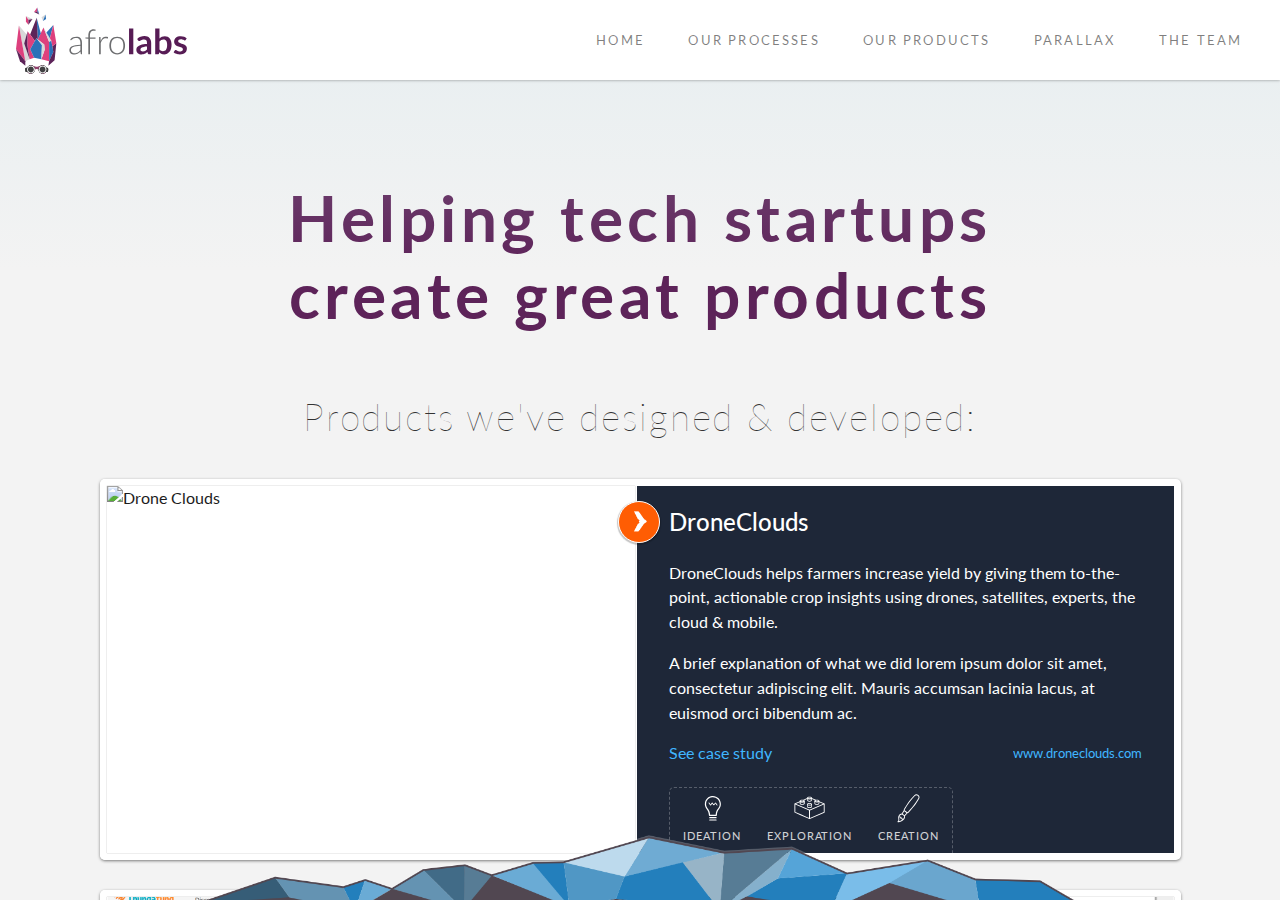
==== commit 50de3669: "Renamed svgs; added svg script; added processes page; did more work on team page" ====
--- a/paralax.html
+++ b/paralax.html
@@ -29,7 +29,7 @@
                             <a class="nav-link" href="index.html">Home</a>
                         </li>
                         <li class="nav-item">
-                            <a class="nav-link" href="#">OUR PROCESSES</a>
+                            <a class="nav-link" href="processes.html">OUR PROCESSES</a>
                         </li>
                         <li class="nav-item">
                             <a class="nav-link" href="#">OUR PRODUCTS</a>
@@ -229,7 +229,7 @@
                         </div>
 
                         <div class="d-flex justify-content-center">
-                            <a class="btn more-btn" href="">See more<img src="images/arrow-next-white.svg" alt=""></a>
+                            <a class="btn more-btn" href="">See more<img src="images/arrow-next.svg" alt=""></a>
                         </div>
                     </div>
                 </section>  
@@ -338,12 +338,12 @@
                                 </div>
                             </div>
                             <div class="d-flex flex-row-reverse">
-                                <button class="btn right">Send message<img src="images/send-envelope-white.svg" alt=""></button>
+                                <button class="btn right">Send message<img src="images/send-envelope.svg" alt=""></button>
                             </div>
                         </form>
                         <div class="contact-deets d-none d-lg-block">
-                            <h4 class="d-inline-flex text-white"><img src="images/telephone-white.svg">021 55 22 159</h4>
-                            <h4 class="d-inline-flex text-white"><img src="images/envelope-white.svg">info@afrolabs.co.za</h4>
+                            <h4 class="d-inline-flex text-white"><img src="images/telephone.svg">021 55 22 159</h4>
+                            <h4 class="d-inline-flex text-white"><img src="images/envelope.svg">info@afrolabs.co.za</h4>
                         </div>  
                     </div>
                     <div class="col-xs-12 col-lg-4 offset-lg-1">
@@ -356,8 +356,8 @@
                 </div>
                 <div class="row">
                     <div class="contact-deets d-lg-none text-center w-100">
-                        <h4 class="d-inline-flex text-white"><img src="images/telephone-white.svg">021 55 22 159</h4>
-                        <h4 class="d-inline-flex text-white"><img src="images/envelope-white.svg">info@afrolabs.co.za</h4>
+                        <h4 class="d-inline-flex text-white"><img src="images/telephone.svg">021 55 22 159</h4>
+                        <h4 class="d-inline-flex text-white"><img src="images/envelope.svg">info@afrolabs.co.za</h4>
                     </div>                  
                 </div>
             </div>
--- a/css/core.css
+++ b/css/core.css
@@ -6748,6 +6748,12 @@
   color: #1C1C1C;
   background-color: #F3F3F3; }
 
+.svg {
+  vertical-align: middle;
+  margin-top: -2px; }
+  .svg path {
+    fill: currentColor; }
+
 h1 {
   color: #333333;
   font-size: 3.7em;
@@ -6785,22 +6791,12 @@
 a {
   color: #2B71B8;
   font-weight: 700; }
-  a.case-study-link {
-    padding-right: 30px;
-    background: right center url("/images/arrow-next-blue.svg") no-repeat; }
-  a.project-link {
-    padding-left: 25px;
-    background: left center url("/images/link-blue.svg") no-repeat; }
   a:hover {
     text-decoration: underline;
     color: #1259A1; }
   a.lighter-link, a.lighter-link:hover {
     font-weight: 400;
     color: #40B6FF; }
-    a.lighter-link.case-study-link, a.lighter-link:hover.case-study-link {
-      background-image: url("/images/arrow-next-lightblue.svg"); }
-    a.lighter-link.project-link, a.lighter-link:hover.project-link {
-      background-image: url("/images/link-lightblue.svg"); }
 
 .font-lightweight {
   font-weight: lighter; }
@@ -6882,8 +6878,8 @@
   footer .contact-deets h4 {
     font-weight: 300;
     margin-right: 1.2em; }
-    footer .contact-deets h4 img {
-      margin-top: 3px; }
+    footer .contact-deets h4 .svg {
+      margin-top: 4px; }
   footer form {
     margin-bottom: 3em; }
   footer .social-embed > * {
@@ -7050,8 +7046,9 @@
       background-color: #242424; }
       .card .card-footer .card-project-processes .card-processes-item {
         padding: .3em .8em;
-        text-align: center; }
-        .card .card-footer .card-project-processes .card-processes-item img {
+        text-align: center;
+        color: white; }
+        .card .card-footer .card-project-processes .card-processes-item .svg {
           margin-top: 2px; }
         .card .card-footer .card-project-processes .card-processes-item .caption {
           opacity: 0.8;
@@ -7257,12 +7254,44 @@
 
 .processes {
   background-color: white; }
-  .processes .info-area {
-    width: 50%;
-    max-width: 400px; }
+  .processes .info-area h2 {
+    color: #5D2359;
+    font-size: 2.8em;
+    font-weight: 500;
+    letter-spacing: .12em;
+    margin: 1rem 0; }
   .processes .image-container img {
     width: 100%;
     height: auto; }
+  .processes .image-container.ideation img {
+    width: 105%;
+    max-width: 819px;
+    margin-left: -70px; }
+  .processes .process-circle {
+    -webkit-border-radius: 50%;
+    -moz-border-radius: 50%;
+    border-radius: 50%;
+    border: 1px dashed #767676;
+    width: 98px;
+    height: 98px;
+    margin-left: -13px;
+    position: relative; }
+    .processes .process-circle:after {
+      content: "";
+      -webkit-border-radius: 50%;
+      -moz-border-radius: 50%;
+      border-radius: 50%;
+      position: absolute;
+      left: -218px;
+      top: 10px;
+      border: 1px dashed transparent;
+      border-top-color: #767676;
+      display: block;
+      width: 250px;
+      height: 150px;
+      transform: rotate(-5deg); }
+  .processes section.ideation {
+    border-bottom: 2px solid #898989; }
 
 /* Floating clouds: */
 #clouds {
